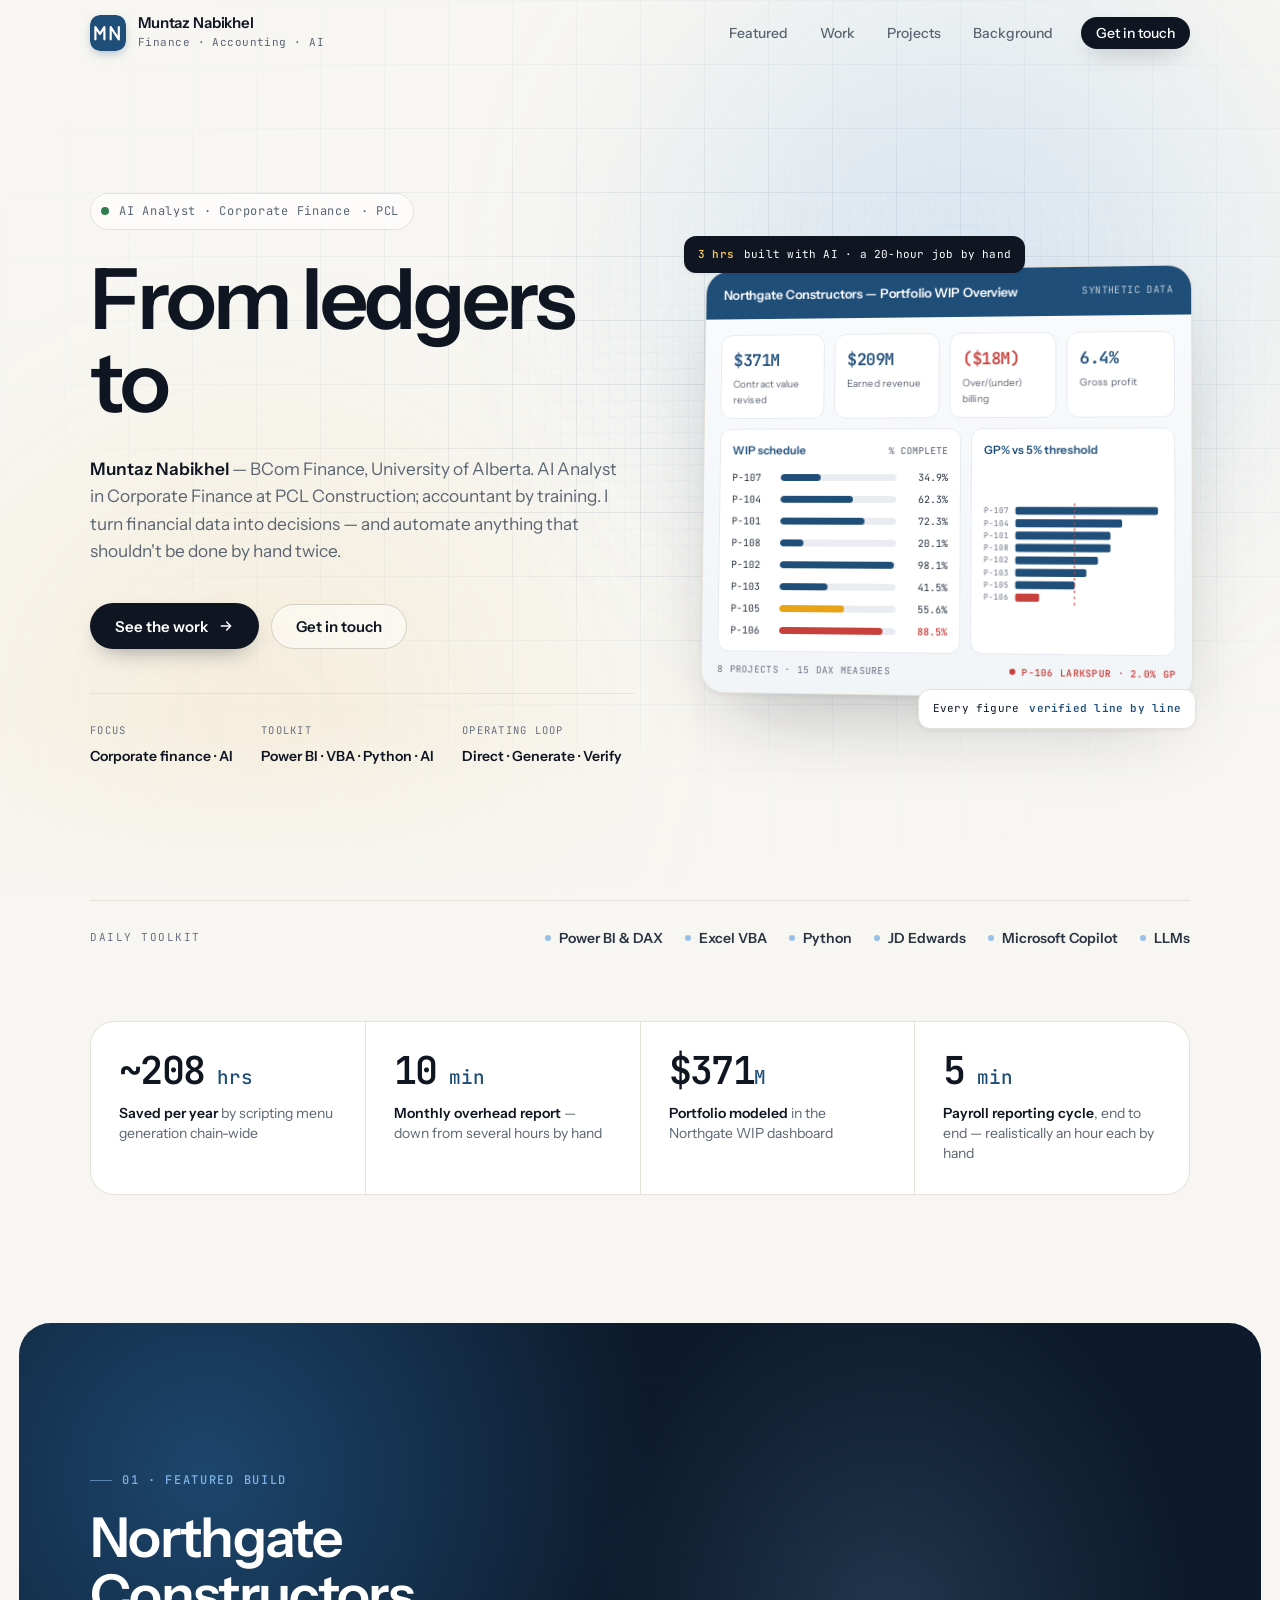
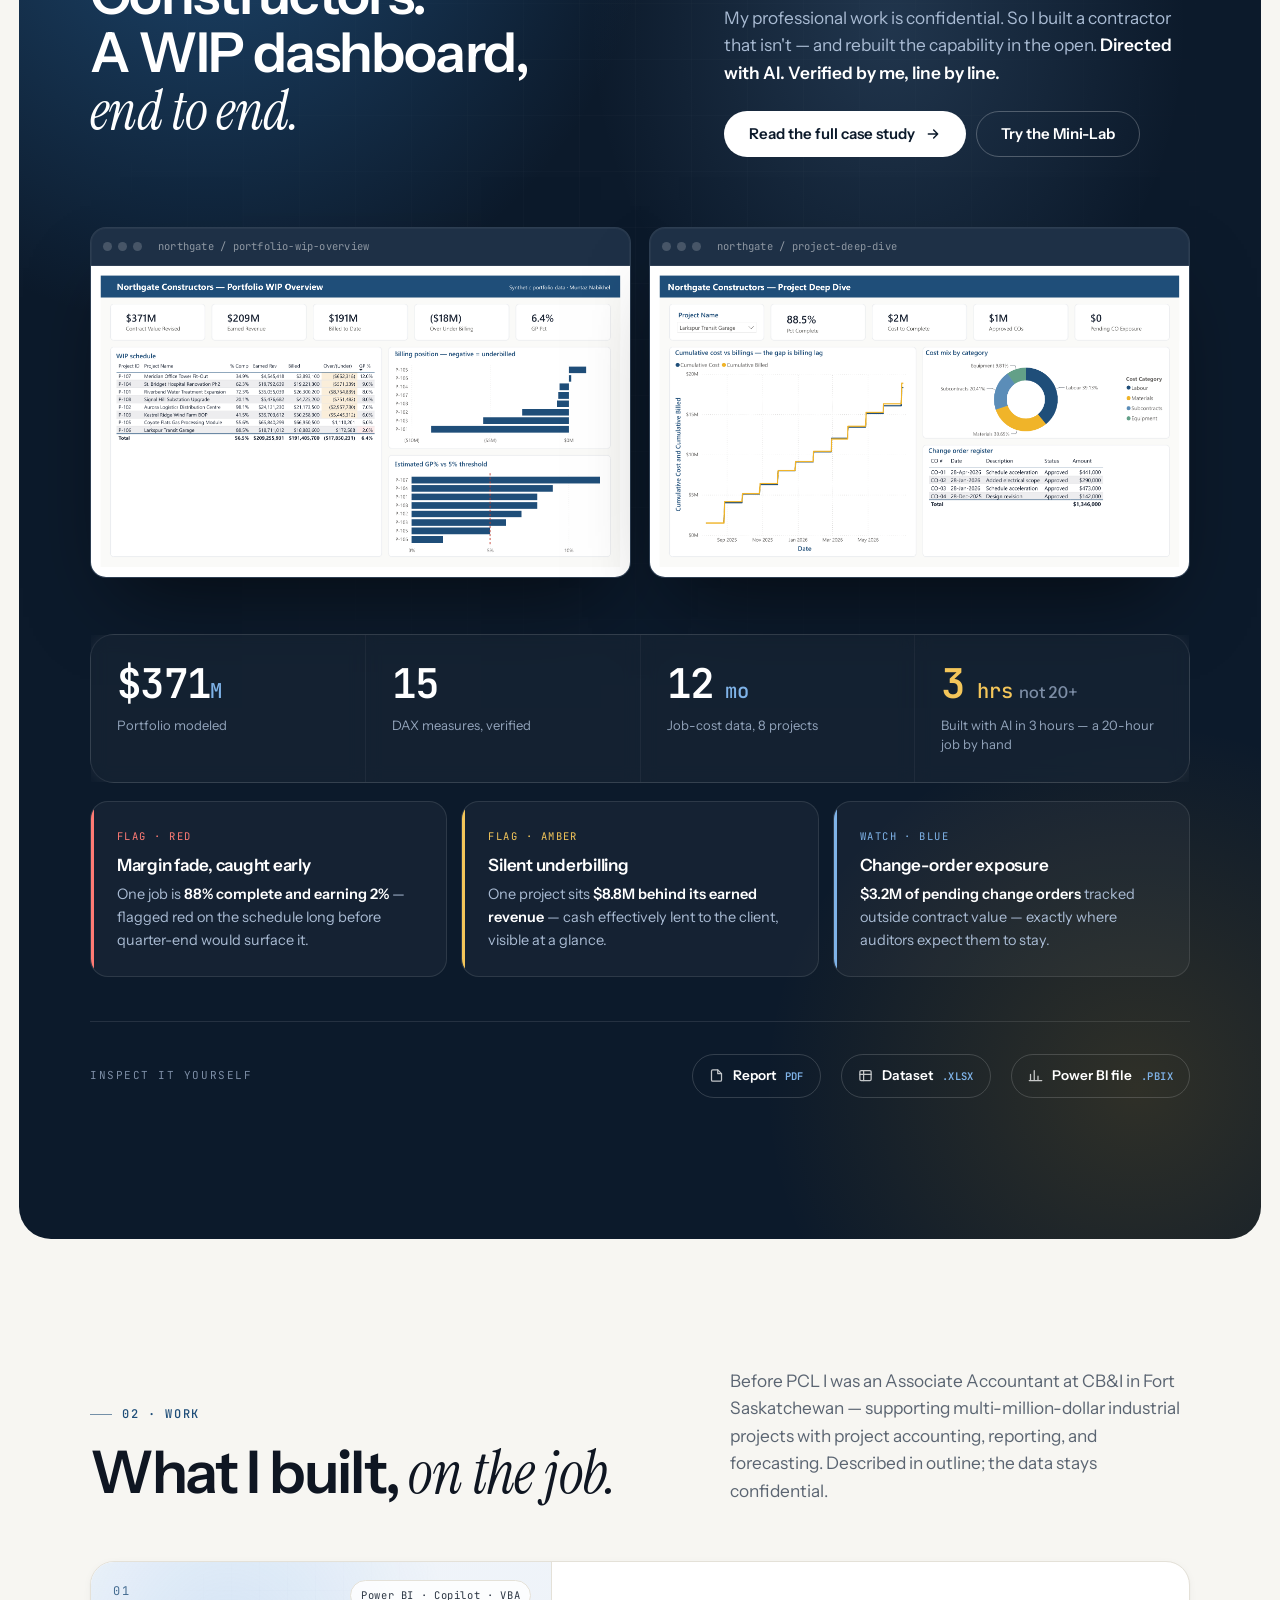
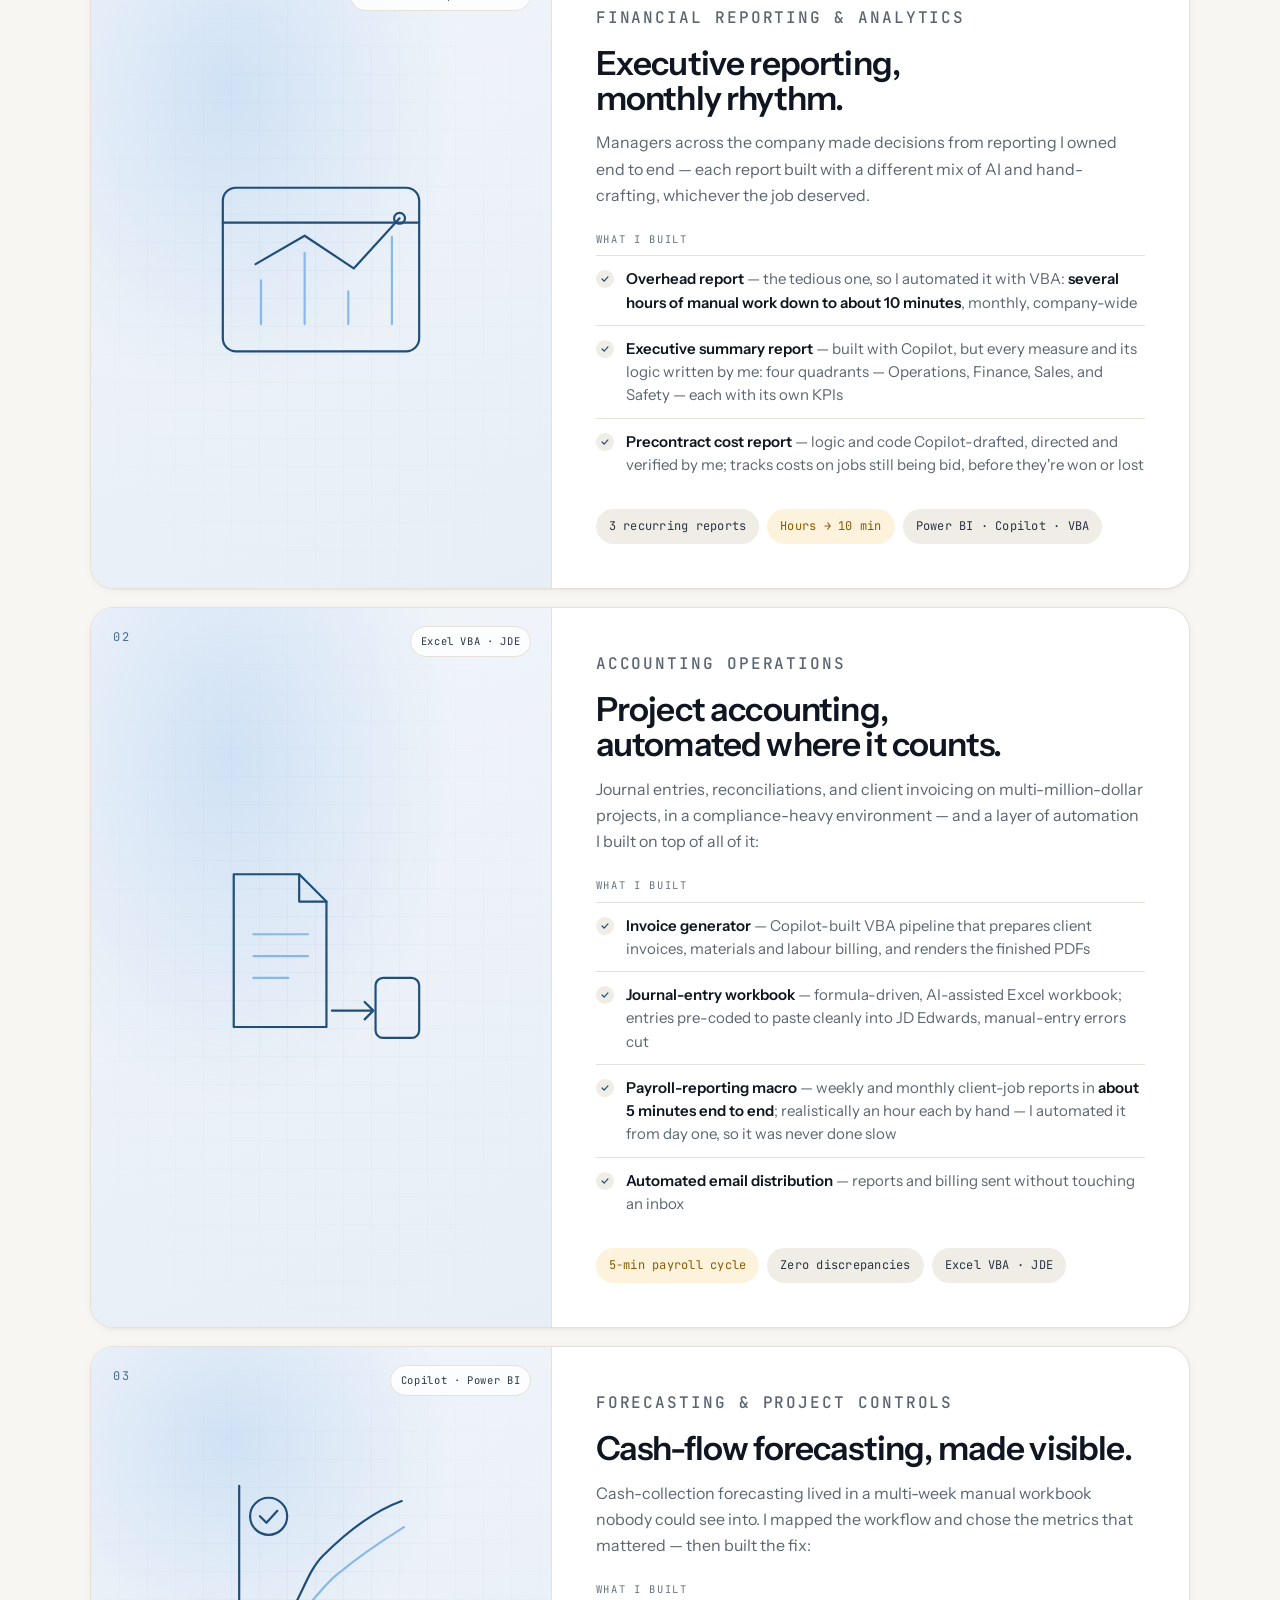
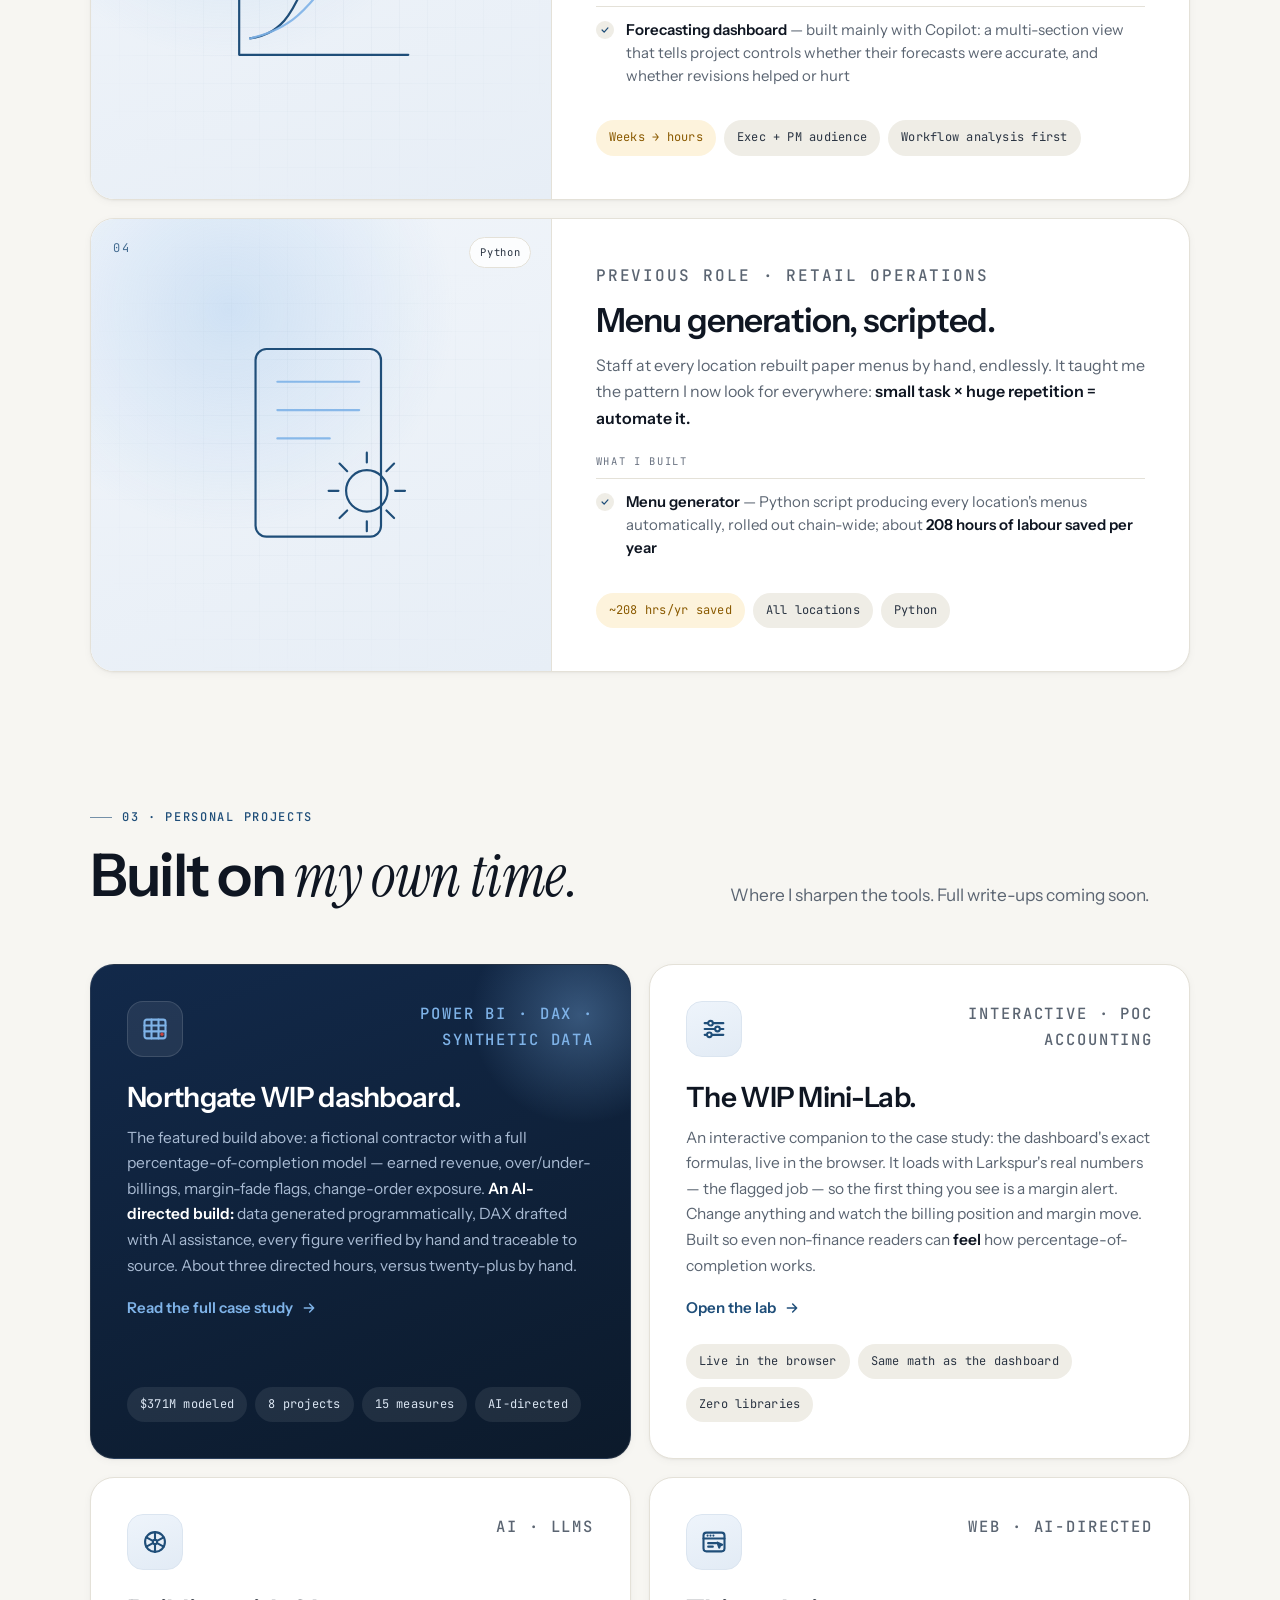
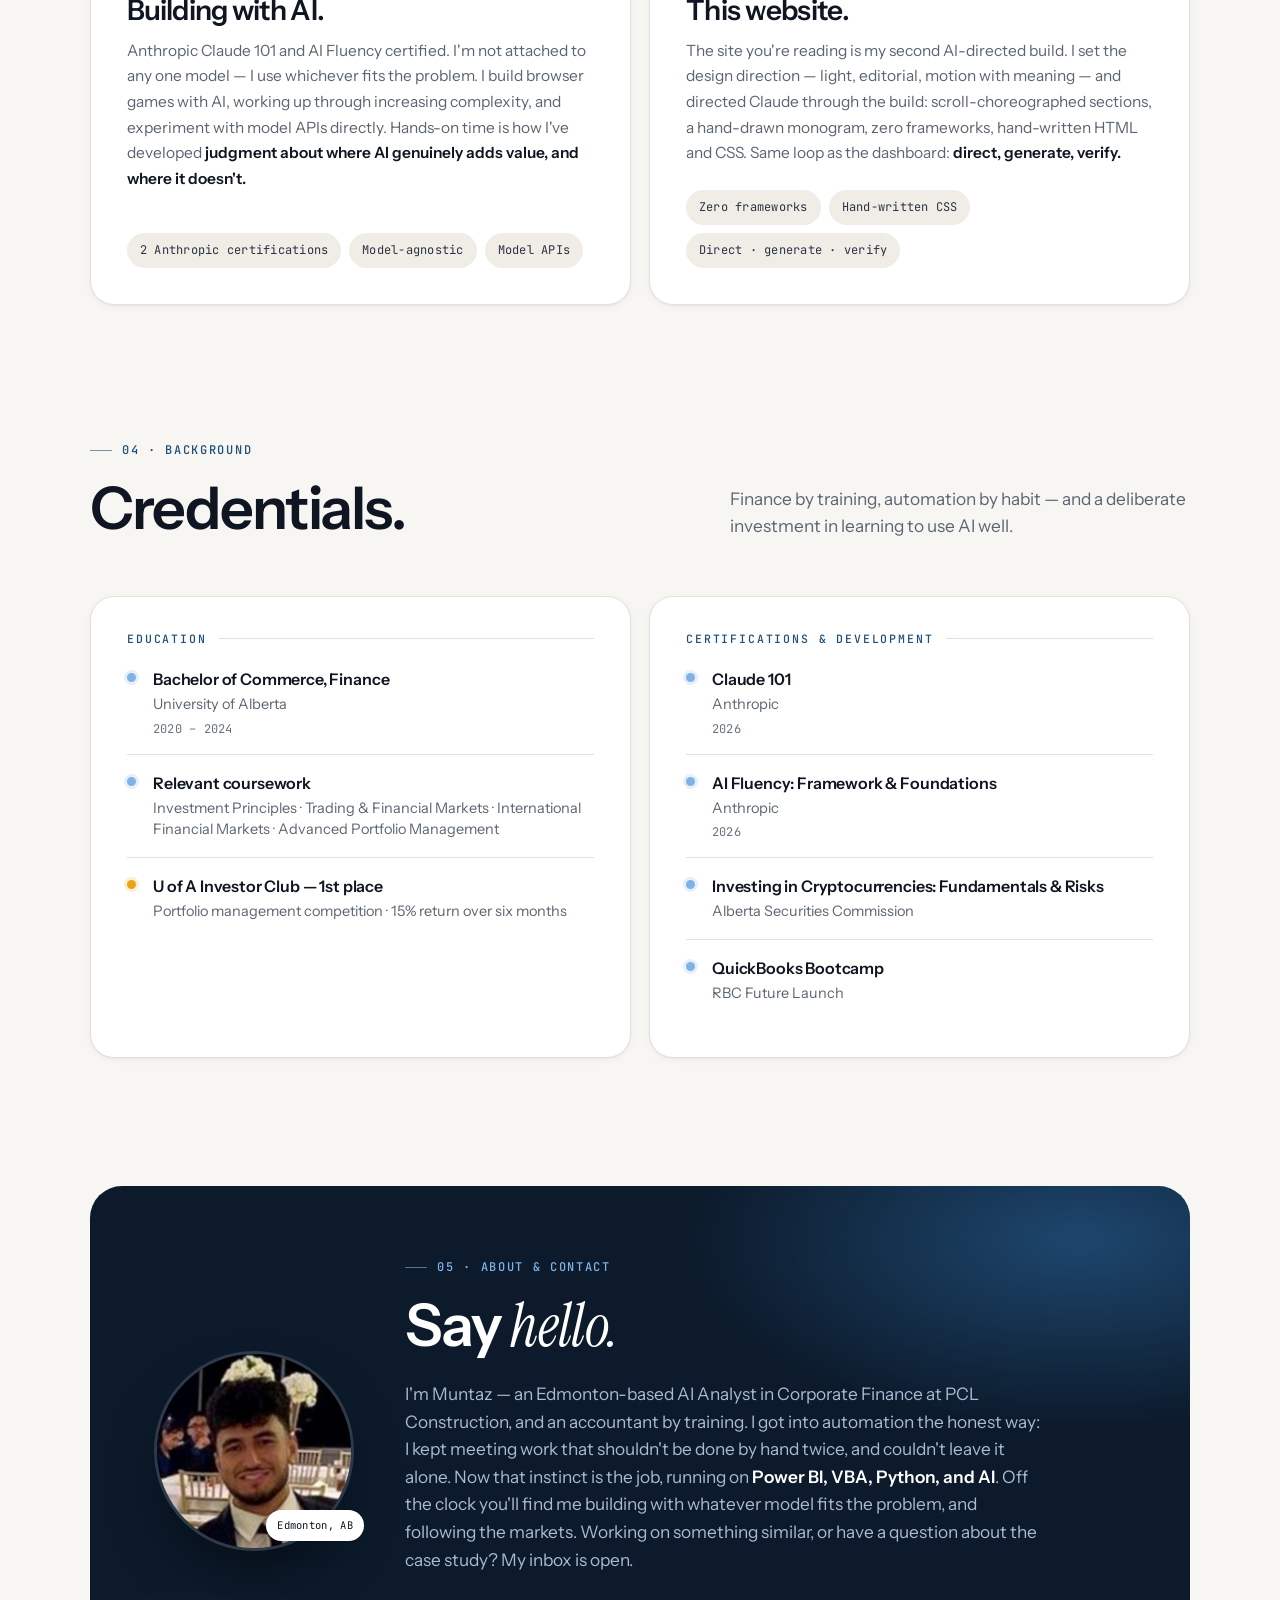
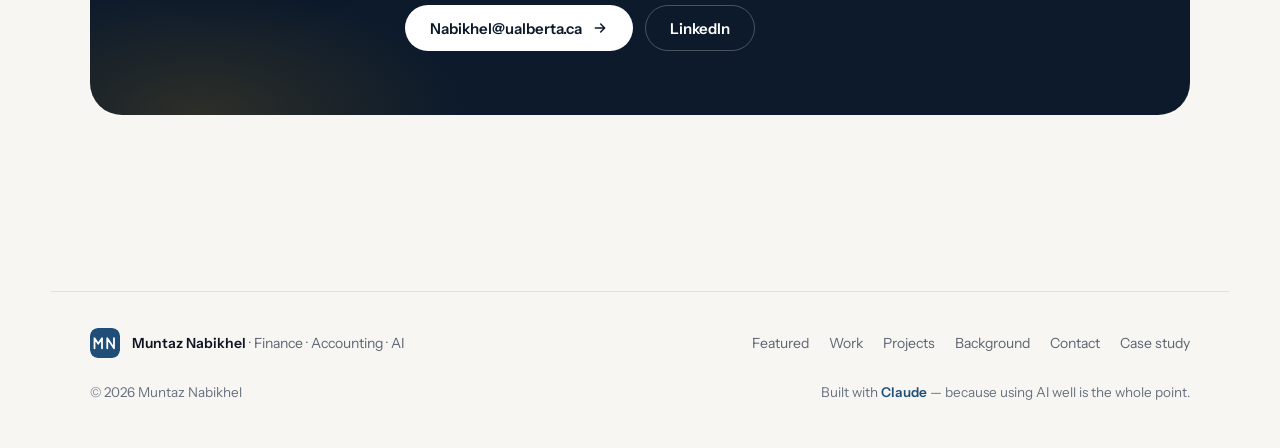
==== index.html @ 83ab3d5f "Describe CB&I role as project accounting, not full-cycle accounting Co-authored-by: MNabikhel <MNabi" ====
<!DOCTYPE html>
<html lang="en">
<head>
<meta charset="utf-8">
<meta name="viewport" content="width=device-width, initial-scale=1">
<title>Muntaz Nabikhel — Finance · Accounting · AI</title>
<meta name="description" content="Muntaz Nabikhel — AI Analyst in Corporate Finance at PCL Construction, accountant by training. I turn financial data into decisions, and automate what shouldn't be done by hand twice.">
<meta name="theme-color" content="#f7f6f2">
<link rel="icon" type="image/svg+xml" href="data:image/svg+xml,%3Csvg xmlns='http://www.w3.org/2000/svg' viewBox='0 0 40 40'%3E%3Crect width='40' height='40' rx='10' fill='%231F4E79'/%3E%3Cpath d='M6 27V13.5l5 7.5 5-7.5V27M23 27V13.5l9 13.5V13.5' stroke='white' stroke-width='2.4' fill='none' stroke-linecap='round' stroke-linejoin='round'/%3E%3C/svg%3E">
<meta property="og:type" content="website">
<meta property="og:title" content="Muntaz Nabikhel — Finance · Accounting · AI">
<meta property="og:description" content="From ledgers to dashboards. AI Analyst in Corporate Finance at PCL Construction, accountant by training — I turn financial data into decisions, and automate what shouldn't be done by hand twice.">
<meta property="og:url" content="https://mnabikhel.github.io/">
<meta property="og:image" content="https://mnabikhel.github.io/screenshot-overview.png">
<meta name="twitter:card" content="summary_large_image">
<link rel="canonical" href="https://mnabikhel.github.io/">
<link rel="preconnect" href="https://fonts.googleapis.com">
<link rel="preconnect" href="https://fonts.gstatic.com" crossorigin>
<link href="https://fonts.googleapis.com/css2?family=Instrument+Sans:ital,wght@0,400;0,500;0,600;0,700;1,400&family=Instrument+Serif:ital@0;1&family=JetBrains+Mono:wght@400;500;600&display=swap" rel="stylesheet">
<link rel="stylesheet" href="styles.css">
<noscript><style>.fx,.reveal{opacity:1!important;transform:none!important;filter:none!important}.row .bar i{width:var(--w)}.spark rect{transform:none}</style></noscript>
</head>
<body>
<a class="skip" href="#main">Skip to content</a>

<div class="intro" id="intro" aria-hidden="true"><svg viewBox="0 0 40 40"><rect width="40" height="40" rx="10" fill="#1F4E79"/><path class="ip" d="M6 27V13.5l5 7.5 5-7.5V27M23 27V13.5l9 13.5V13.5" stroke="#fff" stroke-width="2.4" fill="none" stroke-linecap="round" stroke-linejoin="round"/></svg></div>

<nav class="nav" id="nav" aria-label="Main">
  <div class="nav-in">
    <a class="brand" href="#top" aria-label="Home">
      <svg class="mono" viewBox="0 0 40 40" aria-hidden="true"><rect width="40" height="40" rx="10" fill="#1F4E79"/><path d="M6 27V13.5l5 7.5 5-7.5V27M23 27V13.5l9 13.5V13.5" stroke="#fff" stroke-width="2.4" fill="none" stroke-linecap="round" stroke-linejoin="round"/></svg>
      <span><span class="brand-name">Muntaz Nabikhel</span><span class="brand-role">Finance · Accounting · AI</span></span>
    </a>
    <div class="nav-links" id="navlinks">
      <a href="#featured" data-sec="featured">Featured</a>
      <a href="#work" data-sec="work">Work</a>
      <a href="#projects" data-sec="projects">Projects</a>
      <a href="#background" data-sec="background">Background</a>
      <a class="btn btn-primary btn-sm nav-cta" href="#contact">Get in touch</a>
    </div>
    <button type="button" class="nav-toggle" id="navtoggle" aria-label="Toggle menu" aria-expanded="false" aria-controls="navlinks"><span></span></button>
  </div>
</nav>

<!-- ================= HERO ================= -->
<header class="hero" id="top">
  <div class="hero-bg" aria-hidden="true">
    <div class="grid"></div><div class="grid-fine"></div>
    <div class="glow a"></div><div class="glow b"></div>
    <div class="fade"></div>
  </div>
  <div class="wrap hero-in">
    <div>
      <div class="status fx"><span class="pulse"></span>AI Analyst · Corporate Finance<span class="sm-hide"> · PCL</span></div>
      <h1>
        <span class="line fx fxd1">From ledgers</span>
        <span class="line fx fxd2">to <span class="rot" id="rotor"><span class="w is-on">dashboards.</span><span class="w" aria-hidden="true">forecasts.</span><span class="w" aria-hidden="true">decisions.</span></span></span>
      </h1>
      <p class="lead fx fxd3"><b>Muntaz Nabikhel</b> — BCom Finance, University of Alberta. AI Analyst in Corporate Finance at PCL Construction; accountant by training. I turn financial data into decisions — and automate anything that shouldn't be done by hand twice.</p>
      <div class="hero-ctas fx fxd4">
        <a class="btn btn-primary" href="#featured">See the work
          <svg viewBox="0 0 24 24" fill="none" stroke="currentColor" stroke-width="2.2" stroke-linecap="round" stroke-linejoin="round"><path d="M5 12h14M13 6l6 6-6 6"/></svg>
        </a>
        <a class="btn btn-ghost" href="#contact">Get in touch</a>
      </div>
      <div class="hero-meta fx fxd5">
        <div><div class="k">Focus</div><div class="v">Corporate finance · AI</div></div>
        <div><div class="k">Toolkit</div><div class="v">Power BI · VBA · Python · AI</div></div>
        <div><div class="k">Operating loop</div><div class="v">Direct · Generate · Verify</div></div>
      </div>
    </div>

    <div class="mock-wrap fx fxd4" role="img" aria-label="Preview of the Northgate WIP dashboard: KPI tiles, WIP schedule bars, and GP% chart with Larkspur flagged red">
      <div class="float-tag tl"><b>3 hrs</b> built with AI · a 20-hour job by hand</div>
      <div class="mock">
        <div class="mock-bar"><span class="t">Northgate Constructors — Portfolio WIP Overview</span><span class="s">SYNTHETIC DATA</span></div>
        <div class="mock-body">
          <div class="kpis">
            <div class="kpi"><div class="kv">$371M</div><div class="kk">Contract value revised</div></div>
            <div class="kpi"><div class="kv">$209M</div><div class="kk">Earned revenue</div></div>
            <div class="kpi"><div class="kv neg">($18M)</div><div class="kk">Over/(under) billing</div></div>
            <div class="kpi"><div class="kv">6.4%</div><div class="kk">Gross profit</div></div>
          </div>
          <div class="mock-grid">
            <div class="mock-panel">
              <div class="ph">WIP schedule <span class="sub">% COMPLETE</span></div>
              <div class="rows">
                <div class="row"><span class="id">P-107</span><span class="bar"><i style="--w:34.9%"></i></span><span class="val">34.9%</span></div>
                <div class="row"><span class="id">P-104</span><span class="bar"><i style="--w:62.3%"></i></span><span class="val">62.3%</span></div>
                <div class="row"><span class="id">P-101</span><span class="bar"><i style="--w:72.3%"></i></span><span class="val">72.3%</span></div>
                <div class="row"><span class="id">P-108</span><span class="bar"><i style="--w:20.1%"></i></span><span class="val">20.1%</span></div>
                <div class="row"><span class="id">P-102</span><span class="bar"><i style="--w:98.1%"></i></span><span class="val">98.1%</span></div>
                <div class="row"><span class="id">P-103</span><span class="bar"><i style="--w:41.5%"></i></span><span class="val">41.5%</span></div>
                <div class="row"><span class="id">P-105</span><span class="bar"><i class="warn" style="--w:55.6%"></i></span><span class="val">55.6%</span></div>
                <div class="row"><span class="id">P-106</span><span class="bar"><i class="flag" style="--w:88.5%"></i></span><span class="val flag">88.5%</span></div>
              </div>
            </div>
            <div class="mock-panel">
              <div class="ph">GP% vs 5% threshold</div>
              <svg class="spark" viewBox="0 0 200 118" aria-hidden="true">
                <text x="0" y="11.5">P-107</text><rect x="36" y="4" width="160" height="9" rx="2"/>
                <text x="0" y="25.5">P-104</text><rect x="36" y="18" width="120" height="9" rx="2"/>
                <text x="0" y="39.5">P-101</text><rect x="36" y="32" width="107" height="9" rx="2"/>
                <text x="0" y="53.5">P-108</text><rect x="36" y="46" width="107" height="9" rx="2"/>
                <text x="0" y="67.5">P-102</text><rect x="36" y="60" width="93" height="9" rx="2"/>
                <text x="0" y="81.5">P-103</text><rect x="36" y="74" width="80" height="9" rx="2"/>
                <text x="0" y="95.5">P-105</text><rect x="36" y="88" width="67" height="9" rx="2"/>
                <text x="0" y="109.5">P-106</text><rect class="flag" x="36" y="102" width="27" height="9" rx="2"/>
                <line class="thr" x1="102.7" y1="0" x2="102.7" y2="116"/>
              </svg>
            </div>
          </div>
          <div class="mock-foot"><span>8 PROJECTS · 15 DAX MEASURES</span><span class="flagged"><i></i>P-106 LARKSPUR · 2.0% GP</span></div>
        </div>
      </div>
      <div class="float-tag br">Every figure <b>verified line by line</b></div>
    </div>
  </div>
</header>

<main id="main">
<div class="wrap">
  <div class="tools reveal">
    <div class="tools-in">
      <span class="tl">Daily toolkit</span>
      <ul>
        <li>Power BI &amp; DAX</li><li>Excel VBA</li><li>Python</li><li>JD Edwards</li><li>Microsoft Copilot</li><li>LLMs</li>
      </ul>
    </div>
  </div>
</div>

<!-- ================= STATS ================= -->
<div class="wrap stats">
  <div class="stats-grid">
    <div class="stat reveal"><div class="sv">~208<span class="u"> hrs</span></div><div class="sk"><b>Saved per year</b> by scripting menu generation chain-wide</div></div>
    <div class="stat reveal d1"><div class="sv">10<span class="u"> min</span></div><div class="sk"><b>Monthly overhead report</b> — down from several hours by hand</div></div>
    <div class="stat reveal d2"><div class="sv">$371<span class="u">M</span></div><div class="sk"><b>Portfolio modeled</b> in the Northgate WIP dashboard</div></div>
    <div class="stat reveal d3"><div class="sv">5<span class="u"> min</span></div><div class="sk"><b>Payroll reporting cycle</b>, end to end — realistically an hour each by hand</div></div>
  </div>
</div>

<!-- ================= FEATURED ================= -->
<section id="featured" class="pb0">
  <div class="cine">
    <div class="wrap">
      <div class="cine-head">
        <div>
          <p class="eyebrow reveal">01 · Featured build</p>
          <h2 class="reveal d1">Northgate Constructors.<br>A WIP dashboard,<br><span class="serif">end to end.</span></h2>
        </div>
        <div class="right">
          <p class="lead reveal d2">My professional work is confidential. So I built a contractor that isn't — and rebuilt the capability in the open. <b>Directed with AI. Verified by me, line by line.</b></p>
          <div class="cine-actions reveal d3">
            <a class="btn btn-light" href="northgate.html">Read the full case study
              <svg viewBox="0 0 24 24" fill="none" stroke="currentColor" stroke-width="2.2" stroke-linecap="round" stroke-linejoin="round"><path d="M5 12h14M13 6l6 6-6 6"/></svg>
            </a>
            <a class="btn btn-outline-light" href="northgate.html#lab">Try the Mini-Lab</a>
          </div>
        </div>
      </div>

      <div class="shots reveal">
        <button type="button" class="frame" data-full="screenshot-overview.png" aria-label="Enlarge: Portfolio WIP overview page">
          <span class="frame-bar"><i></i><i></i><i></i><span class="url">northgate / portfolio-wip-overview</span></span>
          <img src="screenshot-overview.png" alt="Portfolio WIP overview page" loading="lazy">
          <span class="zoom">Click to enlarge</span>
        </button>
        <button type="button" class="frame" data-full="screenshot-deepdive.png" aria-label="Enlarge: Project deep dive page">
          <span class="frame-bar"><i></i><i></i><i></i><span class="url">northgate / project-deep-dive</span></span>
          <img src="screenshot-deepdive.png" alt="Project deep dive page" loading="lazy">
          <span class="zoom">Click to enlarge</span>
        </button>
      </div>

      <div class="specs">
        <div class="spec reveal"><div class="sv">$371<span class="u">M</span></div><div class="sk">Portfolio modeled</div></div>
        <div class="spec reveal d1"><div class="sv">15</div><div class="sk">DAX measures, verified</div></div>
        <div class="spec reveal d2"><div class="sv">12<span class="u"> mo</span></div><div class="sk">Job-cost data, 8 projects</div></div>
        <div class="spec reveal d3"><div class="sv amber">3<span class="u"> hrs</span><span class="vs">not 20+</span></div><div class="sk">Built with AI in 3 hours — a 20-hour job by hand</div></div>
      </div>

      <div class="finds">
        <div class="find c-red reveal">
          <div class="ft">Flag · Red</div>
          <h4>Margin fade, caught early</h4>
          <p>One job is <b>88% complete and earning 2%</b> — flagged red on the schedule long before quarter-end would surface it.</p>
        </div>
        <div class="find c-amber reveal d1">
          <div class="ft">Flag · Amber</div>
          <h4>Silent underbilling</h4>
          <p>One project sits <b>$8.8M behind its earned revenue</b> — cash effectively lent to the client, visible at a glance.</p>
        </div>
        <div class="find c-blue reveal d2">
          <div class="ft">Watch · Blue</div>
          <h4>Change-order exposure</h4>
          <p><b>$3.2M of pending change orders</b> tracked outside contract value — exactly where auditors expect them to stay.</p>
        </div>
      </div>

      <div class="files reveal">
        <span class="fl">Inspect it yourself</span>
        <a class="file" href="Northgate_WIP_Dashboard.pdf" target="_blank" rel="noopener"><svg viewBox="0 0 24 24" fill="none" stroke="currentColor" stroke-width="2" stroke-linecap="round" stroke-linejoin="round"><path d="M14 3H6a2 2 0 0 0-2 2v14a2 2 0 0 0 2 2h12a2 2 0 0 0 2-2V9z"/><path d="M14 3v6h6"/></svg>Report <span class="ext">PDF</span></a>
        <a class="file" href="Northgate_Synthetic_Finance_Dataset.xlsx" download><svg viewBox="0 0 24 24" fill="none" stroke="currentColor" stroke-width="2" stroke-linecap="round" stroke-linejoin="round"><rect x="3" y="4" width="18" height="16" rx="2"/><path d="M3 10h18M9 4v16"/></svg>Dataset <span class="ext">.XLSX</span></a>
        <a class="file" href="Northgate_WIP_Dashboard.pbix" download><svg viewBox="0 0 24 24" fill="none" stroke="currentColor" stroke-width="2" stroke-linecap="round" stroke-linejoin="round"><path d="M4 20V10M10 20V4M16 20v-7M22 20H2"/></svg>Power BI file <span class="ext">.PBIX</span></a>
      </div>
    </div>
  </div>
</section>

<!-- ================= WORK ================= -->
<section id="work">
  <div class="wrap">
    <div class="sec-head">
      <div>
        <p class="eyebrow reveal">02 · Work</p>
        <h2 class="reveal d1">What I built, <span class="serif">on the job.</span></h2>
      </div>
      <p class="lead reveal d2">Before PCL I was an Associate Accountant at CB&amp;I in Fort Saskatchewan — supporting multi-million-dollar industrial projects with project accounting, reporting, and forecasting. Described in outline; the data stays confidential.</p>
    </div>

    <div class="cards">
      <article class="card reveal">
        <div class="card-vis">
          <span class="idx">01</span><span class="badge">Power BI · Copilot · VBA</span>
          <svg viewBox="0 0 220 220" role="img" aria-label="Dashboard sketch"><rect x="20" y="30" width="180" height="150" rx="12"/><path d="M20 62h180"/><path class="soft" d="M55 155V115M95 155V90M135 155V125M175 155V75"/><path d="M50 100 L95 74 L140 104 L182 58"/><circle cx="182" cy="58" r="5"/></svg>
        </div>
        <div class="card-body">
          <p class="tag">Financial reporting &amp; analytics</p>
          <h3>Executive reporting, monthly rhythm.</h3>
          <p>Managers across the company made decisions from reporting I owned end to end — each report built with a different mix of AI and hand-crafting, whichever the job deserved.</p>
          <div class="built"><p class="bl">What I built</p>
            <ul>
              <li><b>Overhead report</b> — the tedious one, so I automated it with VBA: <b>several hours of manual work down to about 10 minutes</b>, monthly, company-wide</li>
              <li><b>Executive summary report</b> — built with Copilot, but every measure and its logic written by me: four quadrants — Operations, Finance, Sales, and Safety — each with its own KPIs</li>
              <li><b>Precontract cost report</b> — logic and code Copilot-drafted, directed and verified by me; tracks costs on jobs still being bid, before they're won or lost</li>
            </ul>
          </div>
          <div class="chips"><span class="chip">3 recurring reports</span><span class="chip accent">Hours → 10 min</span><span class="chip">Power BI · Copilot · VBA</span></div>
        </div>
      </article>

      <article class="card reveal">
        <div class="card-vis">
          <span class="idx">02</span><span class="badge">Excel VBA · JDE</span>
          <svg viewBox="0 0 220 220" role="img" aria-label="Invoice to PDF sketch"><path d="M30 25h60l25 25v115H30z"/><path d="M90 25v25h25"/><path class="soft" d="M48 80h50M48 100h50M48 120h32"/><path d="M120 150h38M150 142l8 8-8 8"/><rect x="160" y="120" width="40" height="55" rx="7"/></svg>
        </div>
        <div class="card-body">
          <p class="tag">Accounting operations</p>
          <h3>Project accounting, automated where it counts.</h3>
          <p>Journal entries, reconciliations, and client invoicing on multi-million-dollar projects, in a compliance-heavy environment — and a layer of automation I built on top of all of it:</p>
          <div class="built"><p class="bl">What I built</p>
            <ul>
              <li><b>Invoice generator</b> — Copilot-built VBA pipeline that prepares client invoices, materials and labour billing, and renders the finished PDFs</li>
              <li><b>Journal-entry workbook</b> — formula-driven, AI-assisted Excel workbook; entries pre-coded to paste cleanly into JD Edwards, manual-entry errors cut</li>
              <li><b>Payroll-reporting macro</b> — weekly and monthly client-job reports in <b>about 5 minutes end to end</b>; realistically an hour each by hand — I automated it from day one, so it was never done slow</li>
              <li><b>Automated email distribution</b> — reports and billing sent without touching an inbox</li>
            </ul>
          </div>
          <div class="chips"><span class="chip accent">5-min payroll cycle</span><span class="chip">Zero discrepancies</span><span class="chip">Excel VBA · JDE</span></div>
        </div>
      </article>

      <article class="card reveal">
        <div class="card-vis">
          <span class="idx">03</span><span class="badge">Copilot · Power BI</span>
          <svg viewBox="0 0 220 220" role="img" aria-label="Forecast curve sketch"><path d="M35 30v155h155"/><path d="M45 170 C90 164 88 118 112 94 S162 52 184 44"/><path class="soft" stroke-dasharray="6 8" d="M45 170 C95 158 100 132 124 112 S170 78 186 68"/><circle cx="62" cy="58" r="17"/><path d="M54 58l6 6 10-11"/></svg>
        </div>
        <div class="card-body">
          <p class="tag">Forecasting &amp; project controls</p>
          <h3>Cash-flow forecasting, made visible.</h3>
          <p>Cash-collection forecasting lived in a multi-week manual workbook nobody could see into. I mapped the workflow and chose the metrics that mattered — then built the fix:</p>
          <div class="built"><p class="bl">What I built</p>
            <ul>
              <li><b>Forecasting dashboard</b> — built mainly with Copilot: a multi-section view that tells project controls whether their forecasts were accurate, and whether revisions helped or hurt</li>
            </ul>
          </div>
          <div class="chips"><span class="chip accent">Weeks → hours</span><span class="chip">Exec + PM audience</span><span class="chip">Workflow analysis first</span></div>
        </div>
      </article>

      <article class="card reveal">
        <div class="card-vis">
          <span class="idx">04</span><span class="badge">Python</span>
          <svg viewBox="0 0 220 220" role="img" aria-label="Menu automation sketch"><rect x="50" y="22" width="115" height="172" rx="10"/><path class="soft" d="M70 52h75M70 78h75M70 104h48"/><circle cx="152" cy="152" r="19"/><path d="M152 126v-9M152 189v-9M126 152h-9M187 152h-9M170 134l7-7M134 170l-7 7M134 134l-7-7M170 170l7 7"/></svg>
        </div>
        <div class="card-body">
          <p class="tag">Previous role · Retail operations</p>
          <h3>Menu generation, scripted.</h3>
          <p>Staff at every location rebuilt paper menus by hand, endlessly. It taught me the pattern I now look for everywhere: <b>small task × huge repetition = automate it.</b></p>
          <div class="built"><p class="bl">What I built</p>
            <ul>
              <li><b>Menu generator</b> — Python script producing every location's menus automatically, rolled out chain-wide; about <b>208 hours of labour saved per year</b></li>
            </ul>
          </div>
          <div class="chips"><span class="chip accent">~208 hrs/yr saved</span><span class="chip">All locations</span><span class="chip">Python</span></div>
        </div>
      </article>
    </div>
  </div>
</section>

<!-- ================= PROJECTS ================= -->
<section id="projects" class="pt0">
  <div class="wrap">
    <div class="sec-head">
      <div>
        <p class="eyebrow reveal">03 · Personal projects</p>
        <h2 class="reveal d1">Built on <span class="serif">my own time.</span></h2>
      </div>
      <p class="lead reveal d2">Where I sharpen the tools. Full write-ups coming soon.</p>
    </div>

    <div class="bento">
      <article class="tile featured reveal">
        <div class="tile-top">
          <div class="tile-ic"><svg viewBox="0 0 24 24"><rect x="3" y="4" width="18" height="16" rx="2"/><path d="M3 9h18M3 14h18M9 4v16M15 4v16"/><circle class="fillacc" cx="18" cy="16.5" r="1.4"/></svg></div>
          <p class="tag">Power BI · DAX · Synthetic data</p>
        </div>
        <h3>Northgate WIP dashboard.</h3>
        <p>The featured build above: a fictional contractor with a full percentage-of-completion model — earned revenue, over/under-billings, margin-fade flags, change-order exposure. <b>An AI-directed build:</b> data generated programmatically, DAX drafted with AI assistance, every figure verified by hand and traceable to source. About three directed hours, versus twenty-plus by hand.</p>
        <a class="more" href="northgate.html">Read the full case study <svg viewBox="0 0 24 24" fill="none" stroke="currentColor" stroke-width="2.2" stroke-linecap="round" stroke-linejoin="round"><path d="M5 12h14M13 6l6 6-6 6"/></svg></a>
        <div class="chips"><span class="chip">$371M modeled</span><span class="chip">8 projects</span><span class="chip">15 measures</span><span class="chip">AI-directed</span></div>
      </article>

      <article class="tile reveal d1">
        <div class="tile-top">
          <div class="tile-ic"><svg viewBox="0 0 24 24"><path d="M4 7h16M4 12h16M4 17h16"/><circle cx="9" cy="7" r="2" fill="#fff"/><circle cx="15" cy="12" r="2" fill="#fff"/><circle cx="8" cy="17" r="2" fill="#fff"/></svg></div>
          <p class="tag">Interactive · POC accounting</p>
        </div>
        <h3>The WIP Mini-Lab.</h3>
        <p>An interactive companion to the case study: the dashboard's exact formulas, live in the browser. It loads with Larkspur's real numbers — the flagged job — so the first thing you see is a margin alert. Change anything and watch the billing position and margin move. Built so even non-finance readers can <b>feel</b> how percentage-of-completion works.</p>
        <a class="more" href="northgate.html#lab">Open the lab <svg viewBox="0 0 24 24" fill="none" stroke="currentColor" stroke-width="2.2" stroke-linecap="round" stroke-linejoin="round"><path d="M5 12h14M13 6l6 6-6 6"/></svg></a>
        <div class="chips"><span class="chip">Live in the browser</span><span class="chip">Same math as the dashboard</span><span class="chip">Zero libraries</span></div>
      </article>

      <article class="tile reveal d2">
        <div class="tile-top">
          <div class="tile-ic"><svg viewBox="0 0 24 24"><circle cx="12" cy="12" r="8.5"/><path d="M12 3.5v17M4.6 8l14.8 8M19.4 8L4.6 16"/><circle cx="12" cy="12" r="1.8" fill="#fff"/></svg></div>
          <p class="tag">AI · LLMs</p>
        </div>
        <h3>Building with AI.</h3>
        <p>Anthropic Claude 101 and AI Fluency certified. I'm not attached to any one model — I use whichever fits the problem. I build browser games with AI, working up through increasing complexity, and experiment with model APIs directly. Hands-on time is how I've developed <b>judgment about where AI genuinely adds value, and where it doesn't.</b></p>
        <div class="chips"><span class="chip">2 Anthropic certifications</span><span class="chip">Model-agnostic</span><span class="chip">Model APIs</span></div>
      </article>

      <article class="tile reveal d3">
        <div class="tile-top">
          <div class="tile-ic"><svg viewBox="0 0 24 24"><rect x="3" y="4" width="18" height="16" rx="2.5"/><path d="M3 9h18M6.5 6.5h.01M9 6.5h.01M11.5 6.5h.01M7 13h7M7 16h4"/><path d="M15 12.5l4 1.8-1.8.7-.7 1.8z"/></svg></div>
          <p class="tag">Web · AI-directed</p>
        </div>
        <h3>This website.</h3>
        <p>The site you're reading is my second AI-directed build. I set the design direction — light, editorial, motion with meaning — and directed Claude through the build: scroll-choreographed sections, a hand-drawn monogram, zero frameworks, hand-written HTML and CSS. Same loop as the dashboard: <b>direct, generate, verify.</b></p>
        <div class="chips"><span class="chip">Zero frameworks</span><span class="chip">Hand-written CSS</span><span class="chip">Direct · generate · verify</span></div>
      </article>
    </div>
  </div>
</section>

<!-- ================= BACKGROUND ================= -->
<section id="background" class="pt0">
  <div class="wrap">
    <div class="sec-head">
      <div>
        <p class="eyebrow reveal">04 · Background</p>
        <h2 class="reveal d1">Credentials.</h2>
      </div>
      <p class="lead reveal d2">Finance by training, automation by habit — and a deliberate investment in learning to use AI well.</p>
    </div>
    <div class="creds">
      <div class="cred reveal">
        <h3>Education</h3>
        <ul>
          <li><b>Bachelor of Commerce, Finance</b>University of Alberta<span class="when">2020 – 2024</span></li>
          <li><b>Relevant coursework</b>Investment Principles · Trading &amp; Financial Markets · International Financial Markets · Advanced Portfolio Management</li>
          <li class="win"><b>U of A Investor Club — 1st place</b>Portfolio management competition · 15% return over six months</li>
        </ul>
      </div>
      <div class="cred reveal d1">
        <h3>Certifications &amp; development</h3>
        <ul>
          <li><b>Claude 101</b>Anthropic<span class="when">2026</span></li>
          <li><b>AI Fluency: Framework &amp; Foundations</b>Anthropic<span class="when">2026</span></li>
          <li><b>Investing in Cryptocurrencies: Fundamentals &amp; Risks</b>Alberta Securities Commission</li>
          <li><b>QuickBooks Bootcamp</b>RBC Future Launch</li>
        </ul>
      </div>
    </div>
  </div>
</section>

<!-- ================= CONTACT ================= -->
<section id="contact" class="pt0">
  <div class="wrap">
    <div class="contact reveal">
      <div class="face-wrap">
        <img class="face" src="headshot.jpg" alt="Muntaz Nabikhel" onerror="this.outerHTML='<div class=&quot;face-fallback&quot;><svg width=&quot;64&quot; height=&quot;64&quot; viewBox=&quot;0 0 40 40&quot;><rect width=&quot;40&quot; height=&quot;40&quot; rx=&quot;10&quot; fill=&quot;%231F4E79&quot;/><path d=&quot;M6 27V13.5l5 7.5 5-7.5V27M23 27V13.5l9 13.5V13.5&quot; stroke=&quot;%23fff&quot; stroke-width=&quot;2.4&quot; fill=&quot;none&quot; stroke-linecap=&quot;round&quot; stroke-linejoin=&quot;round&quot;/></svg></div>'">
        <span class="loc">Edmonton, AB</span>
      </div>
      <div>
        <p class="eyebrow">05 · About &amp; contact</p>
        <h2>Say <span class="serif">hello.</span></h2>
        <p class="lead">I'm Muntaz — an Edmonton-based AI Analyst in Corporate Finance at PCL Construction, and an accountant by training. I got into automation the honest way: I kept meeting work that shouldn't be done by hand twice, and couldn't leave it alone. Now that instinct is the job, running on <b>Power BI, VBA, Python, and AI</b>. Off the clock you'll find me building with whatever model fits the problem, and following the markets. Working on something similar, or have a question about the case study? My inbox is open.</p>
        <div class="links">
          <a class="btn btn-light" href="mailto:Nabikhel@ualberta.ca">Nabikhel@ualberta.ca
            <svg viewBox="0 0 24 24" fill="none" stroke="currentColor" stroke-width="2.2" stroke-linecap="round" stroke-linejoin="round"><path d="M5 12h14M13 6l6 6-6 6"/></svg>
          </a>
          <a class="btn btn-outline-light" href="https://linkedin.com/in/Nabikhel" target="_blank" rel="noopener">LinkedIn</a>
        </div>
      </div>
    </div>
  </div>
</section>
</main>

<footer>
  <div class="wrap foot-in">
    <div class="foot-brand">
      <svg class="mono" viewBox="0 0 40 40" aria-hidden="true"><rect width="40" height="40" rx="10" fill="#1F4E79"/><path d="M6 27V13.5l5 7.5 5-7.5V27M23 27V13.5l9 13.5V13.5" stroke="#fff" stroke-width="2.4" fill="none" stroke-linecap="round" stroke-linejoin="round"/></svg>
      <span><b>Muntaz Nabikhel</b> · Finance · Accounting · AI</span>
    </div>
    <div class="foot-links">
      <a href="#featured">Featured</a><a href="#work">Work</a><a href="#projects">Projects</a><a href="#background">Background</a><a href="#contact">Contact</a><a href="northgate.html">Case study</a>
    </div>
    <div class="foot-note">
      <span>© 2026 Muntaz Nabikhel</span>
      <span>Built with <span class="claude">Claude</span> — because using AI well is the whole point.</span>
    </div>
  </div>
</footer>

<div class="lb" id="lb" role="dialog" aria-modal="true" aria-label="Enlarged screenshot" tabindex="-1"><button type="button" class="lb-close" id="lbclose" aria-label="Close">×</button><img id="lbimg" src="[data-uri]" hidden alt="Enlarged dashboard screenshot"></div>

<script>
(function(){
  var reduced = matchMedia('(prefers-reduced-motion: reduce)').matches;

  // nav: solid after leaving the top; mobile toggle
  var nav=document.getElementById('nav'), toggle=document.getElementById('navtoggle');
  function navState(){ nav.classList.toggle('on', scrollY>24); }
  addEventListener('scroll',navState,{passive:true}); navState();
  function setMenu(open){ nav.classList.toggle('open',open); toggle.setAttribute('aria-expanded',open?'true':'false'); }
  toggle.addEventListener('click',function(){ setMenu(!nav.classList.contains('open')); });
  document.querySelectorAll('#navlinks a').forEach(function(a){ a.addEventListener('click',function(){ setMenu(false); }); });
  document.addEventListener('click',function(e){ if(nav.classList.contains('open') && !nav.contains(e.target)) setMenu(false); });

  // active section highlight
  var secLinks=document.querySelectorAll('#navlinks a[data-sec]');
  var secs=[].map.call(secLinks,function(a){ return document.getElementById(a.dataset.sec); }).concat([document.getElementById('contact'),document.getElementById('top')]).filter(Boolean);
  var sio=new IntersectionObserver(function(es){
    es.forEach(function(e){
      if(e.isIntersecting){
        secLinks.forEach(function(a){ a.classList.toggle('active', a.dataset.sec===e.target.id); });
      }
    });
  },{rootMargin:'-40% 0px -55% 0px'});
  secs.forEach(function(s){ sio.observe(s); });

  // reveal on scroll
  var io=new IntersectionObserver(function(es){es.forEach(function(e){ if(e.isIntersecting){e.target.classList.add('in'); io.unobserve(e.target);} });},{threshold:.12});
  document.querySelectorAll('.reveal').forEach(function(el){ io.observe(el); });

  // cards draw their sketch as they enter
  var lio=new IntersectionObserver(function(es){es.forEach(function(e){ if(e.isIntersecting){ e.target.classList.add('live'); } });},{threshold:.35});
  document.querySelectorAll('.card').forEach(function(p){ lio.observe(p); });

  // intro splash (once per session) + hero entrance gate
  var intro=document.getElementById('intro');
  var seen=false; try{ seen=!!sessionStorage.mnIntro; }catch(e){}
  if(intro){
    if(reduced || seen){ intro.remove(); document.body.classList.add('ready'); }
    else{ try{ sessionStorage.mnIntro=1; }catch(e){}
      setTimeout(function(){ intro.classList.add('off'); document.body.classList.add('ready'); },1200);
      setTimeout(function(){ intro.remove(); },1900); }
  } else { document.body.classList.add('ready'); }

  // hero word rotor: what ledgers become
  var rotor=document.getElementById('rotor');
  if(rotor && !reduced){
    var words=rotor.querySelectorAll('.w'), wi=0;
    setInterval(function(){
      var cur=words[wi]; wi=(wi+1)%words.length; var nxt=words[wi];
      cur.classList.remove('is-on'); cur.classList.add('is-out'); cur.setAttribute('aria-hidden','true');
      setTimeout(function(){ cur.classList.remove('is-out'); nxt.classList.add('is-on'); nxt.removeAttribute('aria-hidden'); },360);
    },2800);
  }

  // mock card: subtle pointer tilt on desktop
  var mock=document.querySelector('.mock'), mw=document.querySelector('.mock-wrap');
  if(mock && mw && !reduced && matchMedia('(min-width:981px)').matches){
    mw.addEventListener('mousemove',function(e){
      var r=mw.getBoundingClientRect(), x=(e.clientX-r.left)/r.width-.5, y=(e.clientY-r.top)/r.height-.5;
      mock.style.animation='none';
      mock.style.transform='rotateY('+(-6+x*10)+'deg) rotateX('+(3-y*8)+'deg)';
    });
    mw.addEventListener('mouseleave',function(){ mock.style.transform=''; mock.style.animation=''; });
  }

  // lightbox
  var lb=document.getElementById('lb'), lbimg=document.getElementById('lbimg'), lbLast=null;
  function openLb(src,from){ lbLast=from; lbimg.src=src; lbimg.hidden=false; lb.classList.add('on'); document.body.style.overflow='hidden'; lb.focus(); }
  function closeLb(){ if(!lb.classList.contains('on')) return; lb.classList.remove('on'); lbimg.hidden=true; lbimg.src='[data-uri]'; document.body.style.overflow=''; if(lbLast) lbLast.focus(); }
  document.querySelectorAll('.frame').forEach(function(s){ s.addEventListener('click',function(){ openLb(s.dataset.full,s); }); });
  lb.addEventListener('click',closeLb);
  addEventListener('keydown',function(e){ if(e.key==='Escape'){ closeLb(); setMenu(false); } });
})();
</script>
</body>
</html>
---- styles.css ----
/* ============================================================
   mnabikhel.github.io — shared design system
   "Ledger meets blueprint": warm paper, navy ink, amber flags.
   ============================================================ */

:root{
  /* palette */
  --paper:#f7f6f2;
  --paper-2:#efede6;
  --card:#ffffff;
  --ink:#0f1622;
  --ink-2:#2a3442;
  --mut:#5b6572;
  --mut-2:#687180;
  --line:#e4e1d8;
  --line-2:#d3cfc3;
  --navy:#1F4E79;
  --deep:#0c1a2b;
  --sky:#7fb3e8;
  --sky-2:#b9d6f2;
  --amber:#e8a317;
  --amber-2:#f4c65a;
  --flag:#c8403c;
  --green:#2e7d4f;

  /* type */
  --sans:"Instrument Sans",ui-sans-serif,system-ui,-apple-system,"Segoe UI",Roboto,sans-serif;
  --serif:"Instrument Serif",Georgia,"Times New Roman",serif;
  --mono:"JetBrains Mono",ui-monospace,SFMono-Regular,Menlo,Consolas,monospace;

  /* shape + motion */
  --r:16px; --r-lg:24px; --r-xl:32px;
  --shadow-sm:0 1px 2px rgba(15,22,34,.04),0 2px 8px rgba(15,22,34,.04);
  --shadow:0 1px 2px rgba(15,22,34,.05),0 12px 32px -12px rgba(15,22,34,.14);
  --shadow-lg:0 2px 4px rgba(15,22,34,.05),0 40px 80px -30px rgba(15,22,34,.28);
  --ease:cubic-bezier(.22,1,.36,1);

  /* layout */
  --wrap:1180px;
  --gutter:clamp(20px,4vw,40px);
}

*,*::before,*::after{box-sizing:border-box;margin:0;padding:0}
html{scroll-behavior:smooth;-webkit-text-size-adjust:100%}
html,body{overflow-x:clip}
body{
  font-family:var(--sans);
  color:var(--ink);
  background:var(--paper);
  line-height:1.6;
  font-size:16px;
  -webkit-font-smoothing:antialiased;
  text-rendering:optimizeLegibility;
  font-feature-settings:"ss01","cv11";
}
img,svg{display:block;max-width:100%}
a{color:inherit;text-decoration:none}
button{font:inherit;color:inherit;background:none;border:0;cursor:pointer}
::selection{background:var(--navy);color:#fff}
:focus-visible{outline:2px solid var(--navy);outline-offset:3px;border-radius:4px}
.cine :focus-visible,.contact :focus-visible,.lab :focus-visible,.tile.featured :focus-visible,.lb :focus-visible{outline-color:var(--sky)}

.wrap{max-width:var(--wrap);margin:0 auto;padding:0 var(--gutter)}
.pt0{padding-top:0}
.pb0{padding-bottom:0}

/* skip link */
.skip{position:absolute;left:16px;top:-60px;z-index:300;background:var(--ink);color:#fff;padding:10px 16px;border-radius:999px;font-weight:600;font-size:14px;transition:top .2s}
.skip:focus{top:16px}

/* ---------- type scale ---------- */
.eyebrow{
  display:inline-flex;align-items:center;gap:10px;
  font-family:var(--mono);font-size:12px;letter-spacing:.14em;text-transform:uppercase;
  color:var(--navy);font-weight:500;margin-bottom:18px;
}
.eyebrow::before{content:"";width:22px;height:1px;background:currentColor;opacity:.6}

h1,h2,h3,h4{font-weight:600;letter-spacing:-.03em;line-height:1.05;text-wrap:balance}
h1{font-size:clamp(44px,6.6vw,92px);letter-spacing:-.04em;line-height:.98}
h2{font-size:clamp(34px,4.6vw,60px);margin-bottom:22px}
h3{font-size:clamp(24px,2.6vw,34px);letter-spacing:-.025em}
.serif{font-family:var(--serif);font-weight:400;font-style:italic;letter-spacing:-.01em}
.lead{font-size:clamp(17px,1.35vw,19.5px);color:var(--mut);max-width:680px;line-height:1.6}
.lead b,.body b{color:var(--ink);font-weight:600}
.body{font-size:17px;color:var(--mut);line-height:1.7}
.body+.body{margin-top:18px}
.body.spaced{margin-top:36px}

/* ---------- buttons & pills ---------- */
.btn{
  display:inline-flex;align-items:center;justify-content:center;gap:10px;
  padding:14px 24px;border-radius:999px;font-size:15px;font-weight:600;line-height:1;
  border:1px solid transparent;transition:background .3s,color .3s,border-color .3s,transform .3s var(--ease),box-shadow .3s;
  white-space:nowrap;
}
.btn svg{width:16px;height:16px;transition:transform .3s var(--ease)}
.btn:hover svg{transform:translateX(4px)}
.btn-primary{background:var(--ink);color:#fff;box-shadow:0 10px 24px -12px rgba(15,22,34,.5)}
.btn-primary:hover{background:var(--navy);transform:translateY(-1px)}
.btn-ghost{border-color:var(--line-2);color:var(--ink);background:rgba(255,255,255,.5)}
.btn-ghost:hover{border-color:var(--ink);background:#fff;transform:translateY(-1px)}
.btn-light{background:#fff;color:var(--deep)}
.btn-light:hover{background:var(--sky-2)}
.btn-outline-light{border-color:rgba(255,255,255,.25);color:#fff}
.btn-outline-light:hover{border-color:#fff;background:rgba(255,255,255,.08)}
.btn-sm{padding:10px 18px;font-size:13.5px}

.chip{
  display:inline-flex;align-items:center;gap:8px;
  font-family:var(--mono);font-size:12px;letter-spacing:.02em;
  padding:7px 12px;border-radius:999px;background:var(--paper-2);color:var(--ink-2);
  border:1px solid transparent;
}
.chip.accent{background:#fdf3dc;color:#8a5a00}
.chips{display:flex;flex-wrap:wrap;gap:8px}

/* ---------- nav ---------- */
.nav{
  position:fixed;top:0;left:0;right:0;z-index:60;
  transition:background .4s,border-color .4s,box-shadow .4s;
  border-bottom:1px solid transparent;
}
.nav.on{background:rgba(247,246,242,.82);backdrop-filter:blur(18px) saturate(1.4);-webkit-backdrop-filter:blur(18px) saturate(1.4);border-color:var(--line);box-shadow:0 1px 0 rgba(255,255,255,.6) inset}
.nav-in{max-width:var(--wrap);margin:0 auto;padding:14px var(--gutter);display:flex;align-items:center;justify-content:space-between;gap:20px}
.brand{display:flex;align-items:center;gap:12px}
.brand>span{display:flex;flex-direction:column}
.brand .mono{width:36px;height:36px;border-radius:10px;box-shadow:0 4px 12px -4px rgba(31,78,121,.5)}
.brand-name{font-weight:600;font-size:15px;letter-spacing:-.01em;line-height:1.1}
.brand-role{font-family:var(--mono);font-size:11px;color:var(--mut);letter-spacing:.04em;margin-top:3px}
.nav-links{display:flex;align-items:center;gap:4px}
.nav-links a{position:relative;font-size:14px;font-weight:500;color:var(--mut);padding:8px 14px;border-radius:999px;transition:color .25s,background .25s}
.nav-links a:hover{color:var(--ink);background:rgba(15,22,34,.05)}
.nav-links a.active{color:var(--ink);background:rgba(15,22,34,.06)}
.nav-cta{margin-left:10px}
.nav-links a.nav-cta{color:#fff;background:var(--ink)}
.nav-links a.nav-cta:hover{color:#fff;background:var(--navy)}
.nav-toggle{display:none;width:42px;height:42px;border-radius:12px;border:1px solid var(--line-2);align-items:center;justify-content:center;background:rgba(255,255,255,.6)}
.nav-toggle span{display:block;width:18px;height:2px;background:var(--ink);border-radius:2px;position:relative;transition:transform .35s var(--ease),background .2s}
.nav-toggle span::before,.nav-toggle span::after{content:"";position:absolute;left:0;width:18px;height:2px;background:var(--ink);border-radius:2px;transition:transform .35s var(--ease),top .35s var(--ease)}
.nav-toggle span::before{top:-6px}.nav-toggle span::after{top:6px}
.nav.open .nav-toggle span{background:transparent}
.nav.open .nav-toggle span::before{top:0;transform:rotate(45deg)}
.nav.open .nav-toggle span::after{top:0;transform:rotate(-45deg)}
@media(max-width:820px){
  .nav-links{position:absolute;top:calc(100% + 8px);left:var(--gutter);right:var(--gutter);flex-direction:column;align-items:stretch;gap:4px;background:#fff;border:1px solid var(--line);border-radius:var(--r);padding:10px;box-shadow:var(--shadow-lg);
    opacity:0;transform:translateY(-8px);pointer-events:none;transition:opacity .3s,transform .3s var(--ease)}
  .nav.open .nav-links{opacity:1;transform:none;pointer-events:auto}
  .nav-links a{padding:12px 14px;font-size:15px}
  .nav-cta{margin:6px 0 0;justify-content:center}
  .nav-toggle{display:inline-flex}
  .brand-role{display:none}
}

/* ---------- reveal / motion ---------- */
.reveal{opacity:0;transform:translateY(28px);transition:opacity .9s var(--ease),transform .9s var(--ease)}
.reveal.in{opacity:1;transform:none}
.d1{transition-delay:.08s}.d2{transition-delay:.16s}.d3{transition-delay:.24s}.d4{transition-delay:.32s}
@media (prefers-reduced-motion:no-preference){
  .fx{opacity:0;transform:translateY(22px);filter:blur(8px)}
  body.ready .fx{animation:fxin .95s var(--ease) forwards}
  body.ready .fxd1{animation-delay:.08s}
  body.ready .fxd2{animation-delay:.18s}
  body.ready .fxd3{animation-delay:.3s}
  body.ready .fxd4{animation-delay:.42s}
  body.ready .fxd5{animation-delay:.6s}
  body.ready .fxd6{animation-delay:.8s}
}
@keyframes fxin{to{opacity:1;transform:none;filter:none}}

/* ---------- intro splash ---------- */
.intro{position:fixed;inset:0;z-index:200;background:var(--paper);display:flex;align-items:center;justify-content:center;transition:opacity .55s ease,visibility .55s ease}
.intro.off{opacity:0;visibility:hidden}
.intro svg{width:84px;height:84px;border-radius:20px;box-shadow:0 20px 50px -20px rgba(31,78,121,.6)}
.intro .ip{stroke-dasharray:90;stroke-dashoffset:90;animation:ipdraw 1s .15s var(--ease) forwards}
@keyframes ipdraw{to{stroke-dashoffset:0}}

/* ---------- hero ---------- */
.hero{
  position:relative;min-height:100svh;display:flex;align-items:center;overflow:hidden;
  padding:132px 0 72px;
}
.hero-bg{position:absolute;inset:0;z-index:0;pointer-events:none}
.hero-bg .grid{
  position:absolute;inset:0;
  background-image:
    linear-gradient(to right,rgba(31,78,121,.07) 1px,transparent 1px),
    linear-gradient(to bottom,rgba(31,78,121,.07) 1px,transparent 1px);
  background-size:64px 64px;
  mask-image:radial-gradient(ellipse 80% 70% at 60% 40%,#000 30%,transparent 80%);
  -webkit-mask-image:radial-gradient(ellipse 80% 70% at 60% 40%,#000 30%,transparent 80%);
}
.hero-bg .grid-fine{
  position:absolute;inset:0;
  background-image:
    linear-gradient(to right,rgba(31,78,121,.045) 1px,transparent 1px),
    linear-gradient(to bottom,rgba(31,78,121,.045) 1px,transparent 1px);
  background-size:16px 16px;
  mask-image:radial-gradient(ellipse 60% 50% at 70% 45%,#000 10%,transparent 70%);
  -webkit-mask-image:radial-gradient(ellipse 60% 50% at 70% 45%,#000 10%,transparent 70%);
}
.hero-bg .glow{position:absolute;width:70vw;height:70vw;max-width:900px;max-height:900px;border-radius:50%;filter:blur(80px);opacity:.55}
.hero-bg .glow.a{background:radial-gradient(circle,rgba(127,179,232,.55),transparent 65%);top:-20%;right:-10%}
.hero-bg .glow.b{background:radial-gradient(circle,rgba(232,163,23,.22),transparent 65%);bottom:-30%;left:-15%}
.hero-bg .fade{position:absolute;inset:auto 0 0 0;height:180px;background:linear-gradient(180deg,rgba(247,246,242,0),var(--paper))}

.hero-in{position:relative;z-index:2;display:grid;grid-template-columns:minmax(0,1.05fr) minmax(0,.95fr);gap:clamp(32px,5vw,72px);align-items:center}
@media(max-width:980px){.hero-in{grid-template-columns:1fr;gap:76px}}

.status{
  display:inline-flex;align-items:center;gap:10px;
  font-family:var(--mono);font-size:12px;letter-spacing:.06em;color:var(--mut);
  padding:8px 14px 8px 10px;border-radius:999px;border:1px solid var(--line);background:rgba(255,255,255,.7);
  margin-bottom:28px;
}
@media(max-width:420px){.status{font-size:11px}.sm-hide{display:none}}
.status .pulse{flex-shrink:0;width:8px;height:8px;border-radius:50%;background:var(--green);box-shadow:0 0 0 0 rgba(46,125,79,.5);animation:pulse 2.2s infinite}
@keyframes pulse{0%{box-shadow:0 0 0 0 rgba(46,125,79,.45)}70%{box-shadow:0 0 0 9px rgba(46,125,79,0)}100%{box-shadow:0 0 0 0 rgba(46,125,79,0)}}

.hero h1{text-wrap:wrap}
.hero h1 .line{display:block}
/* All rotor words share one grid cell, so the box is always sized to the longest word and swapping never reflows the page */
.hero h1 .rot{display:inline-grid;vertical-align:baseline;color:var(--navy);font-family:var(--serif);font-style:italic;font-weight:400;letter-spacing:-.01em}
.hero h1 .rot .w{grid-area:1/1;justify-self:start;position:relative;white-space:nowrap;opacity:0;transform:translateY(12px);transition:opacity .35s ease,transform .35s var(--ease);pointer-events:none}
.hero h1 .rot .w.is-on{opacity:1;transform:none;pointer-events:auto}
.hero h1 .rot .w::after{content:"";position:absolute;left:0;right:0;bottom:.02em;height:.06em;background:linear-gradient(90deg,var(--amber),var(--amber-2));border-radius:2px;opacity:.9}
.hero .lead{margin:30px 0 38px;max-width:560px}
.hero-ctas{display:flex;flex-wrap:wrap;gap:12px;align-items:center}
.hero-meta{display:flex;flex-wrap:wrap;gap:20px 28px;margin-top:44px;padding-top:28px;border-top:1px solid var(--line)}
.hero-meta .k{font-family:var(--mono);font-size:10.5px;letter-spacing:.12em;text-transform:uppercase;color:var(--mut-2);margin-bottom:6px}
.hero-meta .v{font-size:14px;font-weight:600;color:var(--ink);white-space:nowrap}

/* dashboard mock card */
.mock-wrap{position:relative;perspective:1600px}
.mock{
  position:relative;background:#fff;border-radius:var(--r-lg);border:1px solid var(--line);
  box-shadow:var(--shadow-lg),0 0 0 1px rgba(255,255,255,.6) inset;
  overflow:hidden;transform:rotateY(-6deg) rotateX(3deg);
  transition:transform 1.2s var(--ease);
}
@media (prefers-reduced-motion:no-preference){
  .mock{animation:floaty 9s ease-in-out infinite}
  @keyframes floaty{0%,100%{transform:rotateY(-6deg) rotateX(3deg) translateY(0)}50%{transform:rotateY(-6deg) rotateX(3deg) translateY(-10px)}}
}
.mock-bar{display:flex;align-items:center;justify-content:space-between;background:var(--navy);color:#fff;padding:14px 18px}
.mock-bar .t{font-weight:600;font-size:13px;letter-spacing:-.01em}
.mock-bar .s{font-family:var(--mono);font-size:10px;opacity:.7;letter-spacing:.04em}
.mock-body{padding:16px;background:linear-gradient(180deg,#f8fafc,#f2f5f8)}
.kpis{display:grid;grid-template-columns:repeat(4,1fr);gap:10px}
.kpi{background:#fff;border:1px solid #e6eaf0;border-radius:12px;padding:12px 12px 10px}
.kpi .kv{font-family:var(--mono);font-weight:600;font-size:clamp(15px,1.3vw,19px);color:var(--navy);letter-spacing:-.03em;font-feature-settings:"tnum" 1}
.kpi .kv.neg{color:var(--flag)}
.kpi .kk{font-size:10px;color:var(--mut);margin-top:4px;letter-spacing:.01em}
.mock-grid{display:grid;grid-template-columns:1.1fr .9fr;gap:10px;margin-top:10px}
@media(max-width:480px){.mock-grid{grid-template-columns:1fr}}
.mock-panel{background:#fff;border:1px solid #e6eaf0;border-radius:12px;padding:12px;display:flex;flex-direction:column}
.mock-panel .spark{flex:1;min-height:0}
.mock-panel .ph{font-size:11.5px;font-weight:600;color:var(--navy);margin-bottom:10px;display:flex;justify-content:space-between;align-items:center}
.mock-panel .ph .sub{font-family:var(--mono);font-size:9.5px;color:var(--mut-2);font-weight:500}
.rows{display:grid;gap:6px}
.row{display:grid;grid-template-columns:42px 1fr 44px;align-items:center;gap:8px;font-family:var(--mono);font-size:10px;color:var(--mut)}
.row .id{color:var(--ink-2)}
.row .bar{height:7px;border-radius:4px;background:#e9edf2;overflow:hidden}
.row .bar i{display:block;height:100%;width:0;background:var(--navy);border-radius:4px;transition:width 1.4s var(--ease)}
.row .bar i.flag{background:var(--flag)}
.row .bar i.warn{background:var(--amber)}
.row .val{text-align:right;color:var(--ink-2);font-feature-settings:"tnum" 1}
.row .val.flag{color:var(--flag);font-weight:600}
body.ready .row .bar i{width:var(--w)}
.spark{display:block;width:100%;height:auto}
.spark .thr{stroke:var(--flag);stroke-dasharray:3 4;stroke-width:1.2}
.spark rect{fill:var(--navy);transform-origin:left;transform:scaleX(0);transition:transform 1.3s var(--ease)}
.spark rect.flag{fill:var(--flag)}
body.ready .spark rect{transform:scaleX(1)}
.spark text{font-family:var(--mono);font-size:9px;fill:var(--mut-2)}
.mock-foot{display:flex;justify-content:space-between;align-items:center;margin-top:10px;font-family:var(--mono);font-size:9.5px;color:var(--mut-2);letter-spacing:.03em}
.mock-foot .flagged{display:inline-flex;align-items:center;gap:6px;color:var(--flag);font-weight:600}
.mock-foot .flagged i{width:6px;height:6px;border-radius:50%;background:var(--flag)}
.float-tag{
  position:absolute;z-index:3;background:var(--ink);color:#fff;border-radius:12px;padding:10px 14px;
  font-family:var(--mono);font-size:11px;letter-spacing:.02em;box-shadow:var(--shadow-lg);
  display:flex;align-items:center;gap:10px;
}
.float-tag b{font-weight:600;color:var(--amber-2)}
.float-tag.tl{top:-30px;left:-14px}
.float-tag.br{bottom:-34px;right:-6px;background:#fff;color:var(--ink);border:1px solid var(--line)}
.float-tag.br b{color:var(--navy)}
@media(max-width:980px){.mock{transform:none;animation:none}.float-tag.tl{left:8px}.float-tag.br{right:8px}}

/* tool strip */
.tools{margin-top:0;padding:26px 0 0;border-top:1px solid var(--line)}
.tools-in{display:flex;flex-wrap:wrap;align-items:center;gap:14px 28px;justify-content:space-between}
.tools .tl{font-family:var(--mono);font-size:11px;letter-spacing:.14em;text-transform:uppercase;color:var(--mut-2)}
.tools ul{display:flex;flex-wrap:wrap;gap:8px 22px;list-style:none;font-size:14px;font-weight:600;color:var(--ink-2)}
.tools li{display:inline-flex;align-items:center;gap:8px}
.tools li::before{content:"";width:6px;height:6px;border-radius:50%;background:var(--sky);opacity:.8}

/* ---------- stats band ---------- */
.stats{padding-top:72px}
.stats-grid{display:grid;grid-template-columns:repeat(4,1fr);gap:1px;background:var(--line);border:1px solid var(--line);border-radius:var(--r-lg);overflow:hidden}
@media(max-width:860px){.stats-grid{grid-template-columns:1fr 1fr}}
.stat{background:var(--card);padding:30px 28px}
.stat .sv{font-family:var(--mono);font-weight:600;font-size:clamp(30px,3vw,42px);letter-spacing:-.04em;color:var(--ink);line-height:1;font-feature-settings:"tnum" 1}
.stat .sv .u{font-size:.5em;color:var(--navy);font-weight:500;letter-spacing:0}
.stat .sk{font-size:14px;color:var(--mut);margin-top:12px;line-height:1.45}
.stat .sk b{color:var(--ink);font-weight:600}

/* ---------- sections ---------- */
section{padding:clamp(88px,10vw,140px) 0}
.sec-head{display:grid;grid-template-columns:minmax(0,1fr) minmax(0,.8fr);gap:32px 64px;align-items:end;margin-bottom:56px}
@media(max-width:860px){.sec-head{grid-template-columns:1fr;gap:16px}}
.sec-head h2{margin-bottom:0}
.sec-head .lead{max-width:none}

/* ---------- featured: dark scene ---------- */
.cine{
  position:relative;color:#fff;overflow:hidden;
  background:var(--deep);
  padding:clamp(96px,11vw,150px) 0;
  border-radius:var(--r-xl);margin:0 clamp(8px,1.5vw,20px);
}
.cine::before{
  content:"";position:absolute;inset:0;z-index:0;
  background:
    radial-gradient(60% 50% at 15% 10%,rgba(43,106,163,.55),transparent 60%),
    radial-gradient(50% 40% at 90% 90%,rgba(232,163,23,.16),transparent 60%),
    radial-gradient(40% 40% at 70% 20%,rgba(127,179,232,.18),transparent 60%);
}
.cine::after{
  content:"";position:absolute;inset:0;z-index:0;opacity:.35;
  background-image:
    linear-gradient(to right,rgba(255,255,255,.05) 1px,transparent 1px),
    linear-gradient(to bottom,rgba(255,255,255,.05) 1px,transparent 1px);
  background-size:56px 56px;
  mask-image:radial-gradient(ellipse 70% 60% at 50% 30%,#000,transparent 80%);
  -webkit-mask-image:radial-gradient(ellipse 70% 60% at 50% 30%,#000,transparent 80%);
}
.cine>*{position:relative;z-index:1}
.cine .eyebrow{color:var(--sky)}
.cine h2{color:#fff}
.cine .lead{color:#a9bbd3}
.cine .lead b{color:#fff}
.cine-head{display:grid;grid-template-columns:minmax(0,1.1fr) minmax(0,.9fr);gap:32px 64px;align-items:end}
@media(max-width:900px){.cine-head{grid-template-columns:1fr}}
.cine h2{font-size:clamp(34px,4.3vw,58px)}
.cine-head .right{display:flex;flex-direction:column;gap:24px;align-items:flex-start;padding-bottom:6px}
.cine-head .right .lead{max-width:520px}
.cine-actions{display:flex;flex-wrap:wrap;gap:10px}

.shots{display:grid;grid-template-columns:1fr 1fr;gap:18px;margin-top:64px;align-items:start}
@media(max-width:820px){.shots{grid-template-columns:1fr}}
.frame{
  display:block;width:100%;padding:0;text-align:left;font:inherit;color:inherit;
  position:relative;border-radius:16px;overflow:hidden;cursor:zoom-in;
  background:#10233a;border:1px solid rgba(255,255,255,.12);
  box-shadow:0 40px 80px -30px rgba(0,0,0,.6),0 0 0 1px rgba(255,255,255,.04) inset;
  transition:transform .6s var(--ease),box-shadow .6s var(--ease);
}
.frame:hover{transform:translateY(-6px);box-shadow:0 50px 90px -30px rgba(0,0,0,.7)}
.frame-bar{display:flex;align-items:center;gap:6px;padding:10px 12px;background:rgba(255,255,255,.06);border-bottom:1px solid rgba(255,255,255,.08)}
.frame-bar i{width:9px;height:9px;border-radius:50%;background:rgba(255,255,255,.18)}
.frame-bar .url{margin-left:10px;font-family:var(--mono);font-size:10.5px;color:rgba(255,255,255,.5);letter-spacing:.02em}
.frame img{width:100%;display:block}
.frame .zoom{position:absolute;right:12px;bottom:12px;background:rgba(12,26,43,.8);color:#fff;font-family:var(--mono);font-size:10.5px;padding:6px 10px;border-radius:8px;opacity:0;transition:opacity .3s;backdrop-filter:blur(6px)}
.frame:hover .zoom{opacity:1}

.specs{display:grid;grid-template-columns:repeat(4,1fr);gap:1px;background:rgba(255,255,255,.08);border:1px solid rgba(255,255,255,.1);border-radius:var(--r-lg);overflow:hidden;margin-top:56px}
@media(max-width:820px){.specs{grid-template-columns:1fr 1fr}}
.spec{background:rgba(12,26,43,.55);padding:28px 26px;backdrop-filter:blur(8px)}
.spec .sv{font-family:var(--mono);font-size:clamp(28px,3.2vw,42px);font-weight:600;letter-spacing:-.04em;line-height:1;font-feature-settings:"tnum" 1}
.spec .sv .u{font-size:.5em;font-weight:500;color:var(--sky);letter-spacing:0}
.spec .sv.amber,.spec .sv.amber .u{color:var(--amber-2)}
.spec .sv .vs{font-size:.4em;font-weight:500;color:#7d8ea6;font-family:var(--sans);letter-spacing:0;margin-left:6px}
.spec .sk{font-size:13px;color:#93a4bb;margin-top:12px;line-height:1.45}

.finds{display:grid;grid-template-columns:repeat(3,1fr);gap:14px;margin-top:18px}
@media(max-width:820px){.finds{grid-template-columns:1fr}}
.find{position:relative;background:rgba(255,255,255,.04);border:1px solid rgba(255,255,255,.1);border-radius:18px;padding:26px 26px 24px;overflow:hidden;transition:background .3s,border-color .3s}
.find:hover{background:rgba(255,255,255,.07);border-color:rgba(255,255,255,.18)}
.find::before{content:"";position:absolute;left:0;top:0;bottom:0;width:3px;background:var(--c,var(--sky))}
.c-red{--c:#ff7b74}.c-amber{--c:#f4c65a}.c-blue{--c:#7fb3e8}
.find .ft{font-family:var(--mono);font-size:10.5px;letter-spacing:.14em;text-transform:uppercase;color:var(--c,var(--sky));margin-bottom:12px}
.find h4{font-size:17px;color:#fff;margin-bottom:8px;font-weight:600;letter-spacing:-.015em}
.find p{font-size:14.5px;color:#a9bbd3;line-height:1.6}
.find p b{color:#fff;font-weight:600}

.files{display:flex;flex-wrap:wrap;align-items:center;gap:12px 20px;margin-top:44px;padding-top:32px;border-top:1px solid rgba(255,255,255,.1)}
.files .fl{font-family:var(--mono);font-size:11px;letter-spacing:.14em;text-transform:uppercase;color:#7d8ea6;margin-right:auto}
.file{display:inline-flex;align-items:center;gap:9px;padding:10px 16px;border-radius:999px;border:1px solid rgba(255,255,255,.16);font-size:13.5px;font-weight:600;color:#fff;transition:background .3s,border-color .3s,transform .3s var(--ease)}
.file:hover{background:rgba(255,255,255,.1);border-color:rgba(255,255,255,.35);transform:translateY(-2px)}
.file svg{width:15px;height:15px;opacity:.75}
.file .ext{font-family:var(--mono);font-size:10.5px;color:var(--sky);letter-spacing:.04em}

/* ---------- work cards ---------- */
.cards{display:grid;gap:18px}
.card{
  position:relative;display:grid;grid-template-columns:minmax(0,.42fr) minmax(0,.58fr);
  background:var(--card);border:1px solid var(--line);border-radius:var(--r-lg);overflow:hidden;
  box-shadow:var(--shadow-sm);transition:box-shadow .5s var(--ease),transform .5s var(--ease),border-color .5s;
}
.card:hover{box-shadow:var(--shadow);transform:translateY(-3px);border-color:var(--line-2)}
@media(max-width:900px){.card{grid-template-columns:1fr}}
.card-vis{
  position:relative;display:flex;align-items:center;justify-content:center;min-height:300px;
  background:
    radial-gradient(70% 70% at 30% 20%,rgba(127,179,232,.28),transparent 70%),
    linear-gradient(160deg,#f1f5fa,#e7eef6);
  border-right:1px solid var(--line);
}
@media(max-width:900px){.card-vis{border-right:0;border-bottom:1px solid var(--line);min-height:220px}}
.card-vis::before{
  content:"";position:absolute;inset:0;opacity:.6;
  background-image:linear-gradient(to right,rgba(31,78,121,.07) 1px,transparent 1px),linear-gradient(to bottom,rgba(31,78,121,.07) 1px,transparent 1px);
  background-size:28px 28px;
  mask-image:radial-gradient(ellipse 70% 70% at 50% 50%,#000,transparent 85%);
  -webkit-mask-image:radial-gradient(ellipse 70% 70% at 50% 50%,#000,transparent 85%);
}
.card-vis svg{position:relative;width:min(240px,62%);height:auto;fill:none;stroke:var(--navy);stroke-width:2;stroke-linecap:round;stroke-linejoin:round}
.card-vis svg .fillacc{fill:var(--flag);stroke:none}
.card-vis svg .soft{stroke:var(--sky);opacity:.9}
.card-vis .idx{position:absolute;top:20px;left:22px;font-family:var(--mono);font-size:12px;letter-spacing:.14em;color:var(--navy);opacity:.8}
.card-vis .badge{position:absolute;top:18px;right:20px;font-family:var(--mono);font-size:10.5px;letter-spacing:.06em;padding:6px 10px;border-radius:999px;background:rgba(255,255,255,.85);color:var(--ink-2);border:1px solid var(--line)}
@media (prefers-reduced-motion:no-preference){
  .card-vis svg *:not(.fillacc){stroke-dasharray:640;stroke-dashoffset:640;transition:stroke-dashoffset 1.6s var(--ease)}
  .card-vis svg *:nth-child(2){transition-delay:.1s}
  .card-vis svg *:nth-child(3){transition-delay:.2s}
  .card-vis svg *:nth-child(4){transition-delay:.3s}
  .card-vis svg *:nth-child(5){transition-delay:.4s}
  .card-vis svg *:nth-child(6){transition-delay:.5s}
  .card.live .card-vis svg *:not(.fillacc){stroke-dashoffset:0}
  .card-vis svg .fillacc{opacity:0;transition:opacity .6s var(--ease) 1s}
  .card.live .card-vis svg .fillacc{opacity:1}
}
.card-body{padding:clamp(28px,3.4vw,44px)}
.tag{font-family:var(--mono);font-size:11.5px;letter-spacing:.12em;text-transform:uppercase;color:var(--navy);font-weight:500;margin-bottom:14px;display:flex;align-items:center;gap:10px}
.card-body h3{margin-bottom:14px}
.card-body>p{font-size:16px;color:var(--mut);line-height:1.65}
.card-body p b{color:var(--ink);font-weight:600}
.built{margin-top:22px}
.built .bl{font-family:var(--mono);font-size:10.5px;letter-spacing:.16em;text-transform:uppercase;color:var(--mut-2);margin-bottom:8px}
.built ul{list-style:none}
.built li{position:relative;padding:11px 0 11px 30px;border-top:1px solid var(--line);font-size:15px;color:var(--mut);line-height:1.55}
.built li::before{
  content:"";position:absolute;left:0;top:14px;width:18px;height:18px;border-radius:50%;
  background:var(--paper-2);
  background-image:url("data:image/svg+xml,%3Csvg xmlns='http://www.w3.org/2000/svg' viewBox='0 0 24 24' fill='none' stroke='%231F4E79' stroke-width='3' stroke-linecap='round' stroke-linejoin='round'%3E%3Cpath d='M5 12l5 5 9-10'/%3E%3C/svg%3E");
  background-size:10px;background-repeat:no-repeat;background-position:center;
}
.built li b{color:var(--ink);font-weight:600}
.card .chips{margin-top:22px}

/* ---------- projects bento ---------- */
.bento{display:grid;grid-template-columns:repeat(2,1fr);gap:18px}
@media(max-width:820px){.bento{grid-template-columns:1fr}}
.tile{
  position:relative;display:flex;flex-direction:column;gap:0;
  background:var(--card);border:1px solid var(--line);border-radius:var(--r-lg);padding:clamp(26px,3vw,36px);
  box-shadow:var(--shadow-sm);overflow:hidden;
  transition:box-shadow .5s var(--ease),transform .5s var(--ease),border-color .5s;
}
.tile:hover{box-shadow:var(--shadow);transform:translateY(-3px);border-color:var(--line-2)}
.tile-top{display:flex;align-items:flex-start;justify-content:space-between;gap:16px;margin-bottom:26px}
.tile-ic{width:56px;height:56px;border-radius:16px;display:flex;align-items:center;justify-content:center;background:linear-gradient(160deg,#eef4fb,#e2ebf5);border:1px solid #dbe5f0}
.tile-ic svg{width:28px;height:28px;fill:none;stroke:var(--navy);stroke-width:1.8;stroke-linecap:round;stroke-linejoin:round}
.tile-ic svg .fillacc{fill:var(--flag);stroke:none}
.tile .tag{margin:0;text-align:right;justify-content:flex-end;max-width:60%}
.tile h3{font-size:clamp(22px,2.2vw,28px);margin-bottom:12px}
.tile p{font-size:15.5px;color:var(--mut);line-height:1.65}
.tile p b{color:var(--ink);font-weight:600}
.tile .more{display:inline-flex;align-items:center;gap:8px;margin-top:18px;font-weight:600;color:var(--navy);font-size:15px}
.tile .more svg{width:16px;height:16px;transition:transform .3s var(--ease)}
.tile .more:hover svg{transform:translateX(4px)}
.tile .chips{margin-top:auto;padding-top:24px}
.tile.featured{
  background:linear-gradient(160deg,#12294a,var(--deep));color:#fff;border-color:rgba(255,255,255,.1);
}
.tile.featured .tile-ic{background:rgba(255,255,255,.08);border-color:rgba(255,255,255,.12)}
.tile.featured .tile-ic svg{stroke:var(--sky)}
.tile.featured .tag{color:var(--sky)}
.tile.featured p{color:#a9bbd3}
.tile.featured p b{color:#fff}
.tile.featured .more{color:var(--sky)}
.tile.featured .chip{background:rgba(255,255,255,.08);color:#dbe6f3}
.tile.featured::after{content:"";position:absolute;right:-60px;top:-60px;width:220px;height:220px;border-radius:50%;background:radial-gradient(circle,rgba(127,179,232,.35),transparent 70%);pointer-events:none}

/* ---------- process steps ---------- */
.step{position:relative;background:var(--card);border:1px solid var(--line);border-radius:var(--r);padding:26px 24px 24px;box-shadow:var(--shadow-sm)}
.step .n{font-family:var(--mono);font-size:11px;letter-spacing:.14em;color:var(--navy);margin-bottom:18px;display:flex;align-items:center;gap:10px}
.step .n::after{content:"";flex:1;height:1px;background:var(--line)}
.step h4{font-size:19px;margin-bottom:8px;letter-spacing:-.02em}
.step p{font-size:14.5px;color:var(--mut);line-height:1.6}

/* ---------- credentials ---------- */
.creds{display:grid;grid-template-columns:1fr 1fr;gap:18px}
@media(max-width:820px){.creds{grid-template-columns:1fr}}
.cred{background:var(--card);border:1px solid var(--line);border-radius:var(--r-lg);padding:clamp(26px,3vw,36px);box-shadow:var(--shadow-sm)}
.cred h3{font-family:var(--mono);font-size:11.5px;letter-spacing:.16em;text-transform:uppercase;color:var(--navy);font-weight:500;margin-bottom:22px;display:flex;align-items:center;gap:12px}
.cred h3::after{content:"";flex:1;height:1px;background:var(--line)}
.cred ul{list-style:none}
.cred li{position:relative;padding:16px 0 16px 26px;border-top:1px solid var(--line);font-size:14.5px;color:var(--mut);line-height:1.5}
.cred li:first-child{border-top:0;padding-top:0}
.cred li:first-child::before{top:6px}
.cred li::before{content:"";position:absolute;left:0;top:22px;width:9px;height:9px;border-radius:50%;background:var(--sky);box-shadow:0 0 0 3px #e7f0fa}
.cred li b{display:block;color:var(--ink);font-weight:600;font-size:16px;margin-bottom:3px;letter-spacing:-.01em}
.cred li .when{font-family:var(--mono);font-size:12px;color:var(--mut-2);margin-top:4px;display:block;letter-spacing:.02em}
.cred li.win::before{background:var(--amber);box-shadow:0 0 0 3px #fbf0d6}

/* ---------- contact ---------- */
.contact{
  position:relative;background:var(--deep);color:#fff;border-radius:var(--r-xl);overflow:hidden;
  padding:clamp(40px,5vw,72px);display:grid;grid-template-columns:auto minmax(0,1fr);gap:clamp(28px,4vw,56px);align-items:center;
}
@media(max-width:820px){.contact{grid-template-columns:1fr}}
.contact::before{content:"";position:absolute;inset:0;background:radial-gradient(60% 60% at 90% 10%,rgba(43,106,163,.55),transparent 60%),radial-gradient(40% 40% at 10% 100%,rgba(232,163,23,.15),transparent 60%)}
.contact>*{position:relative}
.face-wrap{position:relative;width:200px;height:200px}
@media(max-width:520px){.face-wrap{width:150px;height:150px}}
.face{width:100%;height:100%;border-radius:50%;object-fit:cover;object-position:50% 30%;border:3px solid rgba(255,255,255,.14);box-shadow:0 30px 60px -20px rgba(0,0,0,.6)}
.face-fallback{width:100%;height:100%;border-radius:50%;background:rgba(255,255,255,.06);display:flex;align-items:center;justify-content:center;border:3px solid rgba(255,255,255,.14)}
.face-wrap .loc{position:absolute;right:-10px;bottom:10px;background:#fff;color:var(--ink);font-family:var(--mono);font-size:10.5px;padding:7px 11px;border-radius:999px;box-shadow:var(--shadow);letter-spacing:.03em;white-space:nowrap}
.contact .eyebrow{color:var(--sky)}
.contact h2{color:#fff}
.contact .lead{color:#a9bbd3;max-width:640px}
.contact .lead b{color:#fff}
.links{display:flex;gap:12px;margin-top:32px;flex-wrap:wrap}

/* ---------- footer ---------- */
footer{padding:48px 0 44px;color:var(--mut);font-size:14px}
.foot-in{display:grid;grid-template-columns:1fr auto;gap:24px 40px;align-items:center;padding-top:36px;border-top:1px solid var(--line)}
@media(max-width:700px){.foot-in{grid-template-columns:1fr}}
.foot-brand{display:flex;align-items:center;gap:12px}
.foot-brand .mono{width:30px;height:30px;border-radius:8px}
.foot-brand b{color:var(--ink);font-weight:600}
.foot-links{display:flex;flex-wrap:wrap;gap:6px 20px}
.foot-links a{color:var(--mut);transition:color .25s}
.foot-links a:hover{color:var(--ink)}
.foot-note{grid-column:1/-1;font-size:13.5px;color:var(--mut-2);display:flex;flex-wrap:wrap;justify-content:space-between;gap:10px}
.foot-note .claude{color:var(--navy);font-weight:600}

/* ---------- lightbox ---------- */
.lb{position:fixed;inset:0;background:rgba(8,14,22,.92);z-index:100;display:none;align-items:center;justify-content:center;padding:4vmin;cursor:zoom-out;backdrop-filter:blur(8px)}
.lb.on{display:flex}
.lb img{max-width:100%;max-height:100%;border-radius:10px;box-shadow:0 40px 100px -20px rgba(0,0,0,.8)}
.lb-close{position:absolute;top:18px;right:18px;width:44px;height:44px;border-radius:50%;background:rgba(255,255,255,.1);color:#fff;border:1px solid rgba(255,255,255,.2);display:flex;align-items:center;justify-content:center;font-size:22px;line-height:1;transition:background .25s}
.lb-close:hover{background:rgba(255,255,255,.22)}
.lb:focus-visible{outline:none}

/* ---------- case study page ---------- */
.cs-hero{position:relative;padding:150px 0 64px;overflow:hidden}
.cs-hero .hero-bg .grid{mask-image:radial-gradient(ellipse 80% 80% at 50% 0%,#000 20%,transparent 80%);-webkit-mask-image:radial-gradient(ellipse 80% 80% at 50% 0%,#000 20%,transparent 80%)}
.cs-hero .wrap{position:relative;z-index:2}
.cs-hero .glow.a{top:-40%;right:-20%}
.cs-hero .eyebrow{color:var(--navy)}
.cs-hero h1{font-size:clamp(42px,6vw,84px)}
.cs-hero .lead{margin-top:26px;max-width:720px;font-size:clamp(17px,1.5vw,21px)}
.crumbs{display:flex;flex-wrap:wrap;align-items:center;gap:10px;font-family:var(--mono);font-size:12px;color:var(--mut);letter-spacing:.04em;margin-bottom:26px}
.crumbs a:hover{color:var(--ink)}
.crumbs .sep{opacity:.5}
.meta{display:grid;grid-template-columns:repeat(4,1fr);gap:1px;background:var(--line);border:1px solid var(--line);border-radius:var(--r-lg);overflow:hidden;margin-top:48px}
@media(max-width:820px){.meta{grid-template-columns:1fr 1fr}}
.meta>div{background:var(--card);padding:20px 22px}
.meta .k{font-family:var(--mono);font-size:10.5px;letter-spacing:.14em;text-transform:uppercase;color:var(--mut-2);margin-bottom:8px}
.meta .v{font-size:15px;font-weight:600;color:var(--ink);line-height:1.4}

.cs-layout{display:grid;grid-template-columns:200px minmax(0,1fr);gap:64px;align-items:start;margin-top:clamp(24px,4vw,56px)}
@media(max-width:1000px){.cs-layout{grid-template-columns:1fr;gap:0}}
.toc{position:sticky;top:96px;font-size:13.5px}
@media(max-width:1000px){.toc{display:none}}
.toc .tt{font-family:var(--mono);font-size:10.5px;letter-spacing:.16em;text-transform:uppercase;color:var(--mut-2);margin-bottom:14px}
.toc a{display:flex;align-items:center;gap:12px;padding:8px 0;color:var(--mut);transition:color .25s;border-left:2px solid var(--line);padding-left:14px;margin-left:1px}
.toc a .n{font-family:var(--mono);font-size:11px;color:var(--mut-2);min-width:16px}
.toc a:hover{color:var(--ink)}
.toc a.active{color:var(--ink);border-color:var(--navy);font-weight:600}
.toc a.active .n{color:var(--navy)}
.cs-main section{padding:0 0 clamp(72px,8vw,110px)}
.cs-main section+section{border-top:1px solid var(--line);padding-top:clamp(64px,7vw,96px)}
.cs-main h2{font-size:clamp(30px,3.6vw,46px)}
.cs-main .body{max-width:720px}

.fig{border:1px solid var(--line);border-radius:var(--r);overflow:hidden;background:#fff;box-shadow:var(--shadow-sm)}
.fig img{width:100%;display:block}
.cap{font-size:13.5px;color:var(--mut);margin:12px 4px 0;line-height:1.55}
.fig2{display:grid;grid-template-columns:1.35fr 1fr;gap:20px;align-items:start;margin-top:40px}
@media(max-width:700px){.fig2{grid-template-columns:1fr}}

.mcards{display:grid;grid-template-columns:1fr 1fr;gap:16px;margin-top:36px}
@media(max-width:700px){.mcards{grid-template-columns:1fr}}
.mcard{position:relative;background:var(--card);border:1px solid var(--line);border-radius:var(--r);padding:26px;box-shadow:var(--shadow-sm);transition:transform .5s var(--ease),box-shadow .5s var(--ease)}
.mcard:hover{transform:translateY(-3px);box-shadow:var(--shadow)}
.mcard .mi{font-family:var(--mono);font-size:10.5px;letter-spacing:.14em;color:var(--mut-2);margin-bottom:10px}
.mcard h4{font-size:18px;margin-bottom:12px;letter-spacing:-.02em}
.mcard code{display:block;font-family:var(--mono);font-size:12.5px;background:var(--deep);color:#dbe6f3;border-radius:10px;padding:12px 14px;margin:0 0 14px;white-space:pre-wrap;line-height:1.55}
.mcard code .kw{color:var(--sky)}
.mcard code .op{color:var(--amber-2)}
.mcard p{font-size:14.5px;color:var(--mut);line-height:1.6}

.cs-shots{display:grid;grid-template-columns:1fr 1fr;gap:16px;margin:40px 0 0}
@media(max-width:700px){.cs-shots{grid-template-columns:1fr}}
.cs-shots .frame{background:var(--paper-2);border-color:var(--line)}
.cs-shots .frame-bar{background:#fff;border-color:var(--line)}
.cs-shots .frame-bar i{background:var(--line-2)}
.cs-shots .frame-bar .url{color:var(--mut-2)}
.cs-shots .frame{box-shadow:var(--shadow)}

.finds-light{display:grid;grid-template-columns:1fr;gap:14px;margin-top:36px}
.find-l{position:relative;background:var(--card);border:1px solid var(--line);border-radius:var(--r);padding:24px 26px 24px 30px;display:grid;grid-template-columns:minmax(0,1fr);gap:6px;box-shadow:var(--shadow-sm);overflow:hidden}
.find-l::before{content:"";position:absolute;left:0;top:0;bottom:0;width:4px;background:var(--c,var(--sky))}
.find-l.c-red{--c:var(--flag)}.find-l.c-amber{--c:var(--amber)}.find-l.c-blue{--c:#2b6aa3}
.find-l.c-amber .ft{color:#8a5a00}
.find-l .ft{font-family:var(--mono);font-size:10.5px;letter-spacing:.14em;text-transform:uppercase;color:var(--c,var(--sky))}
.find-l h4{font-size:18px;letter-spacing:-.02em}
.find-l p{font-size:15px;color:var(--mut);line-height:1.6}
.find-l p b{color:var(--ink);font-weight:600}

.loop{display:grid;grid-template-columns:repeat(4,1fr);gap:12px;margin:34px 0 0}
@media(max-width:700px){.loop{grid-template-columns:1fr 1fr}}
.loop .step{padding:22px 20px}
.loop .step h4{font-size:18px}

.dl{display:flex;gap:12px;flex-wrap:wrap;margin-top:32px}

/* WIP mini-lab */
.lab{
  position:relative;background:var(--deep);color:#fff;border-radius:var(--r-lg);padding:clamp(26px,3vw,40px);margin-top:40px;overflow:hidden;
  box-shadow:var(--shadow-lg);
}
.lab::before{content:"";position:absolute;inset:0;background:radial-gradient(60% 60% at 100% 0%,rgba(43,106,163,.5),transparent 60%);pointer-events:none}
.lab>*{position:relative}
.lab-head{display:flex;align-items:center;justify-content:space-between;gap:16px;flex-wrap:wrap;margin-bottom:26px;padding-bottom:20px;border-bottom:1px solid rgba(255,255,255,.1)}
.lab-head .lt{font-weight:600;font-size:15px;display:flex;align-items:center;gap:10px}
.lab-head .lt i{width:8px;height:8px;border-radius:50%;background:var(--green);box-shadow:0 0 0 4px rgba(46,125,79,.25)}
.lab-head .ls{font-family:var(--mono);font-size:11px;color:#7d8ea6;letter-spacing:.04em}
.lab-grid{display:grid;grid-template-columns:minmax(0,.95fr) minmax(0,1.05fr);gap:clamp(24px,3vw,44px)}
@media(max-width:820px){.lab-grid{grid-template-columns:1fr}}
.lab label{display:block;font-family:var(--mono);font-size:10.5px;letter-spacing:.14em;text-transform:uppercase;color:#93a4bb;font-weight:500;margin:16px 0 8px}
.lab label:first-child{margin-top:0}
.field{position:relative}
.field::before{content:"$";position:absolute;left:14px;top:50%;transform:translateY(-50%);font-family:var(--mono);color:#7d8ea6;font-size:14px;pointer-events:none}
.lab input{width:100%;padding:12px 14px 12px 30px;border:1px solid rgba(255,255,255,.14);border-radius:12px;font-size:16px;font-family:var(--mono);color:#fff;background:rgba(255,255,255,.05);transition:border-color .25s,background .25s;font-feature-settings:"tnum" 1}
.lab input:focus{outline:none;border-color:var(--sky);background:rgba(255,255,255,.08)}
.lab input::-webkit-outer-spin-button,.lab input::-webkit-inner-spin-button{opacity:.4}
.presets{display:flex;gap:8px;flex-wrap:wrap;margin-top:22px}
.presets .pl{width:100%;font-family:var(--mono);font-size:10.5px;letter-spacing:.14em;text-transform:uppercase;color:#7d8ea6;margin-bottom:2px}
.preset{border:1px solid rgba(255,255,255,.16);background:rgba(255,255,255,.04);color:#fff;border-radius:999px;padding:9px 16px;font-size:13px;font-weight:600;cursor:pointer;transition:border-color .25s,background .25s}
.preset:hover{border-color:rgba(255,255,255,.4);background:rgba(255,255,255,.1)}
.preset.on{background:#fff;color:var(--deep);border-color:#fff}
.outs{display:grid;gap:10px}
.out{background:rgba(255,255,255,.05);border:1px solid rgba(255,255,255,.1);border-radius:14px;padding:16px 18px}
.out .ok{font-family:var(--mono);font-size:10.5px;letter-spacing:.14em;text-transform:uppercase;color:#93a4bb;margin-bottom:6px}
.out .ov{font-family:var(--mono);font-size:clamp(22px,2.4vw,30px);font-weight:600;letter-spacing:-.03em;line-height:1.1;font-feature-settings:"tnum" 1;transition:color .3s}
.out .os{font-size:13px;color:#93a4bb;margin-top:6px;line-height:1.5}
.good{color:#5ecb8a}.warn{color:var(--amber-2)}.bad{color:#ff7b74}.neut{color:var(--sky)}
.gauge{height:6px;border-radius:4px;background:rgba(255,255,255,.08);margin-top:12px;overflow:hidden;position:relative}
.gauge i{display:block;height:100%;width:0;border-radius:4px;background:var(--sky);transition:width .6s var(--ease),background .3s}
.gauge .mark{position:absolute;top:0;bottom:0;width:2px;background:rgba(255,255,255,.45);left:25%}

/* ---------- reduced motion ---------- */
@media (prefers-reduced-motion:reduce){
  html{scroll-behavior:auto}
  *,*::before,*::after{animation:none!important;transition:none!important}
  .reveal,.fx{opacity:1;transform:none;filter:none}
  .mock{transform:none}
  .row .bar i{width:var(--w)}
  .spark rect{transform:none}
}
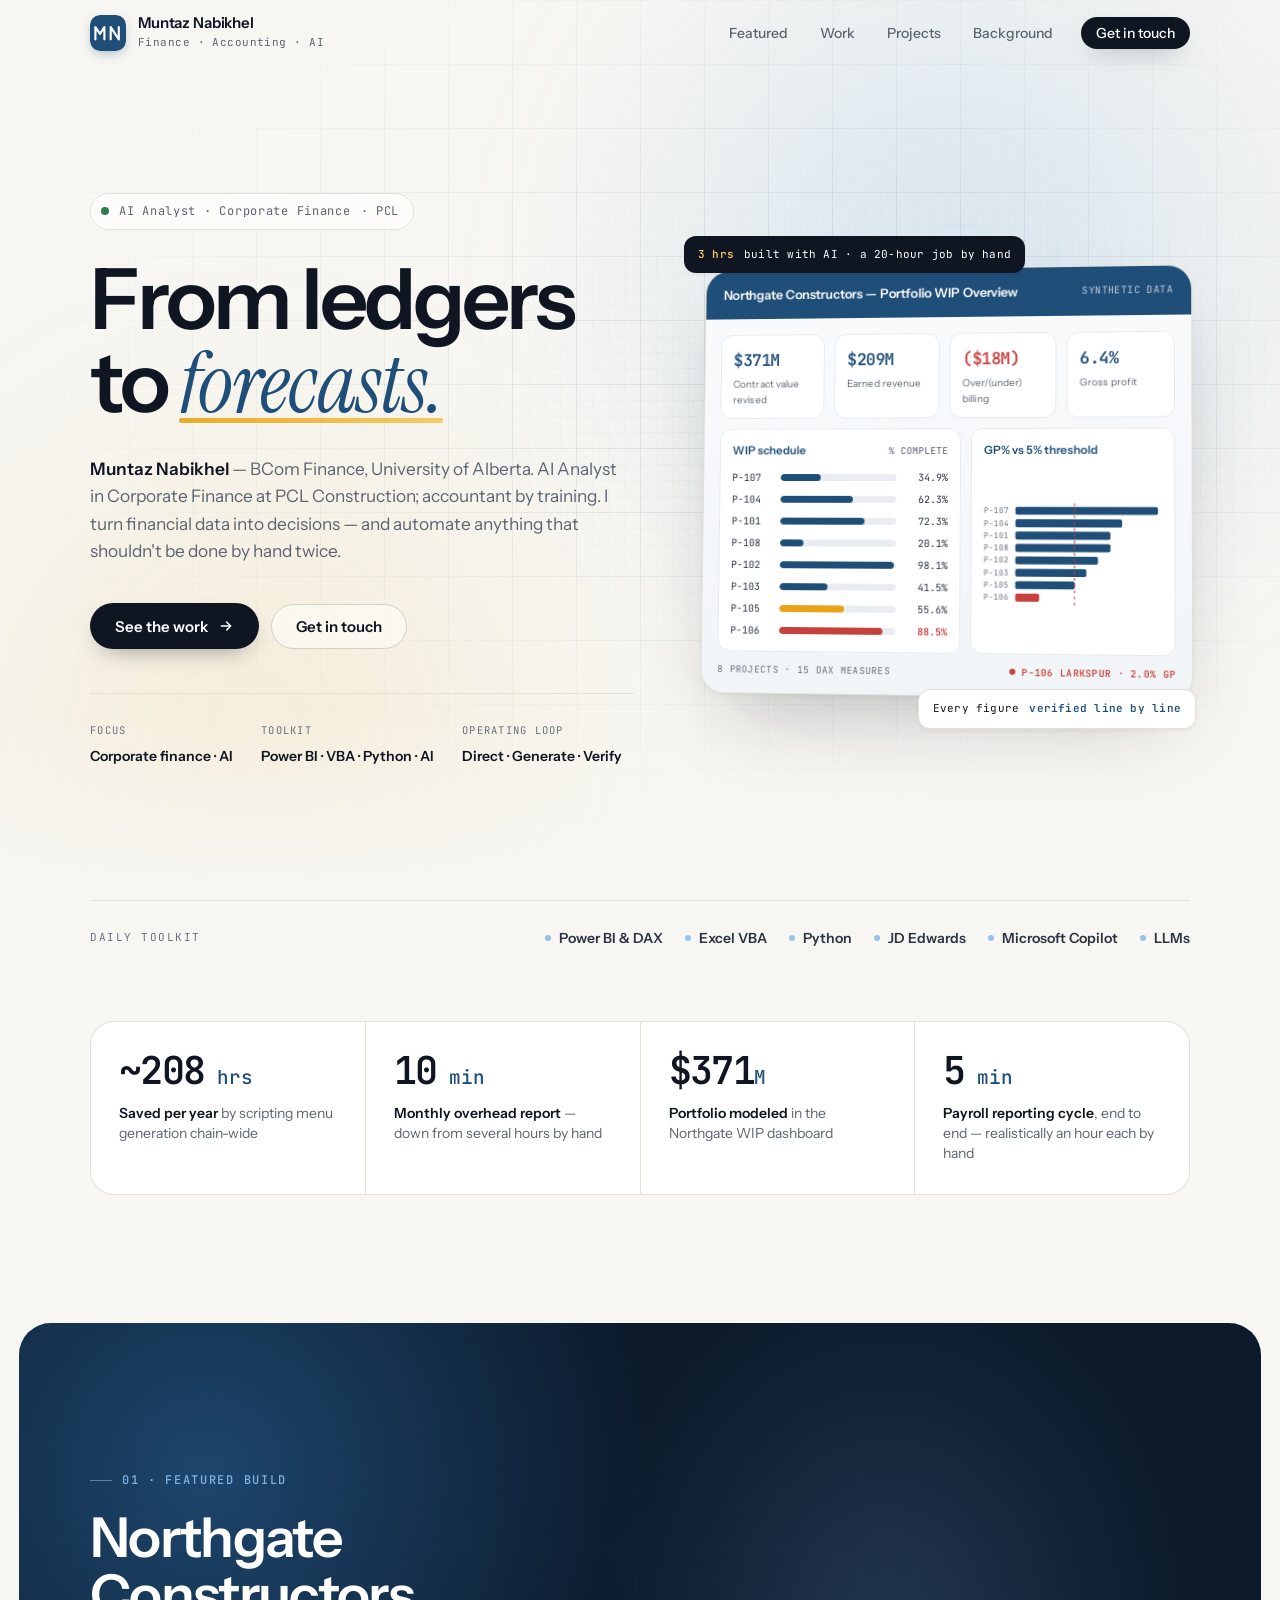
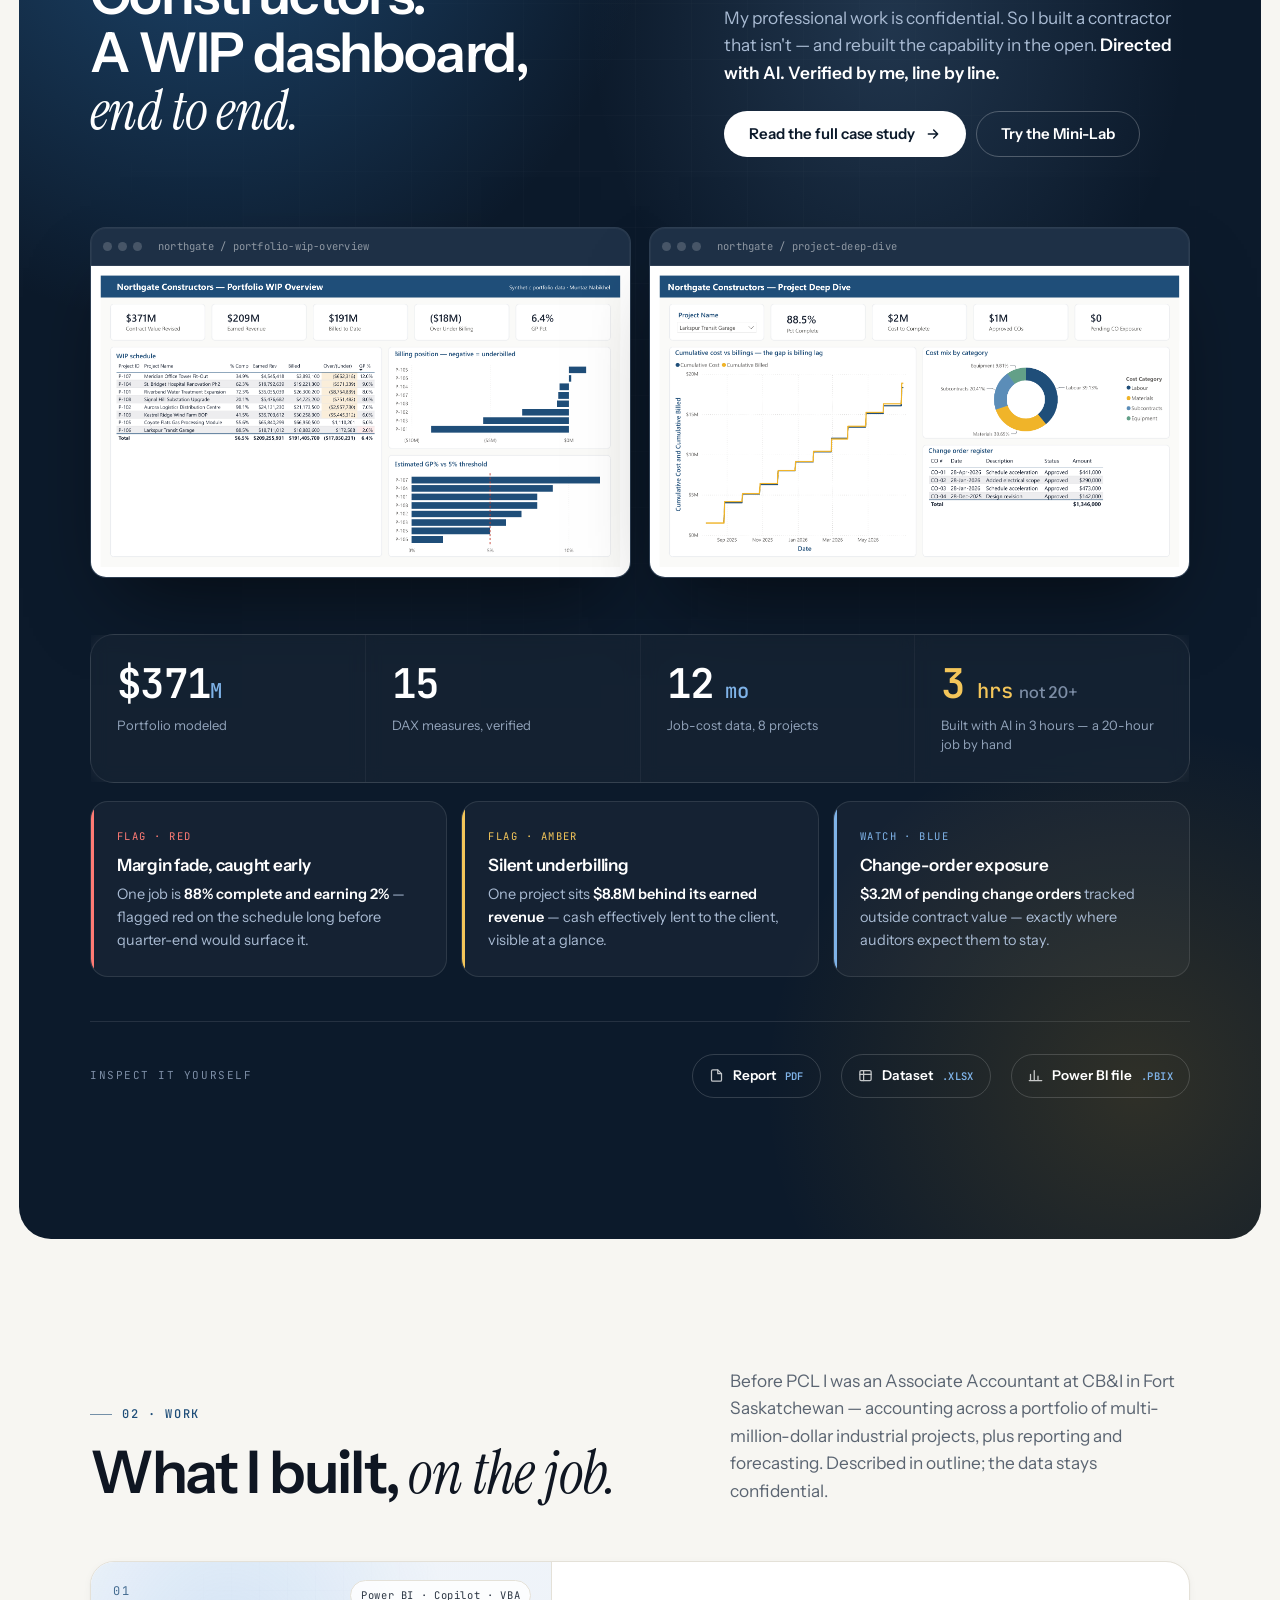
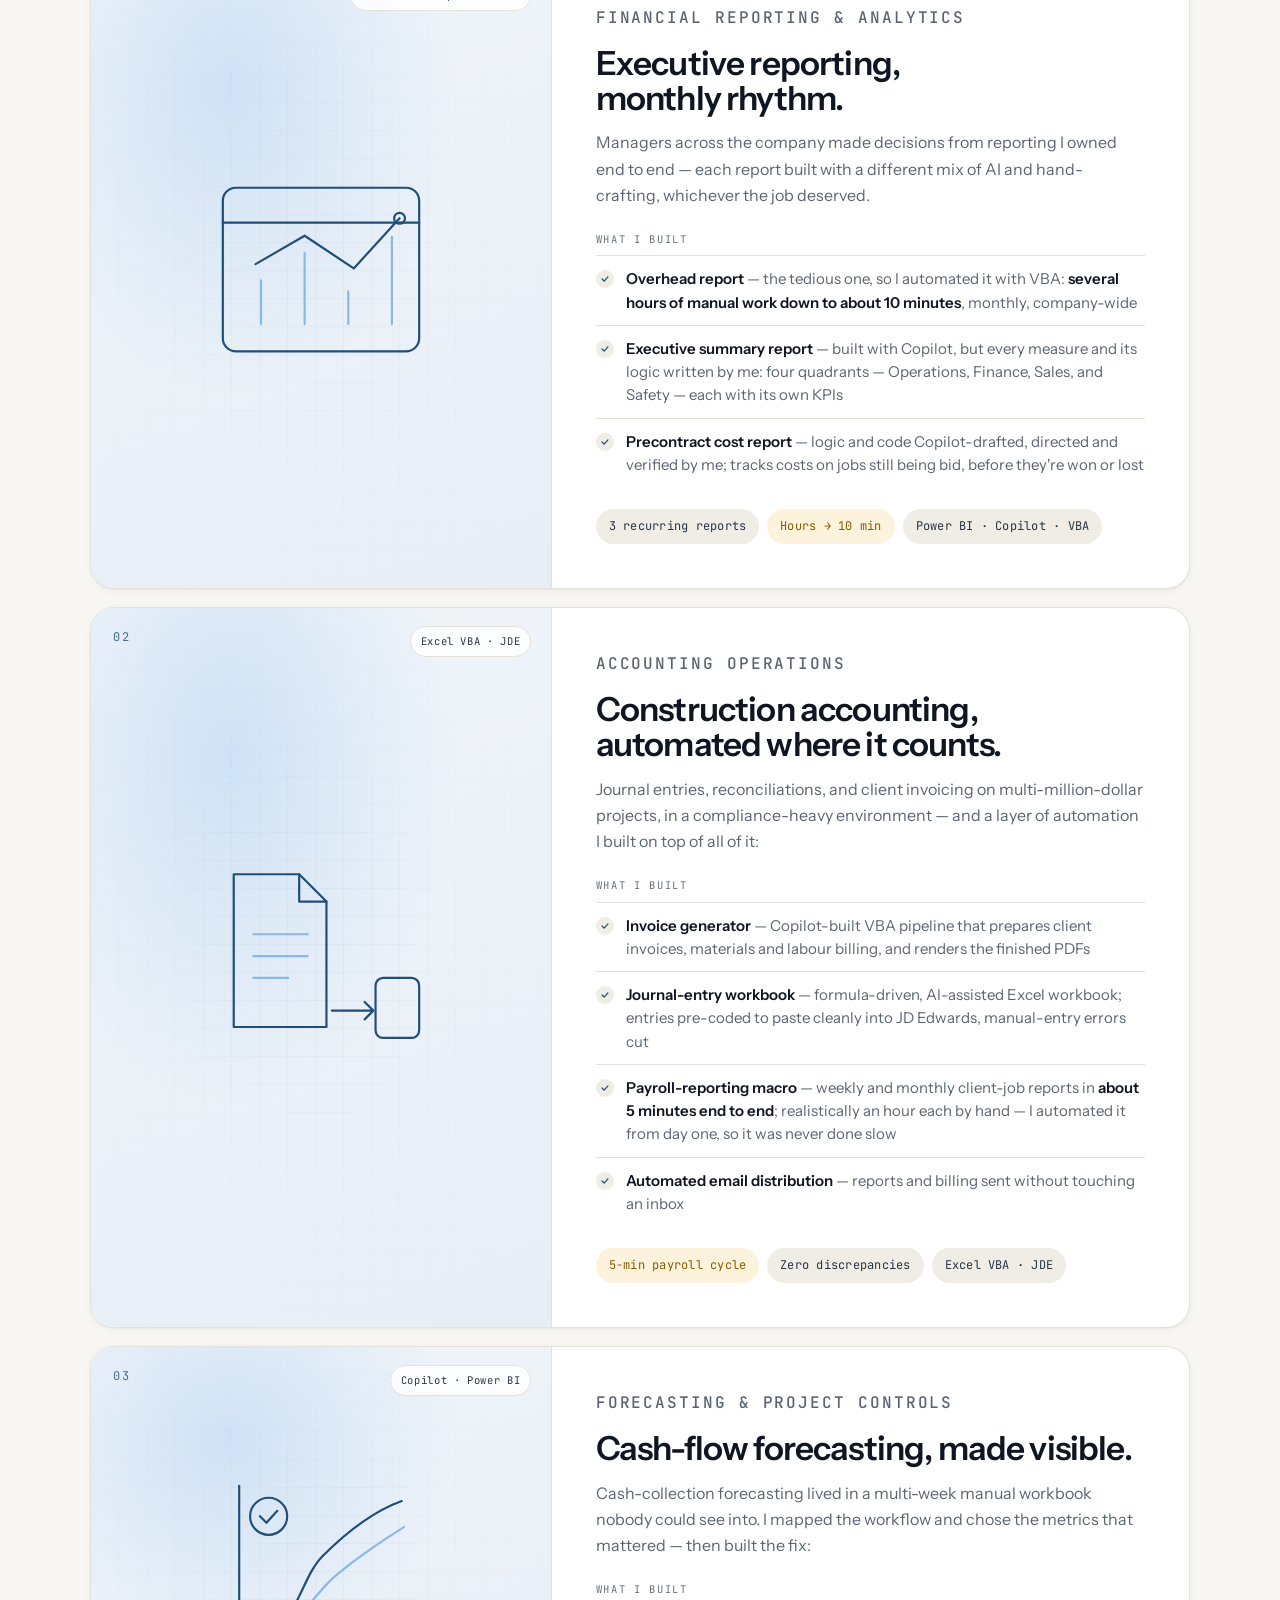
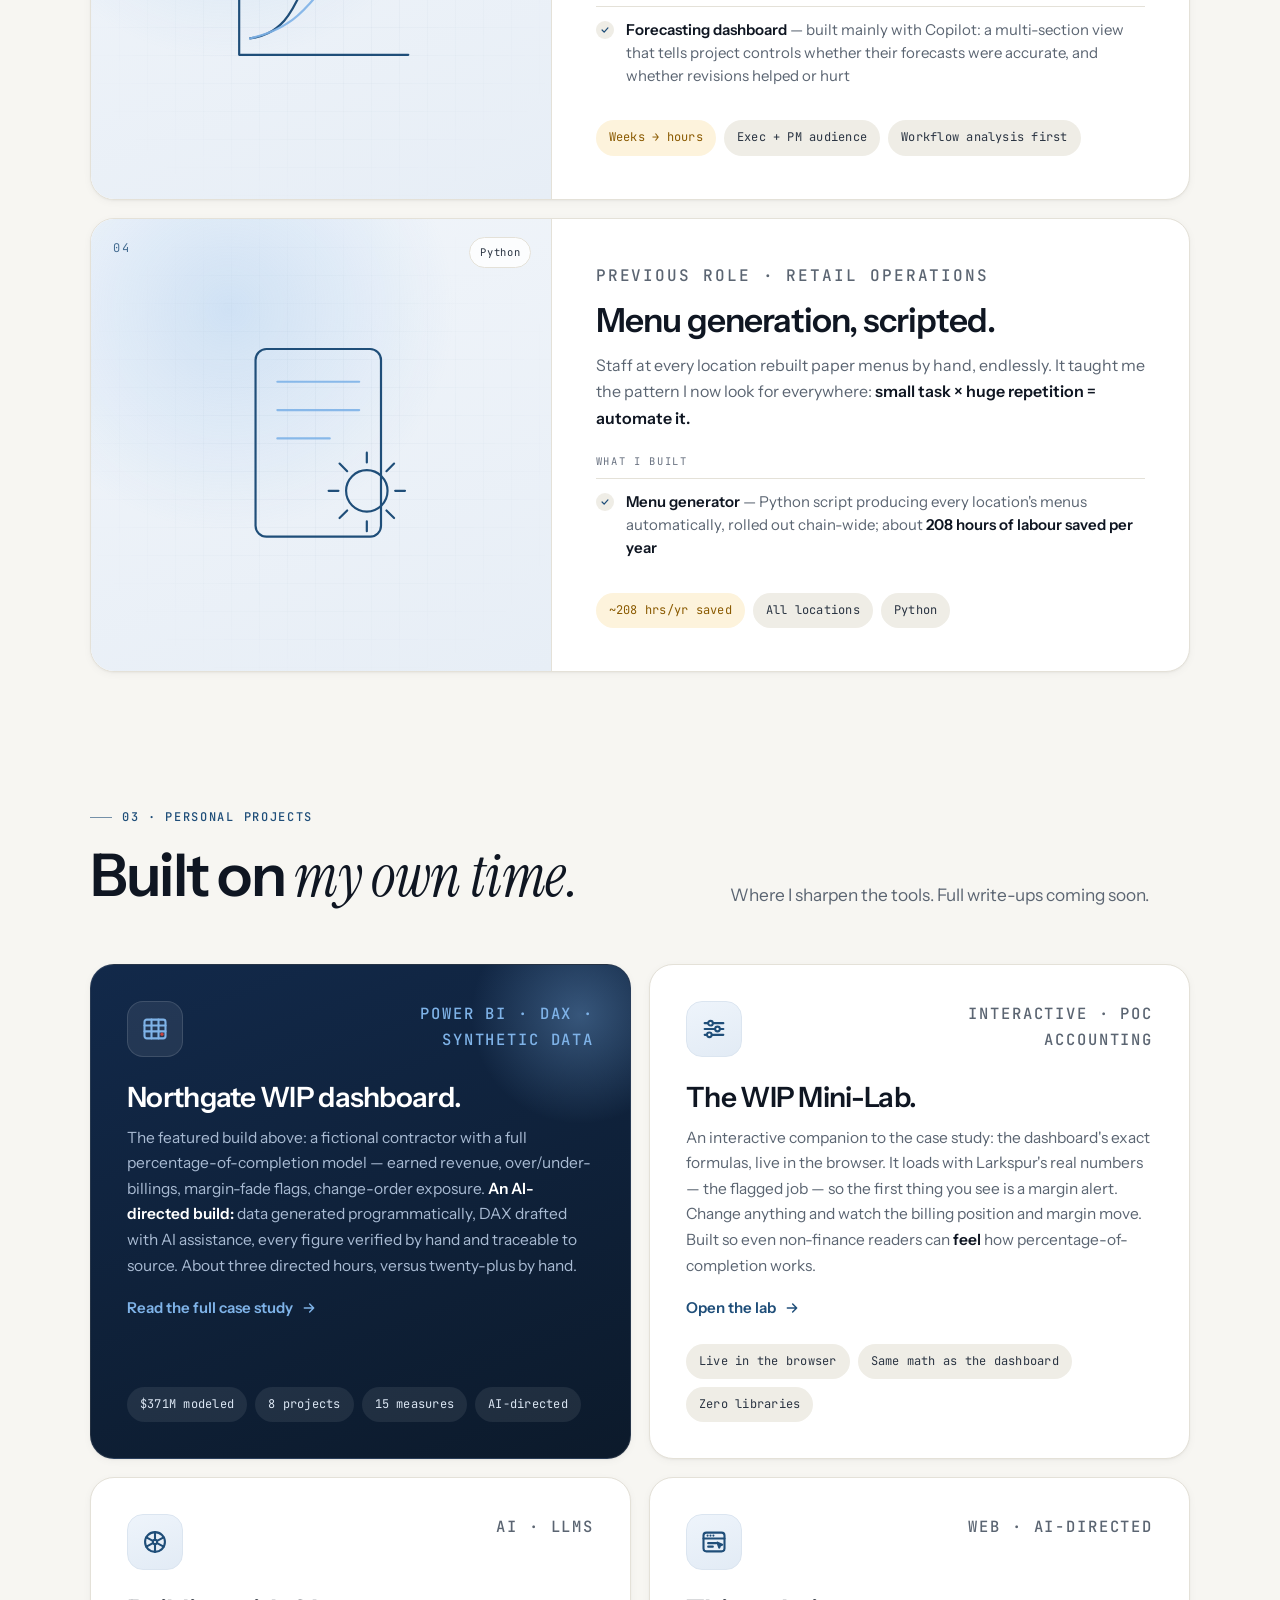
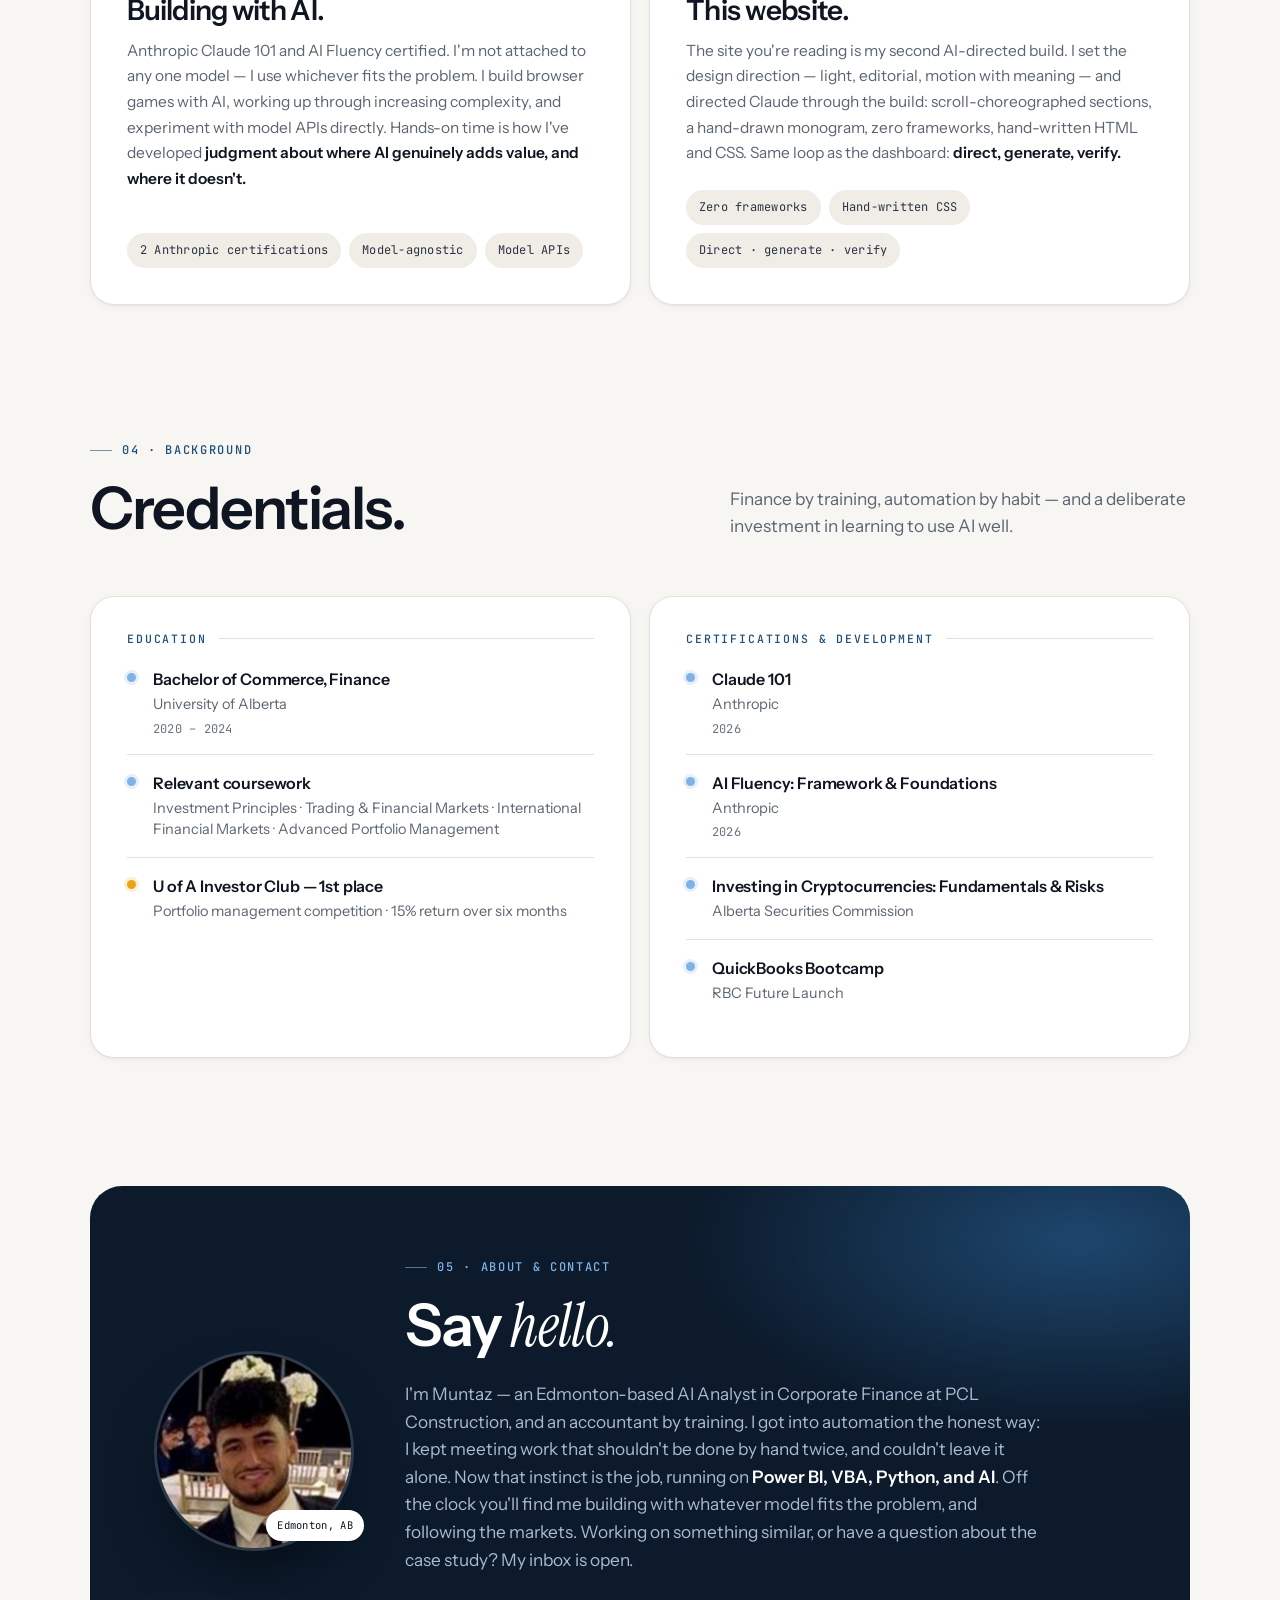
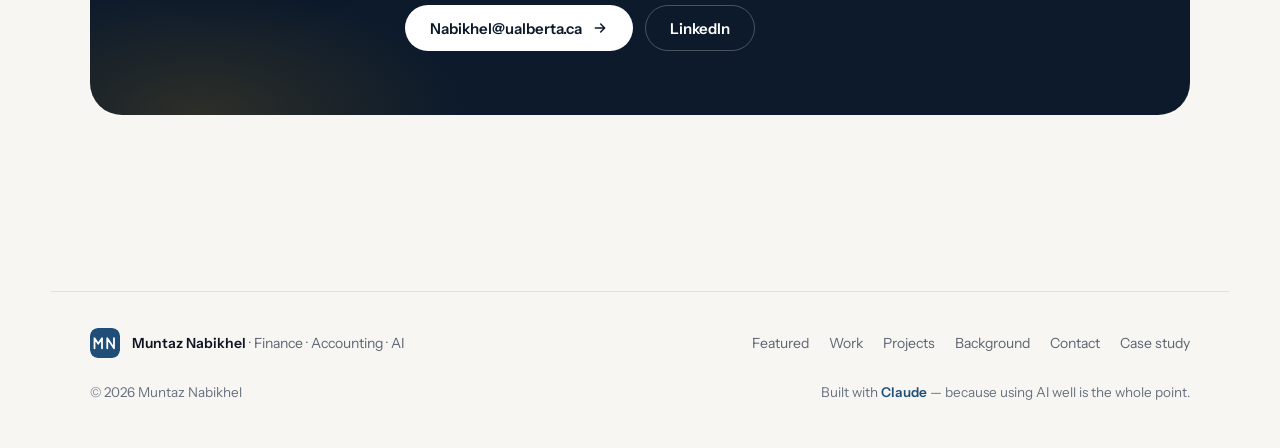
==== commit ad774d98: "Use 'construction accounting across a portfolio of projects' to avoid reading as project-specific Co" ====
--- a/index.html
+++ b/index.html
@@ -216,7 +216,7 @@
         <p class="eyebrow reveal">02 · Work</p>
         <h2 class="reveal d1">What I built, <span class="serif">on the job.</span></h2>
       </div>
-      <p class="lead reveal d2">Before PCL I was an Associate Accountant at CB&amp;I in Fort Saskatchewan — supporting multi-million-dollar industrial projects with project accounting, reporting, and forecasting. Described in outline; the data stays confidential.</p>
+      <p class="lead reveal d2">Before PCL I was an Associate Accountant at CB&amp;I in Fort Saskatchewan — accounting across a portfolio of multi-million-dollar industrial projects, plus reporting and forecasting. Described in outline; the data stays confidential.</p>
     </div>
 
     <div class="cards">
@@ -247,7 +247,7 @@
         </div>
         <div class="card-body">
           <p class="tag">Accounting operations</p>
-          <h3>Project accounting, automated where it counts.</h3>
+          <h3>Construction accounting, automated where it counts.</h3>
           <p>Journal entries, reconciliations, and client invoicing on multi-million-dollar projects, in a compliance-heavy environment — and a layer of automation I built on top of all of it:</p>
           <div class="built"><p class="bl">What I built</p>
             <ul>
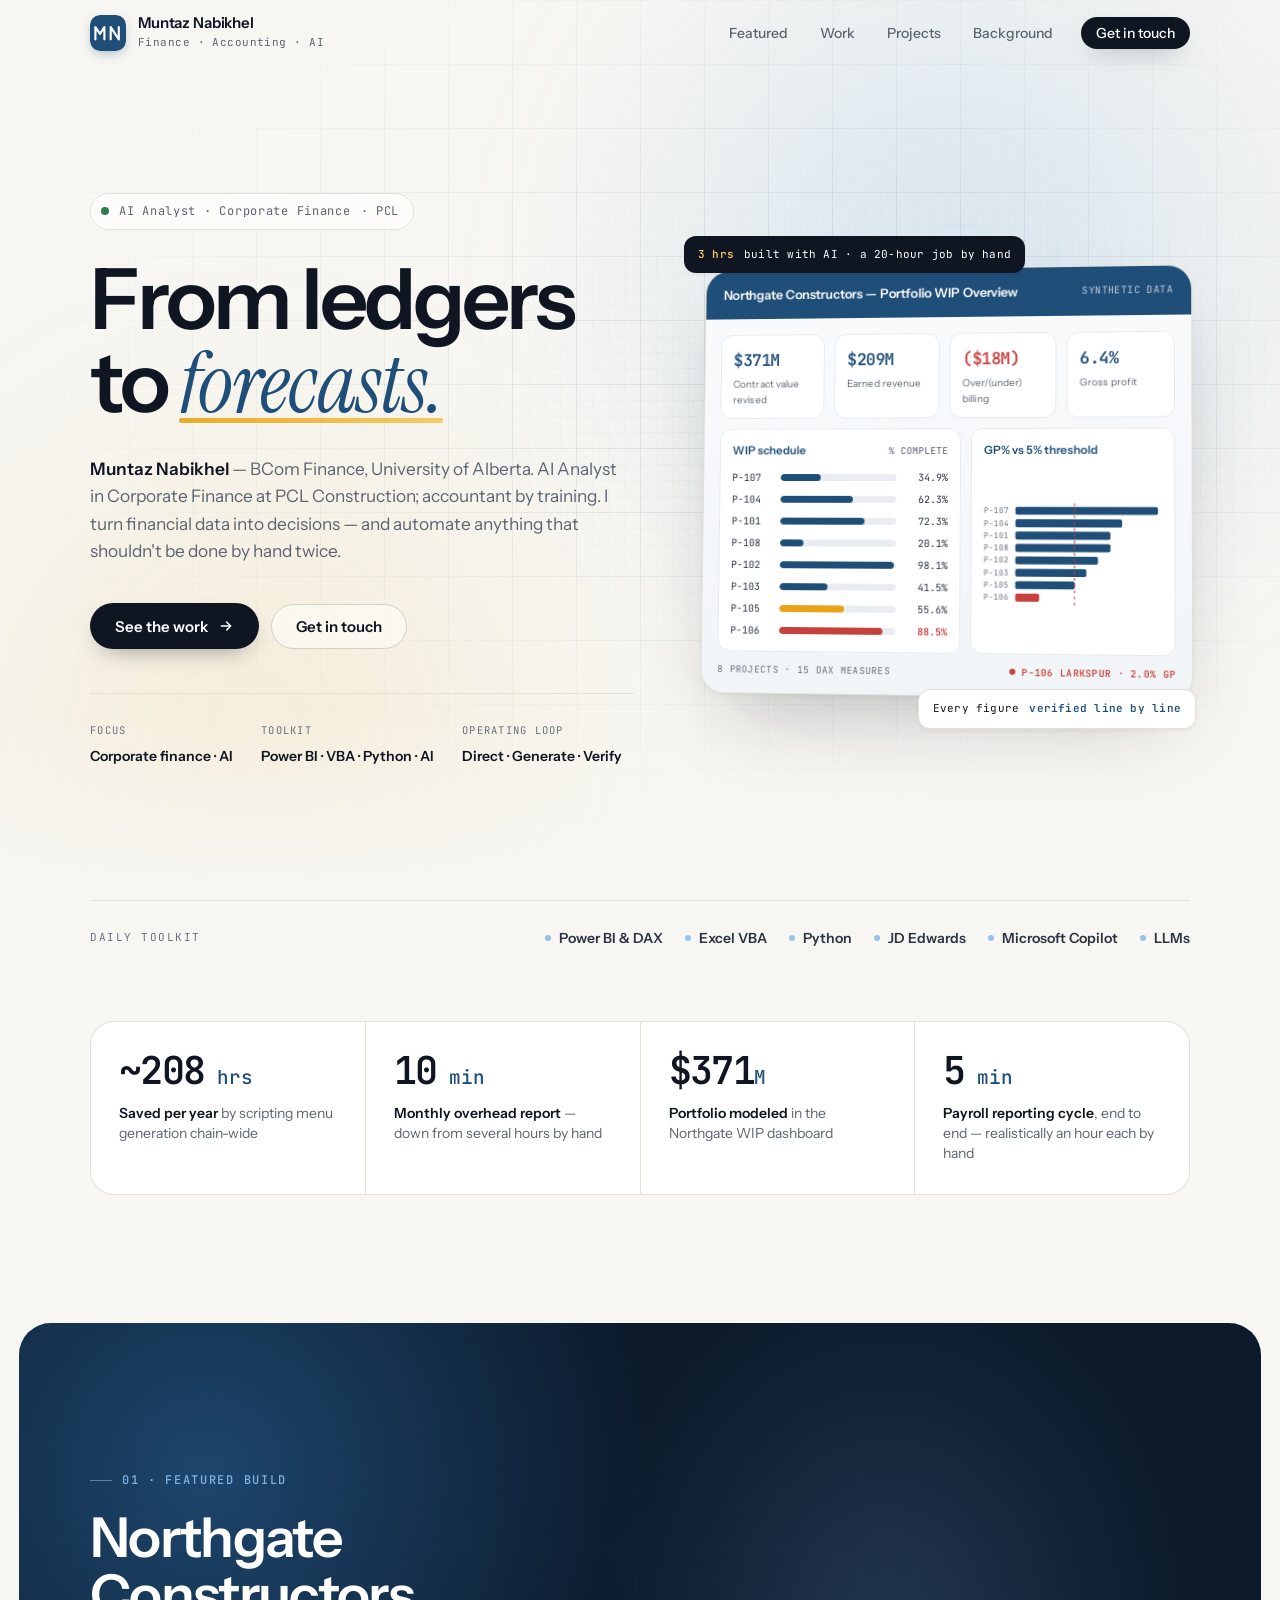
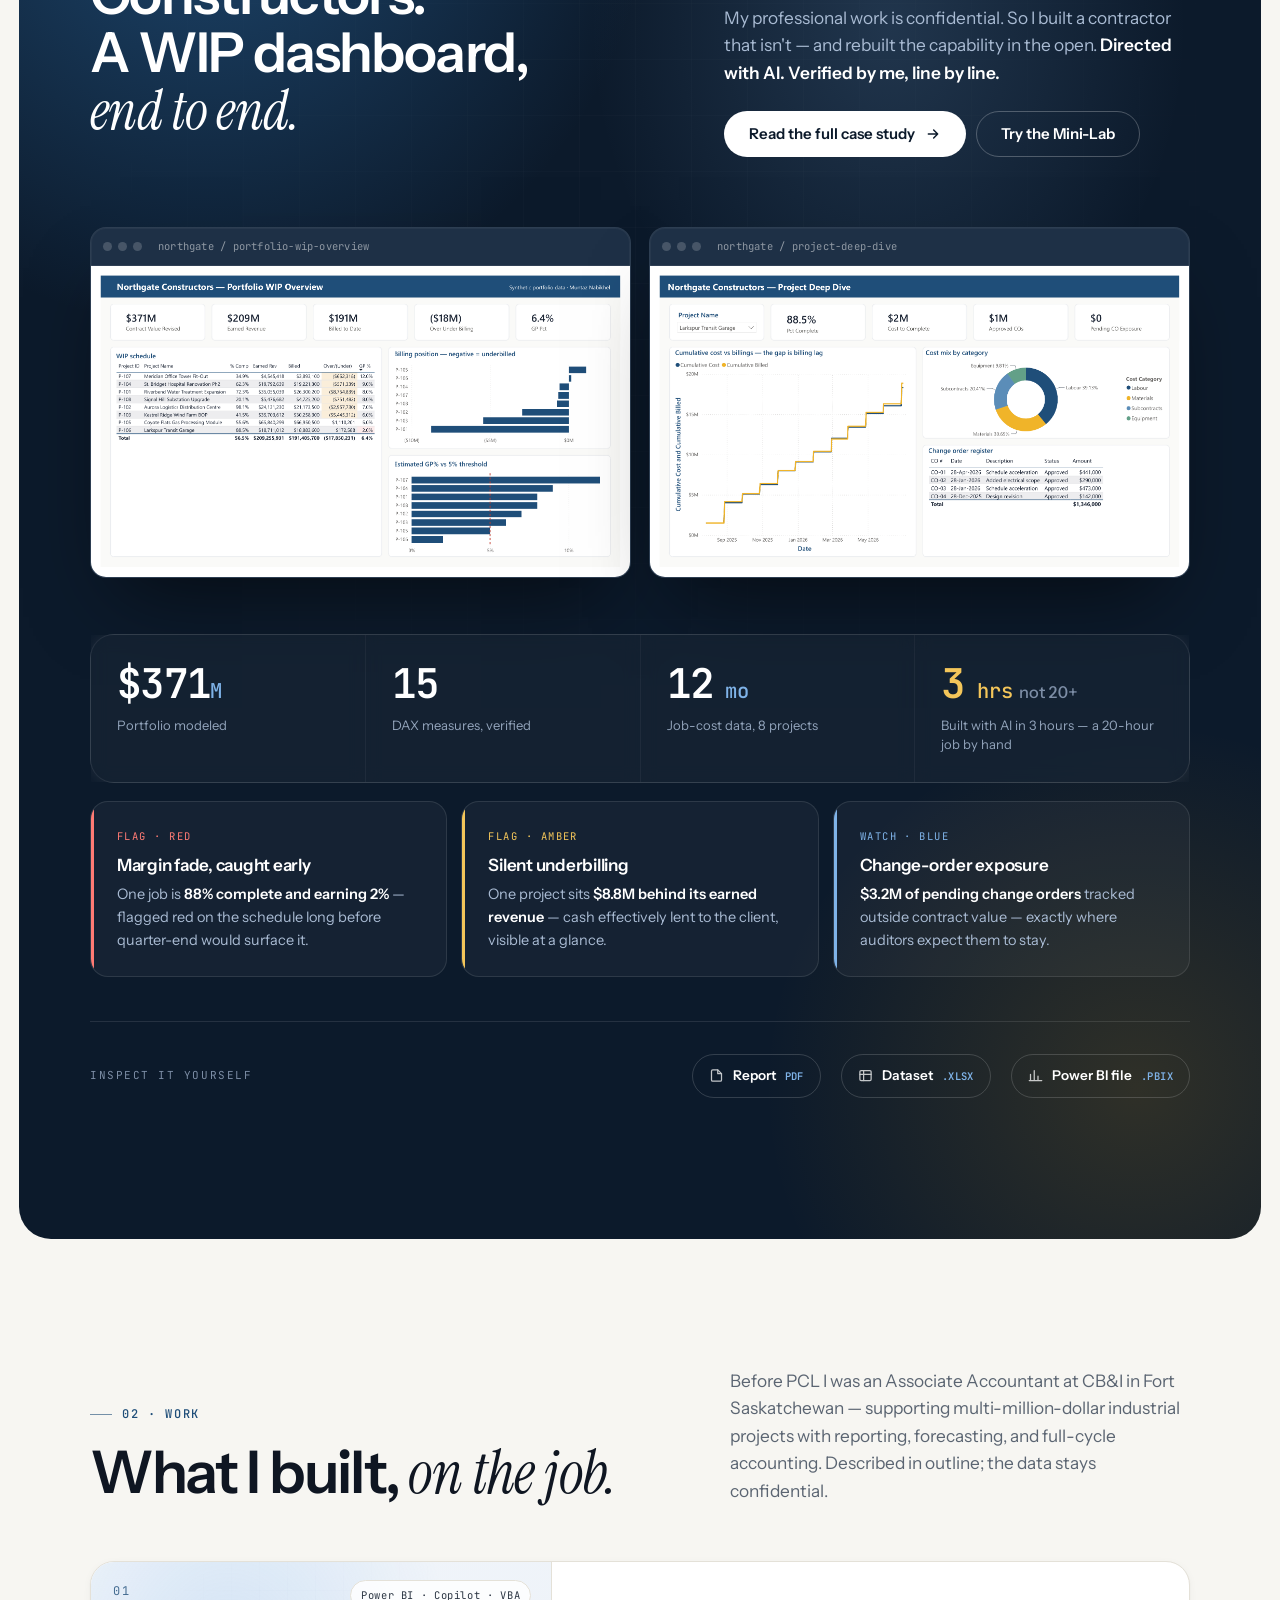
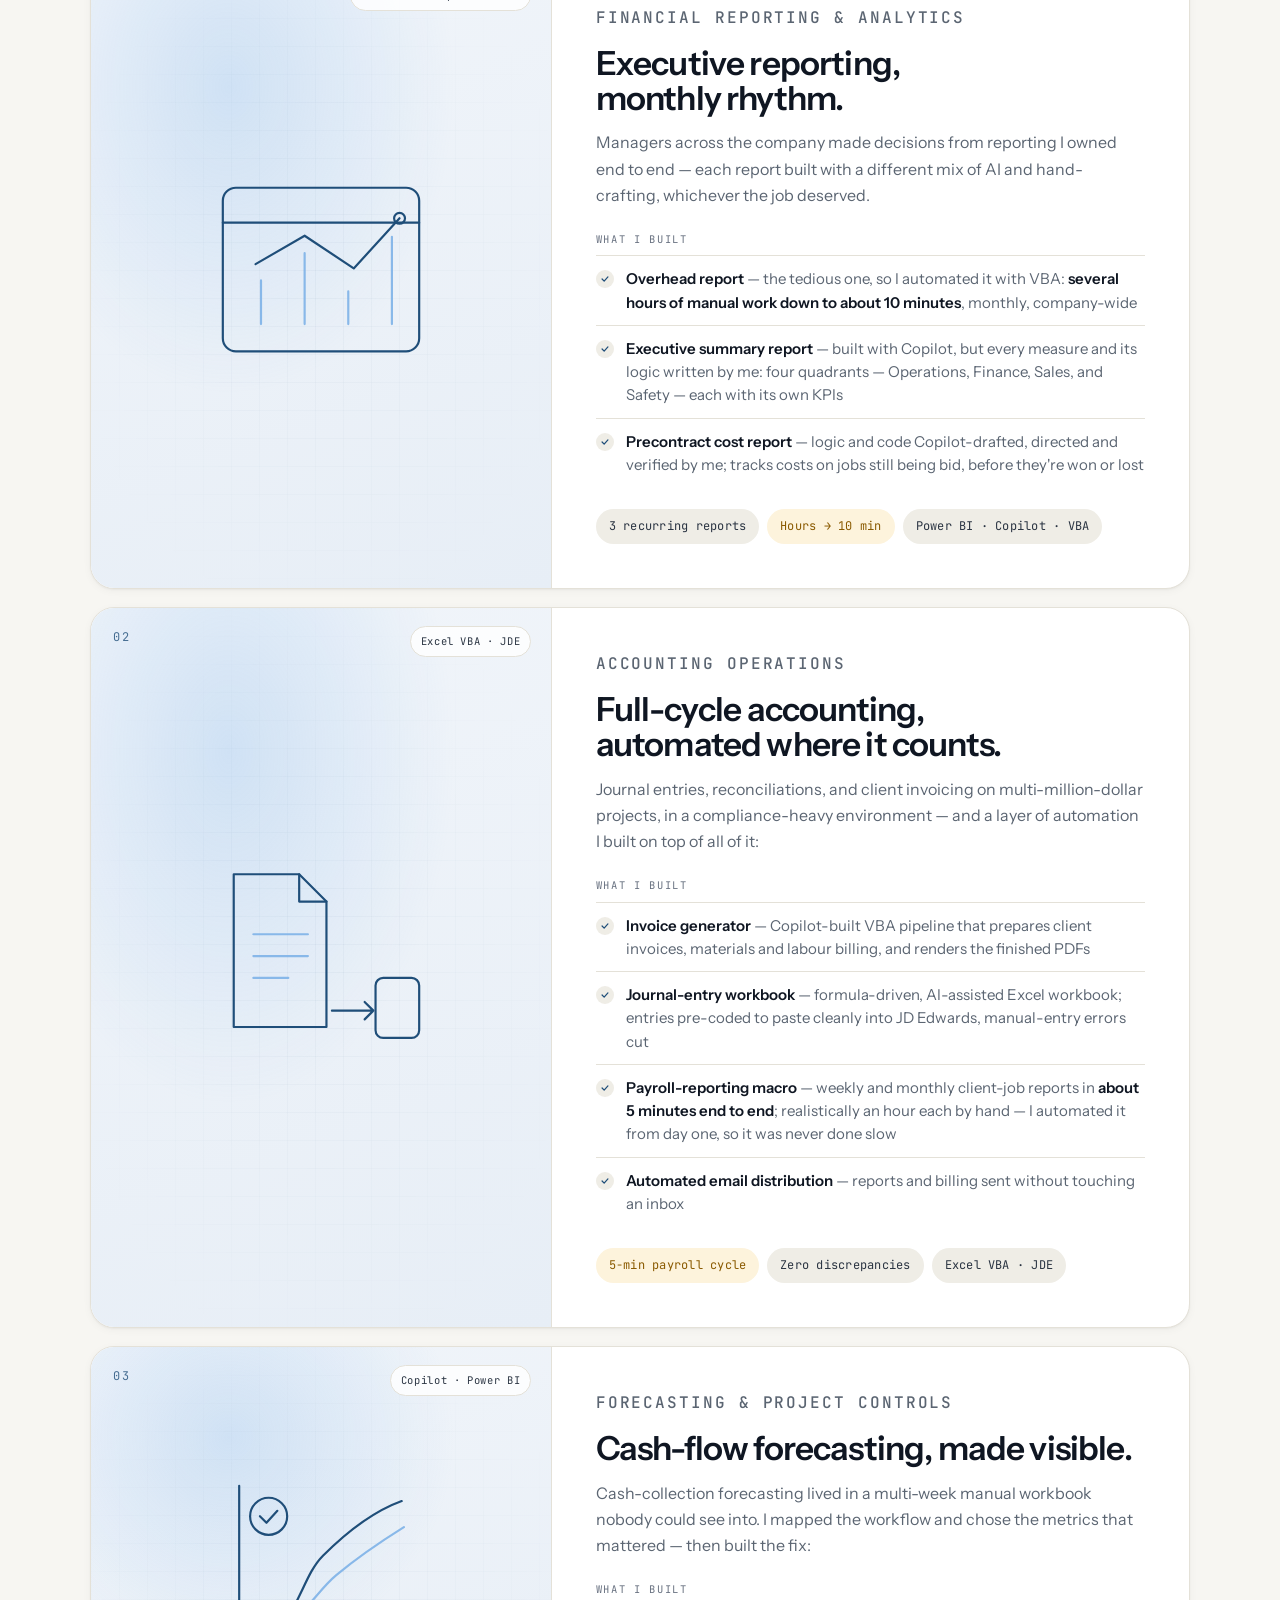
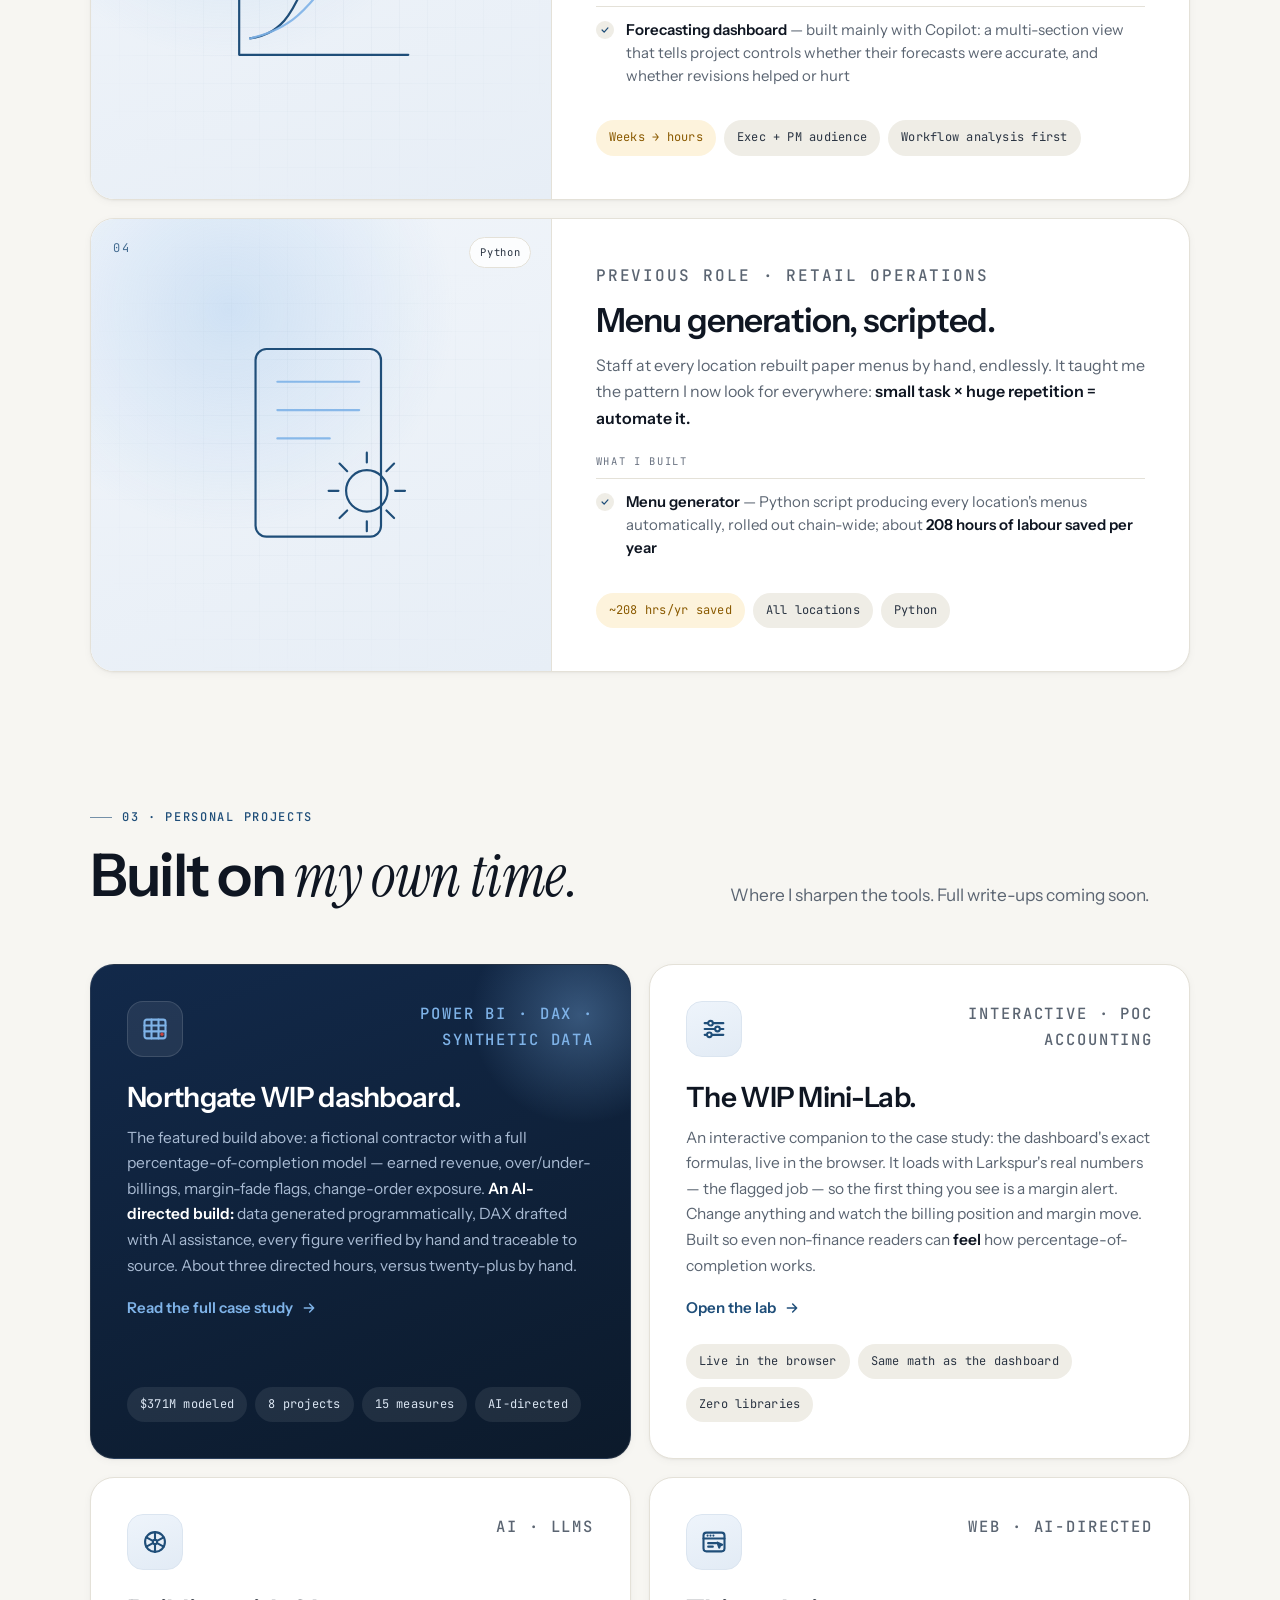
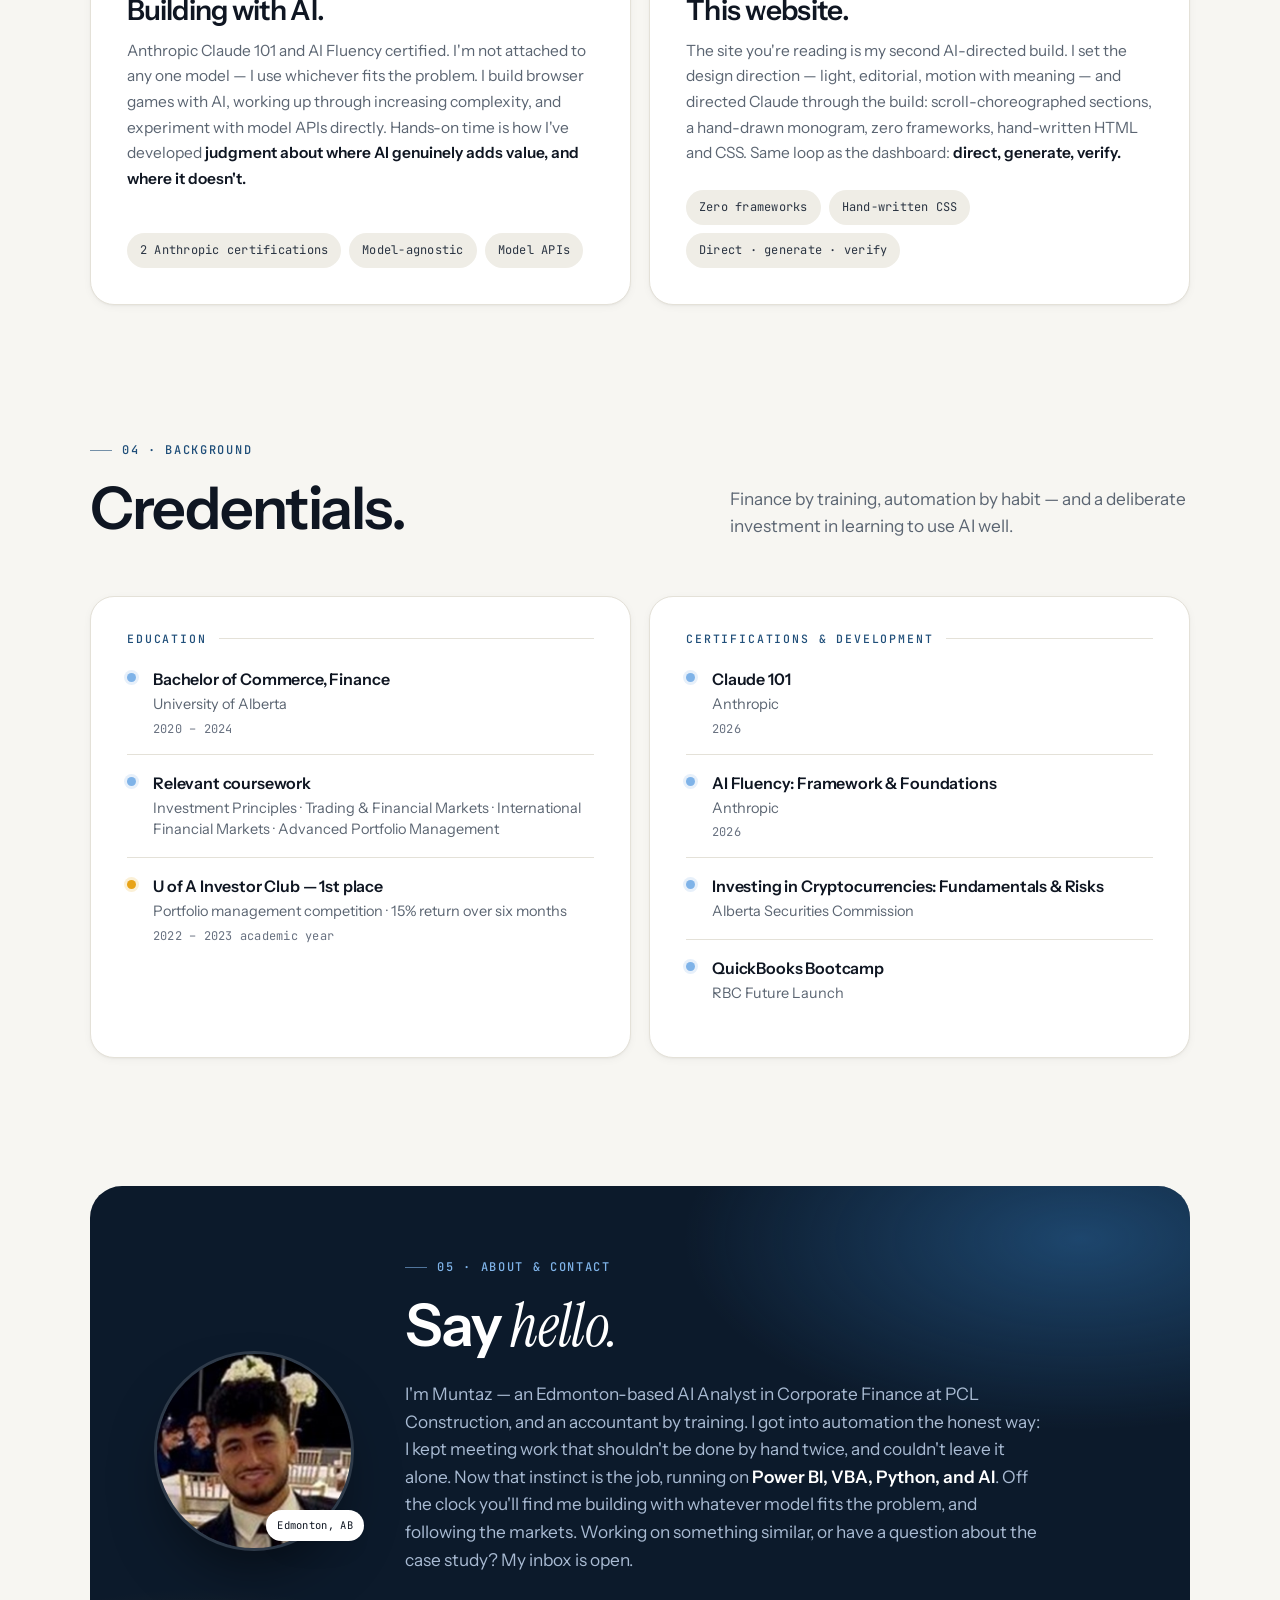
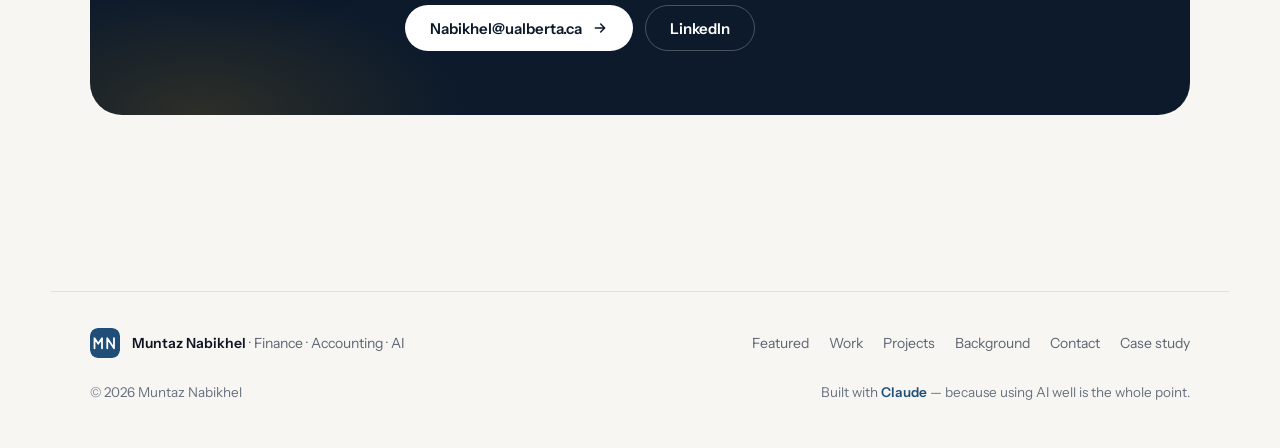
==== commit 0259d67a: "Date the Investor Club win: 2022–2023 academic year (#5) Co-authored-by: Cursor Agent <cursoragent@c" ====
--- a/index.html
+++ b/index.html
@@ -216,7 +216,7 @@
         <p class="eyebrow reveal">02 · Work</p>
         <h2 class="reveal d1">What I built, <span class="serif">on the job.</span></h2>
       </div>
-      <p class="lead reveal d2">Before PCL I was an Associate Accountant at CB&amp;I in Fort Saskatchewan — accounting across a portfolio of multi-million-dollar industrial projects, plus reporting and forecasting. Described in outline; the data stays confidential.</p>
+      <p class="lead reveal d2">Before PCL I was an Associate Accountant at CB&amp;I in Fort Saskatchewan — supporting multi-million-dollar industrial projects with reporting, forecasting, and full-cycle accounting. Described in outline; the data stays confidential.</p>
     </div>
 
     <div class="cards">
@@ -247,7 +247,7 @@
         </div>
         <div class="card-body">
           <p class="tag">Accounting operations</p>
-          <h3>Construction accounting, automated where it counts.</h3>
+          <h3>Full-cycle accounting, automated where it counts.</h3>
           <p>Journal entries, reconciliations, and client invoicing on multi-million-dollar projects, in a compliance-heavy environment — and a layer of automation I built on top of all of it:</p>
           <div class="built"><p class="bl">What I built</p>
             <ul>
@@ -373,7 +373,7 @@
         <ul>
           <li><b>Bachelor of Commerce, Finance</b>University of Alberta<span class="when">2020 – 2024</span></li>
           <li><b>Relevant coursework</b>Investment Principles · Trading &amp; Financial Markets · International Financial Markets · Advanced Portfolio Management</li>
-          <li class="win"><b>U of A Investor Club — 1st place</b>Portfolio management competition · 15% return over six months</li>
+          <li class="win"><b>U of A Investor Club — 1st place</b>Portfolio management competition · 15% return over six months<span class="when">2022 – 2023 academic year</span></li>
         </ul>
       </div>
       <div class="cred reveal d1">
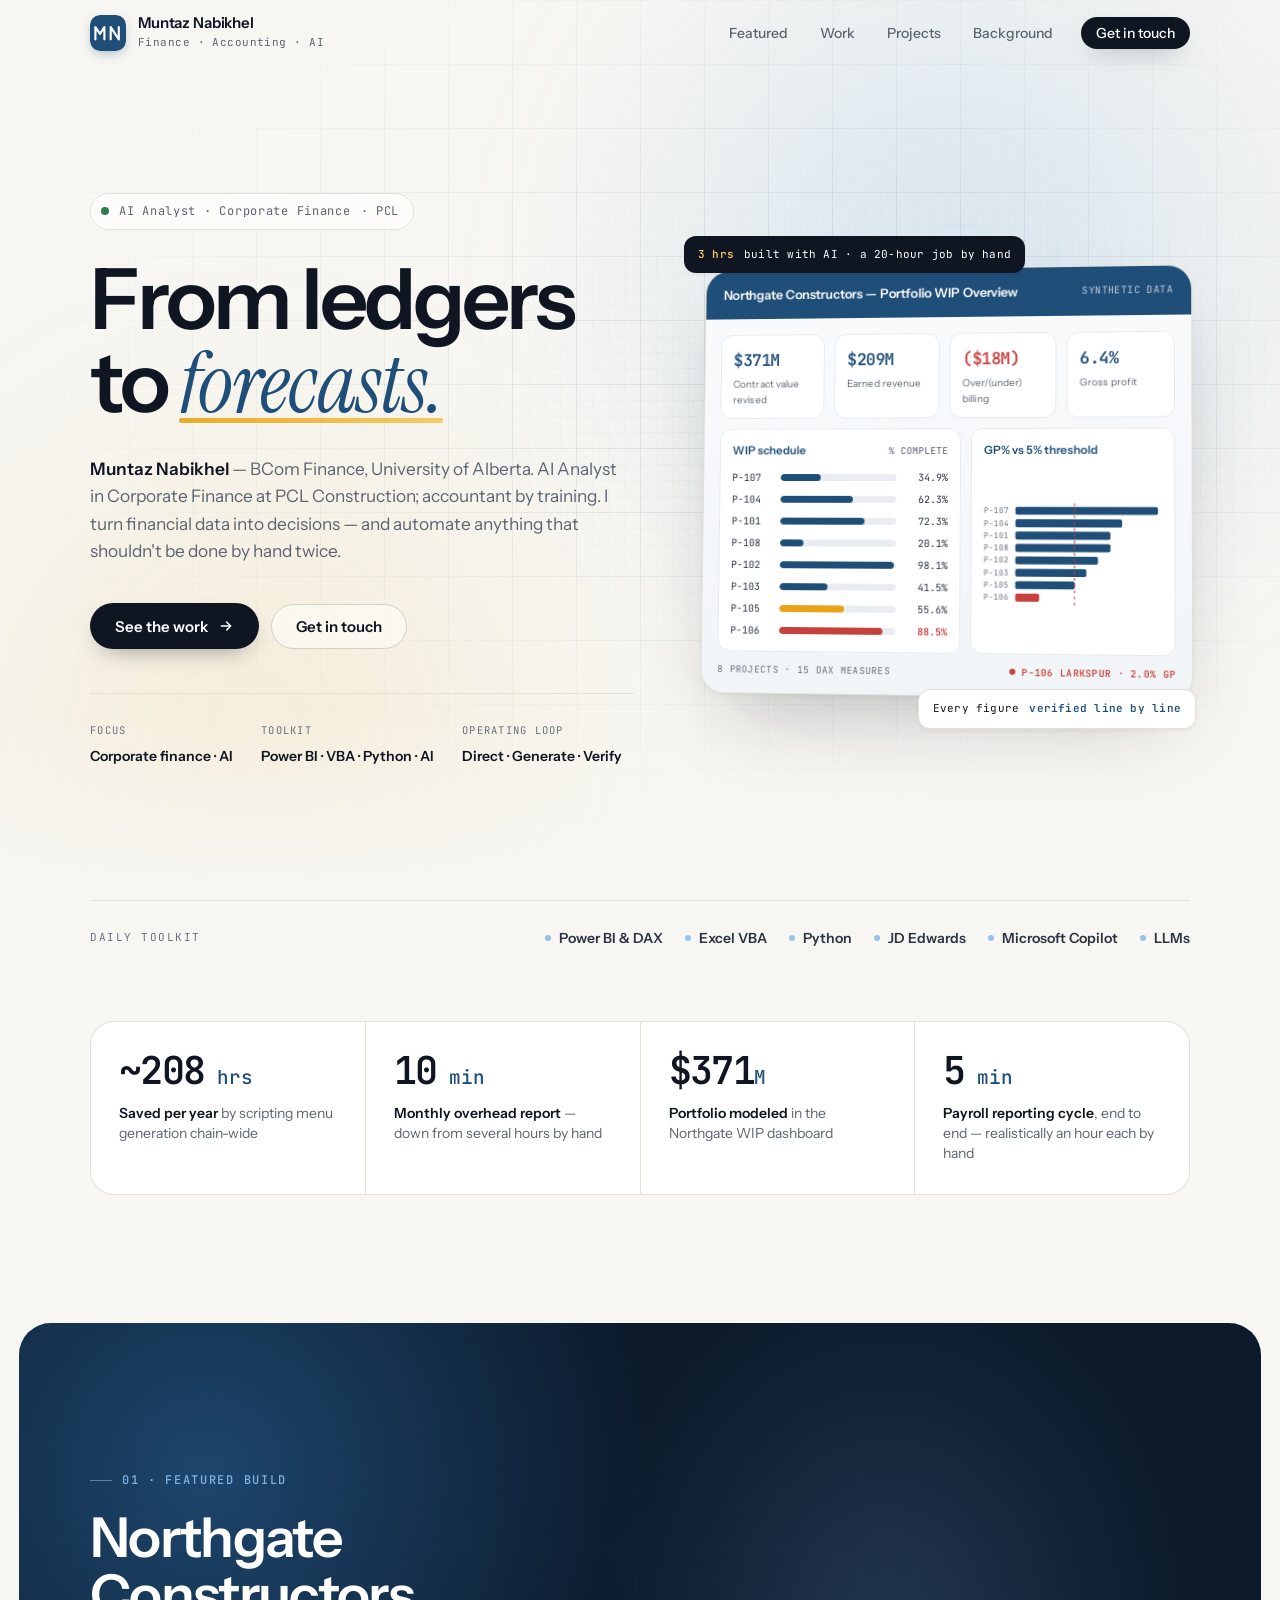
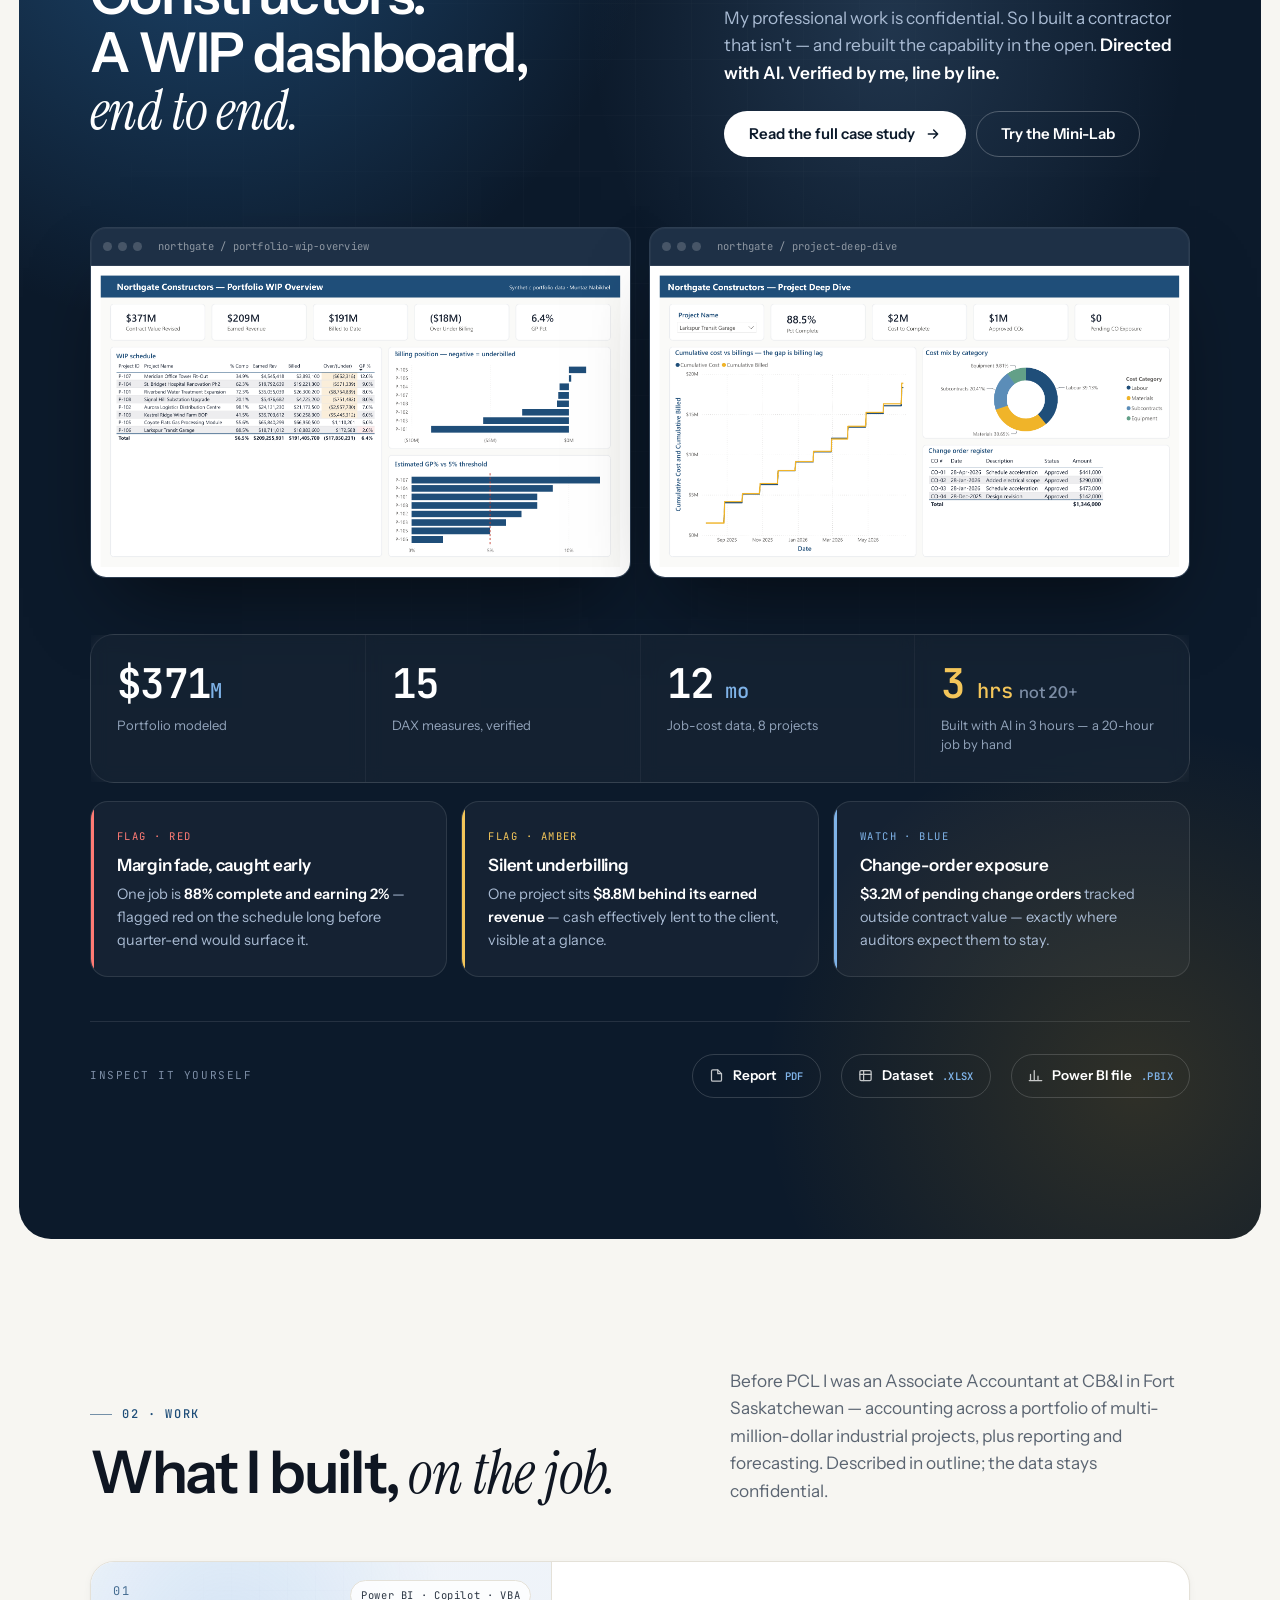
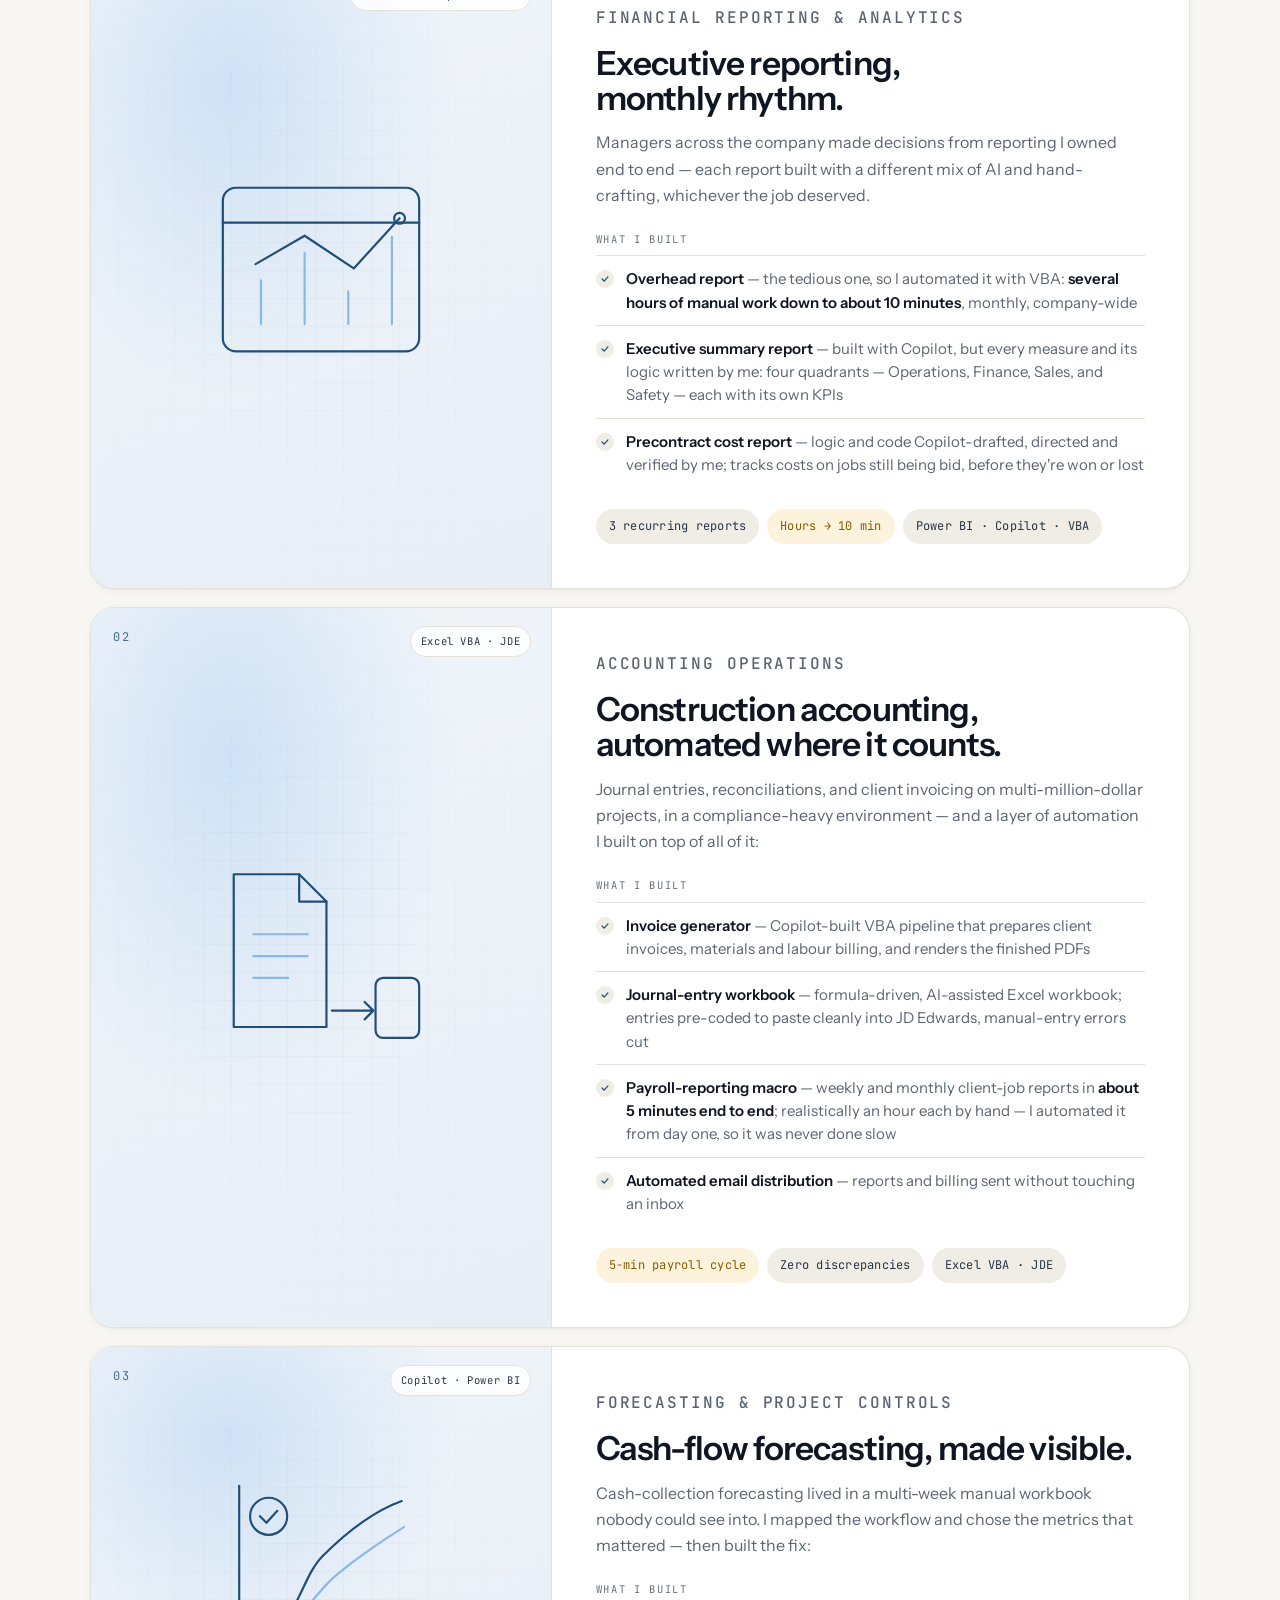
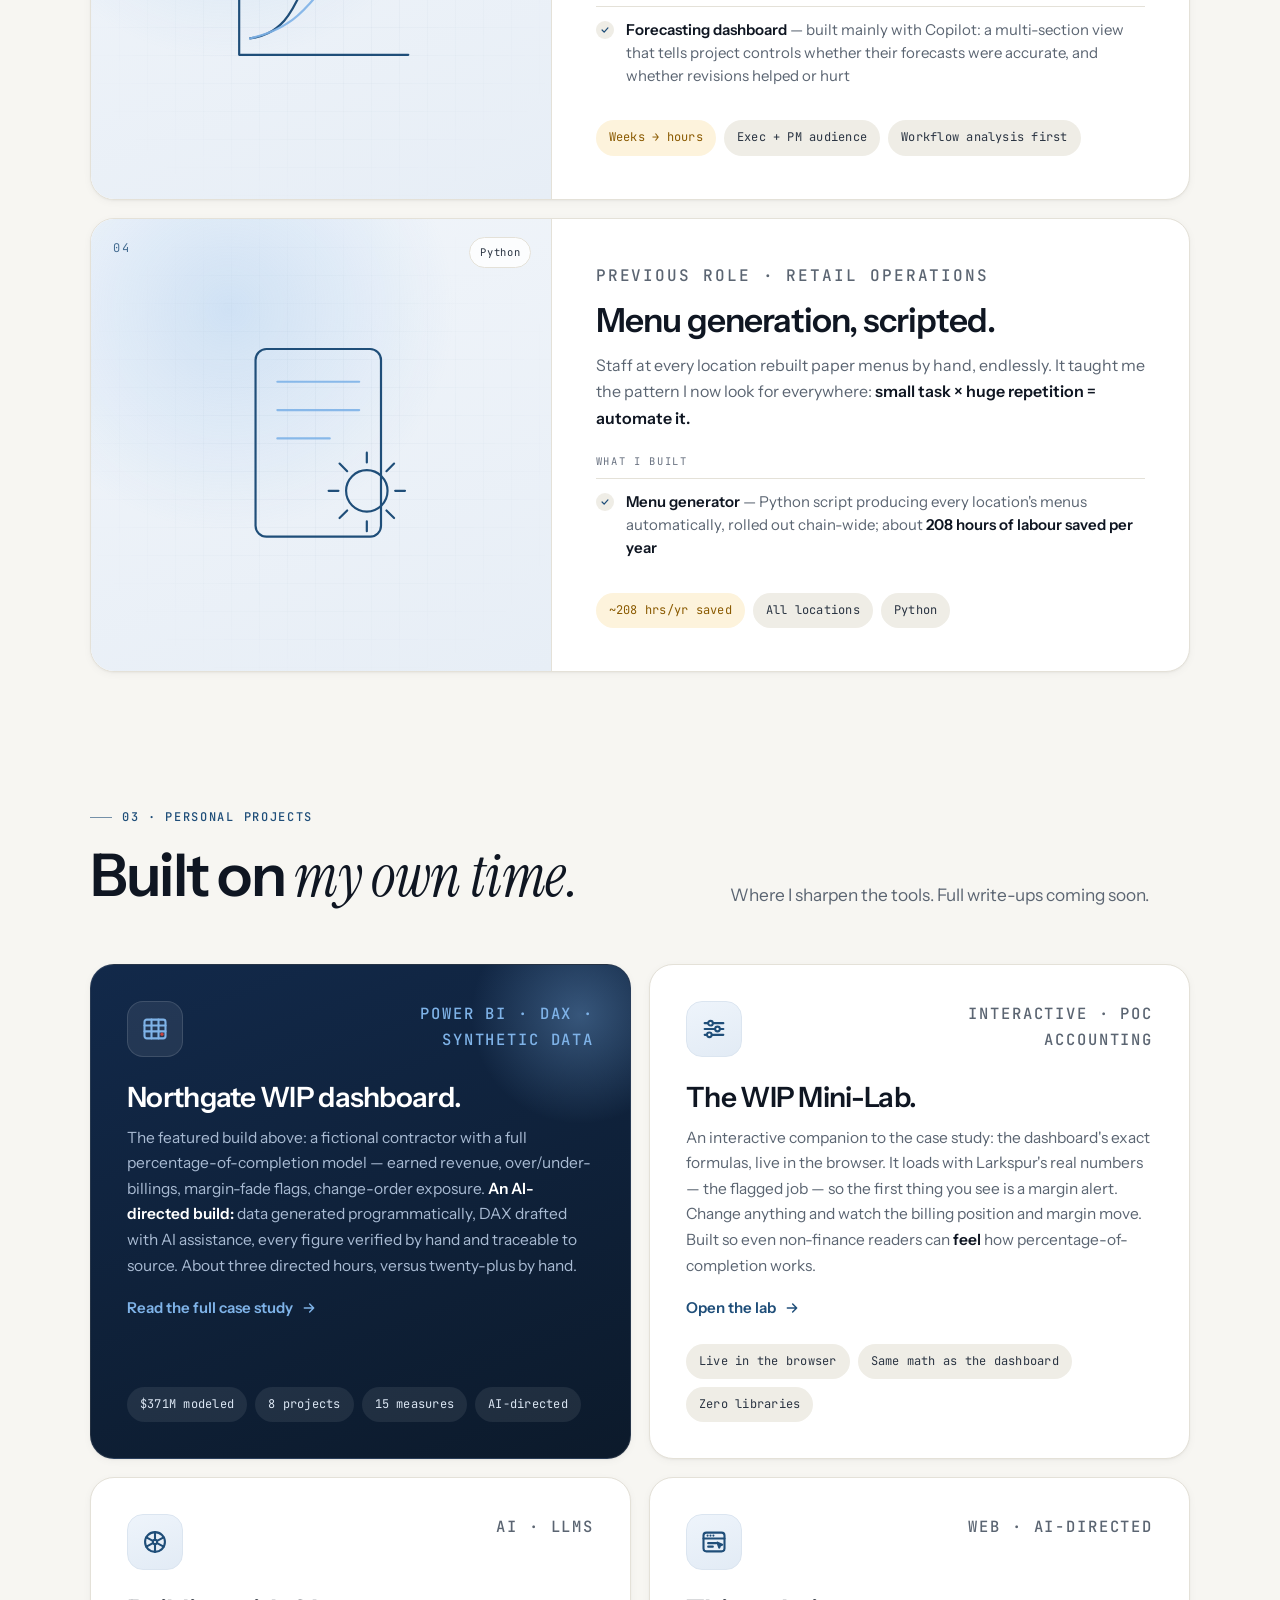
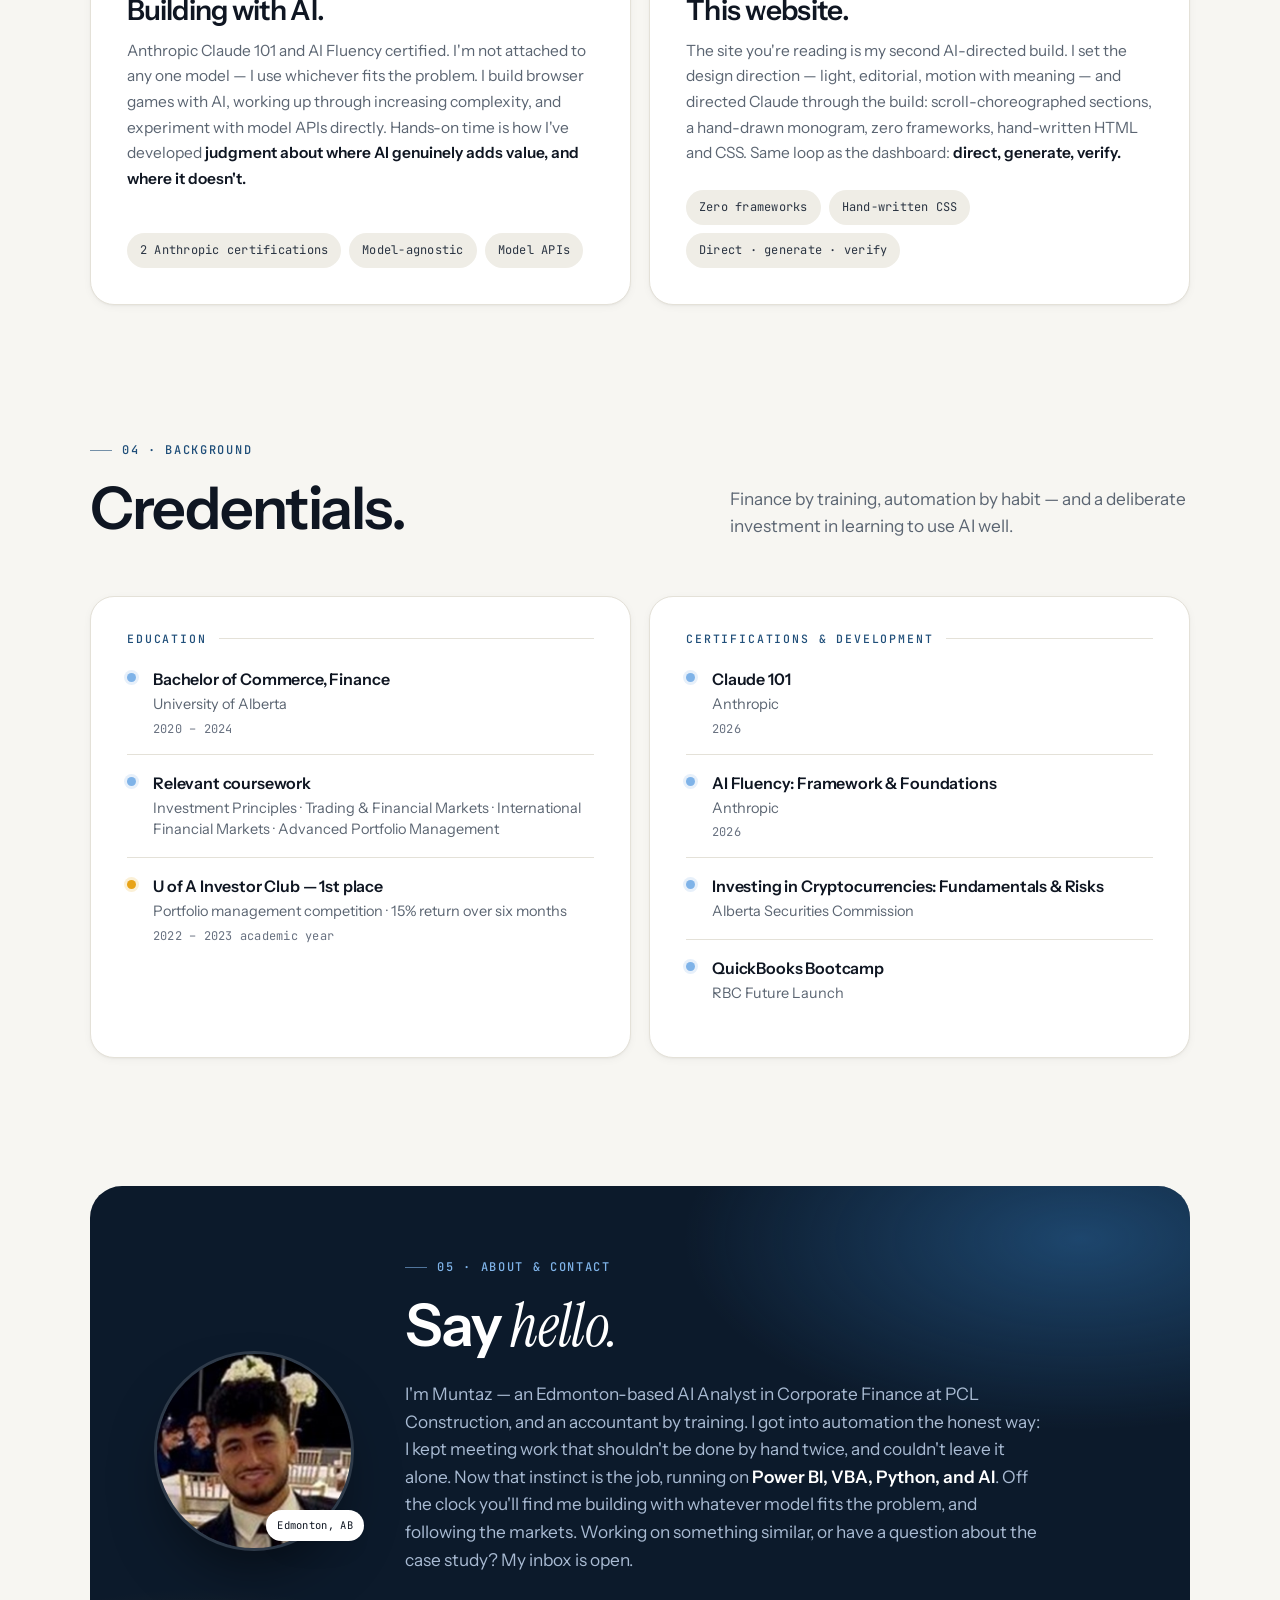
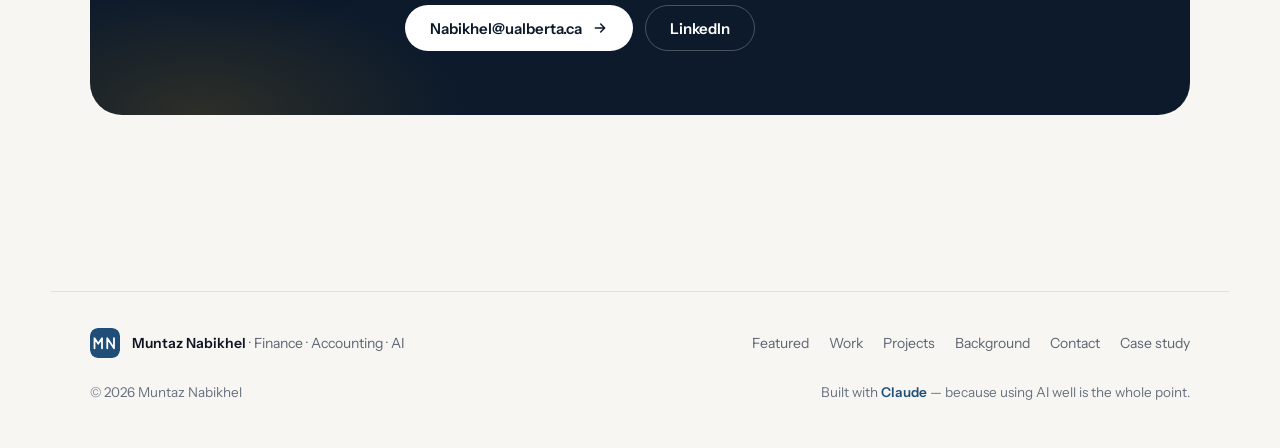
==== commit f89f9b39: "Describe CB&I role as construction accounting across the project portfolio (#6) * Describe CB&I role" ====
--- a/index.html
+++ b/index.html
@@ -216,7 +216,7 @@
         <p class="eyebrow reveal">02 · Work</p>
         <h2 class="reveal d1">What I built, <span class="serif">on the job.</span></h2>
       </div>
-      <p class="lead reveal d2">Before PCL I was an Associate Accountant at CB&amp;I in Fort Saskatchewan — supporting multi-million-dollar industrial projects with reporting, forecasting, and full-cycle accounting. Described in outline; the data stays confidential.</p>
+      <p class="lead reveal d2">Before PCL I was an Associate Accountant at CB&amp;I in Fort Saskatchewan — accounting across a portfolio of multi-million-dollar industrial projects, plus reporting and forecasting. Described in outline; the data stays confidential.</p>
     </div>
 
     <div class="cards">
@@ -247,7 +247,7 @@
         </div>
         <div class="card-body">
           <p class="tag">Accounting operations</p>
-          <h3>Full-cycle accounting, automated where it counts.</h3>
+          <h3>Construction accounting, automated where it counts.</h3>
           <p>Journal entries, reconciliations, and client invoicing on multi-million-dollar projects, in a compliance-heavy environment — and a layer of automation I built on top of all of it:</p>
           <div class="built"><p class="bl">What I built</p>
             <ul>
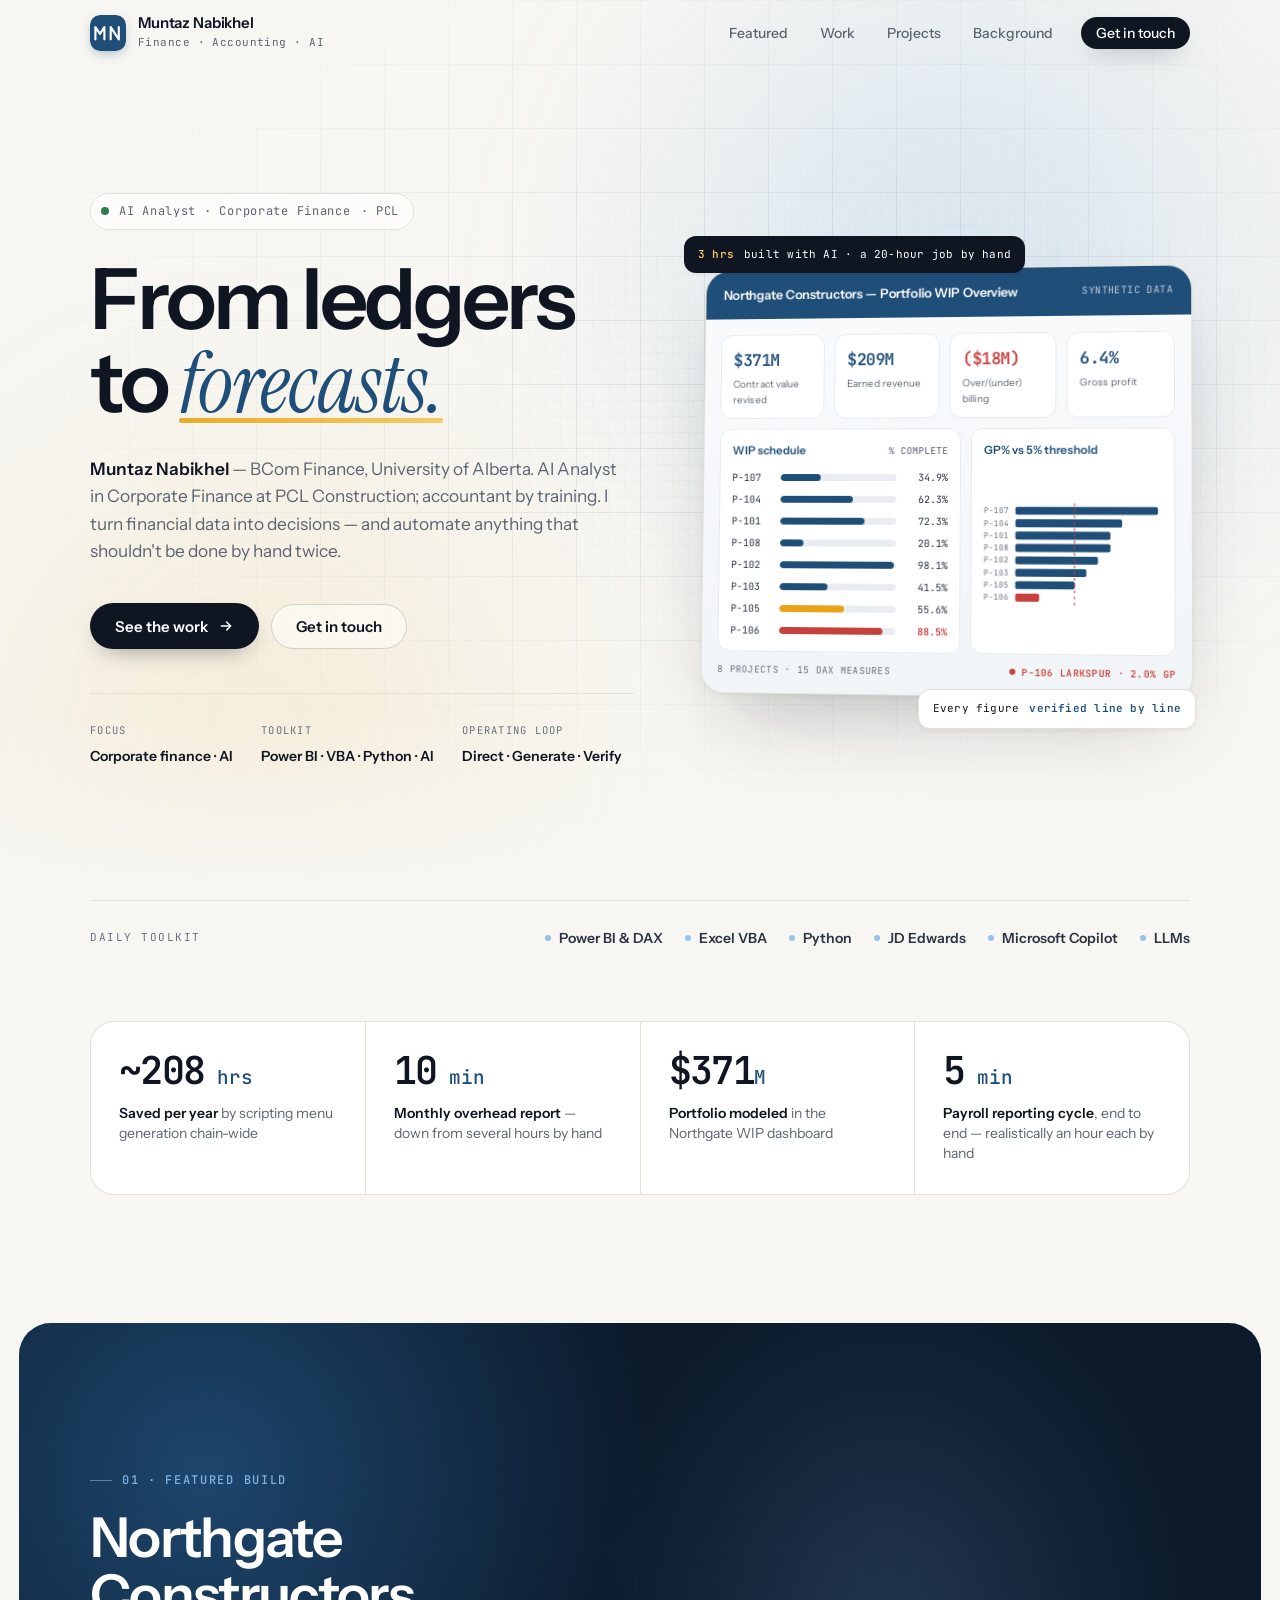
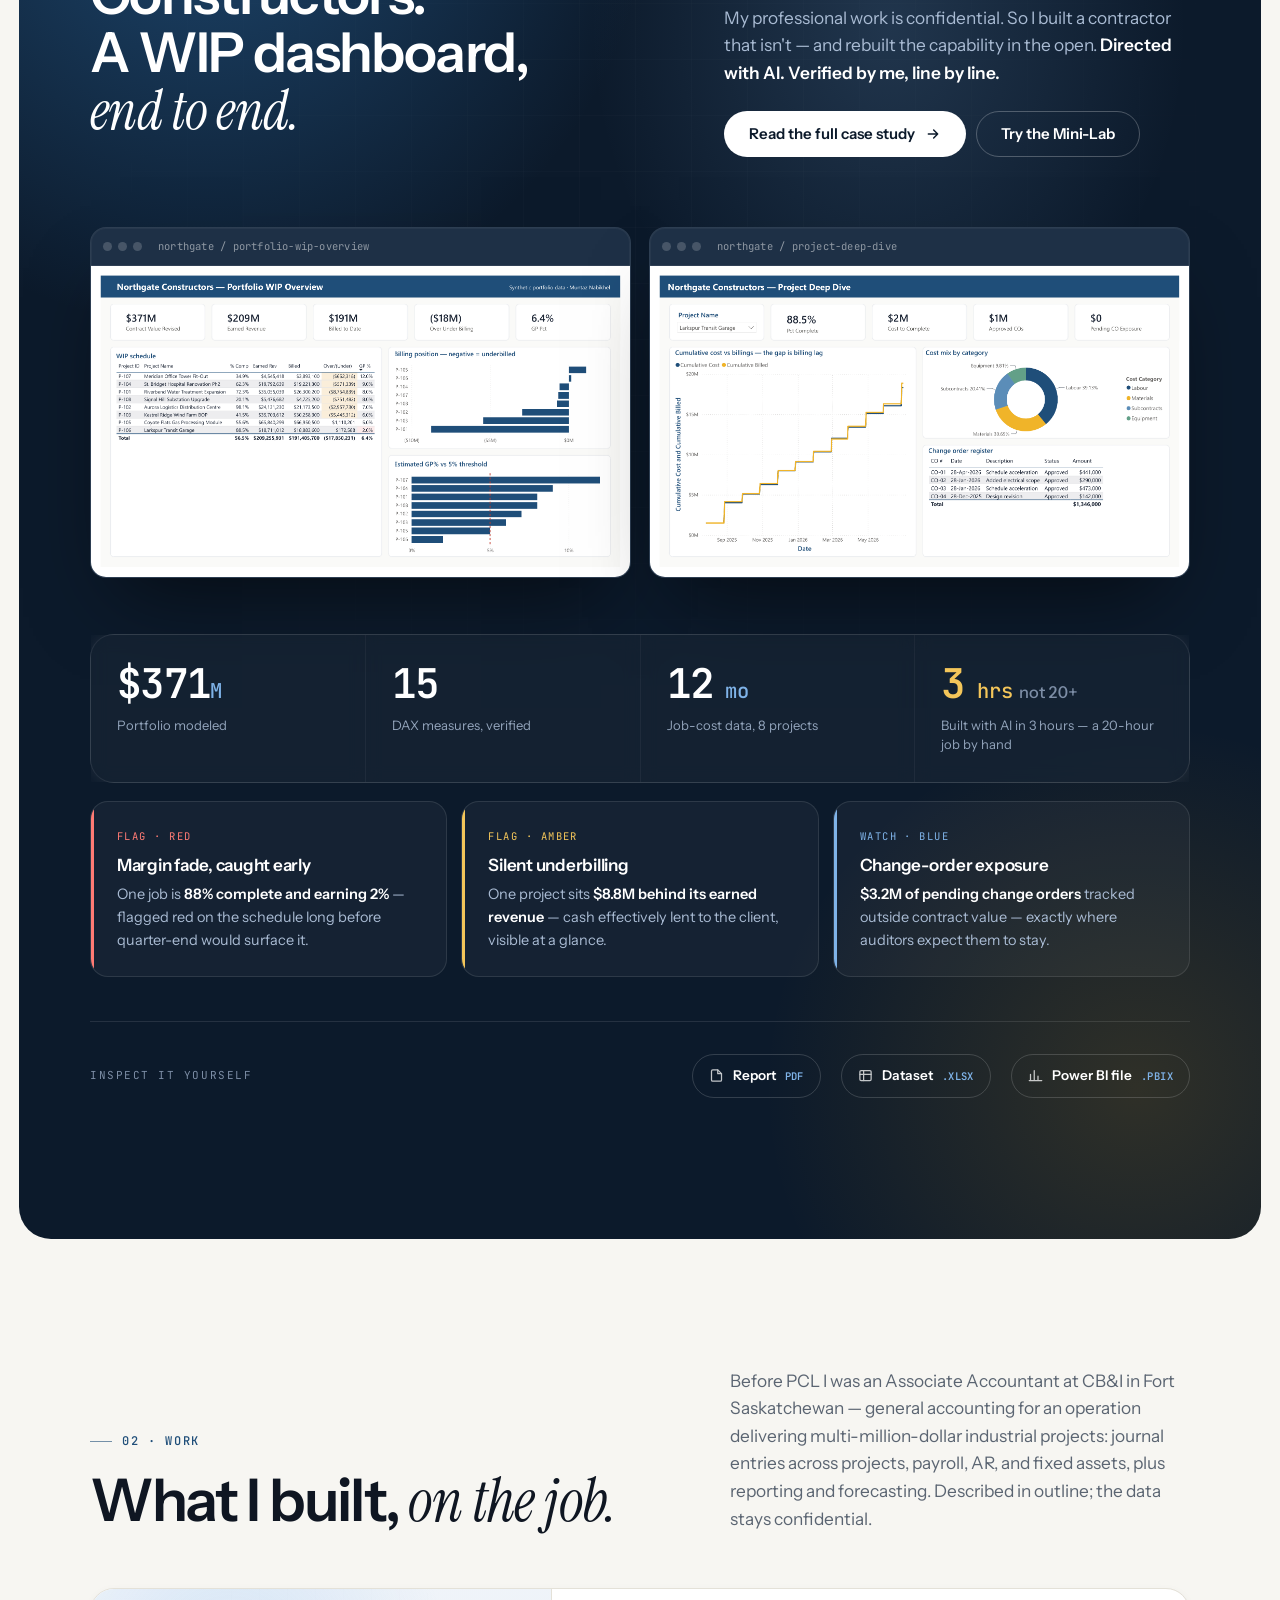
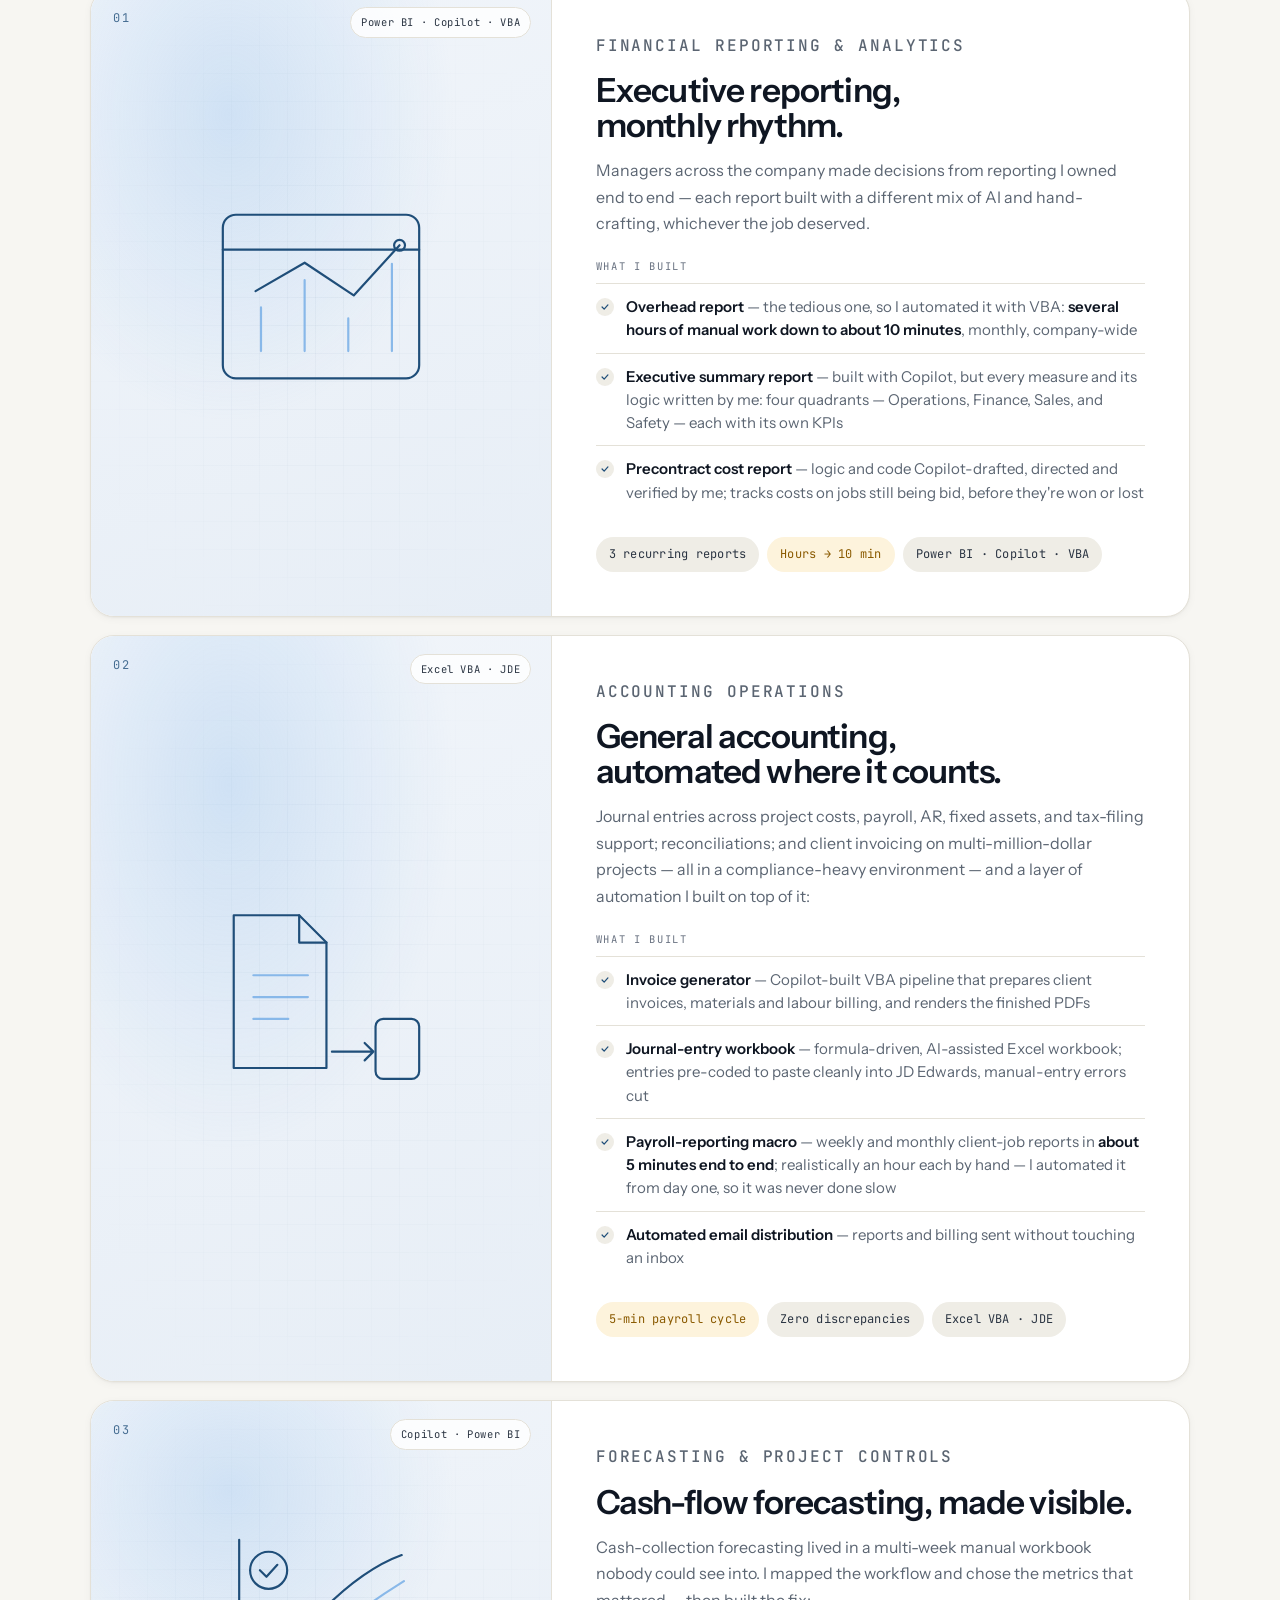
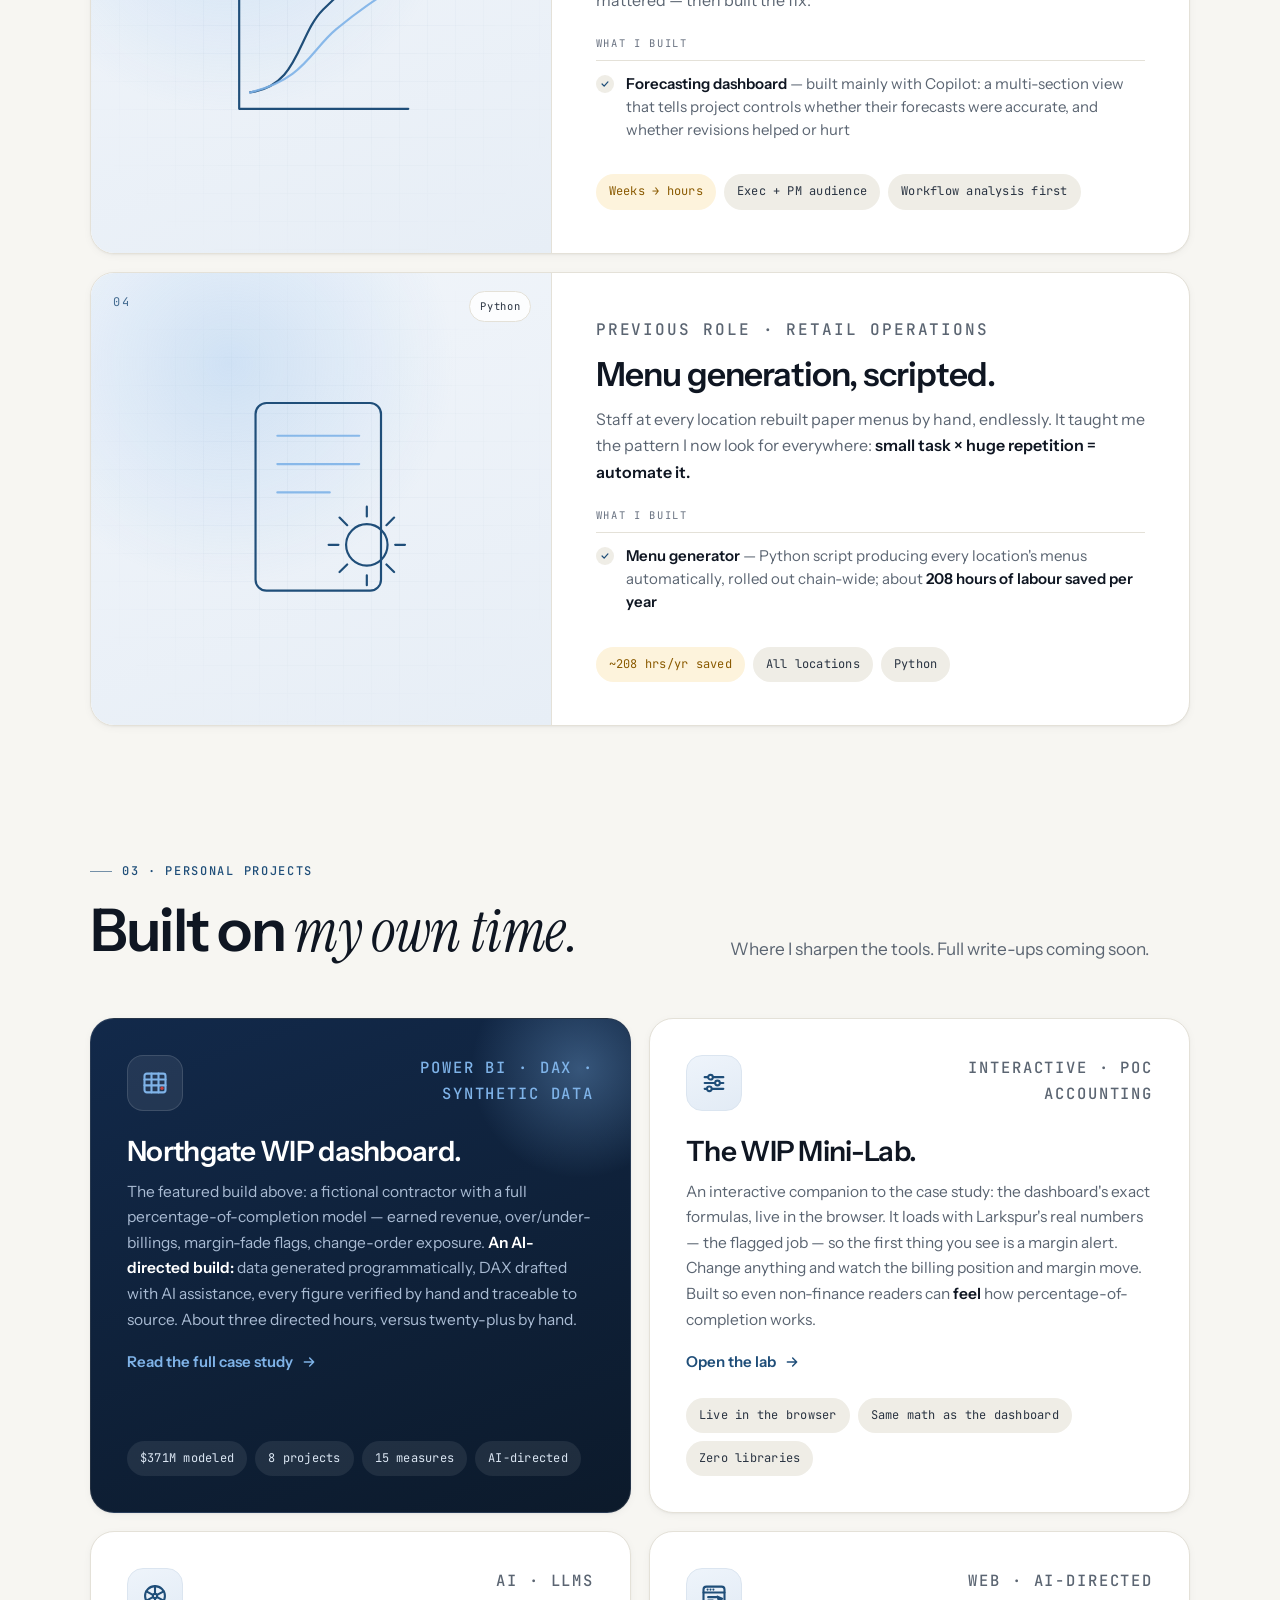
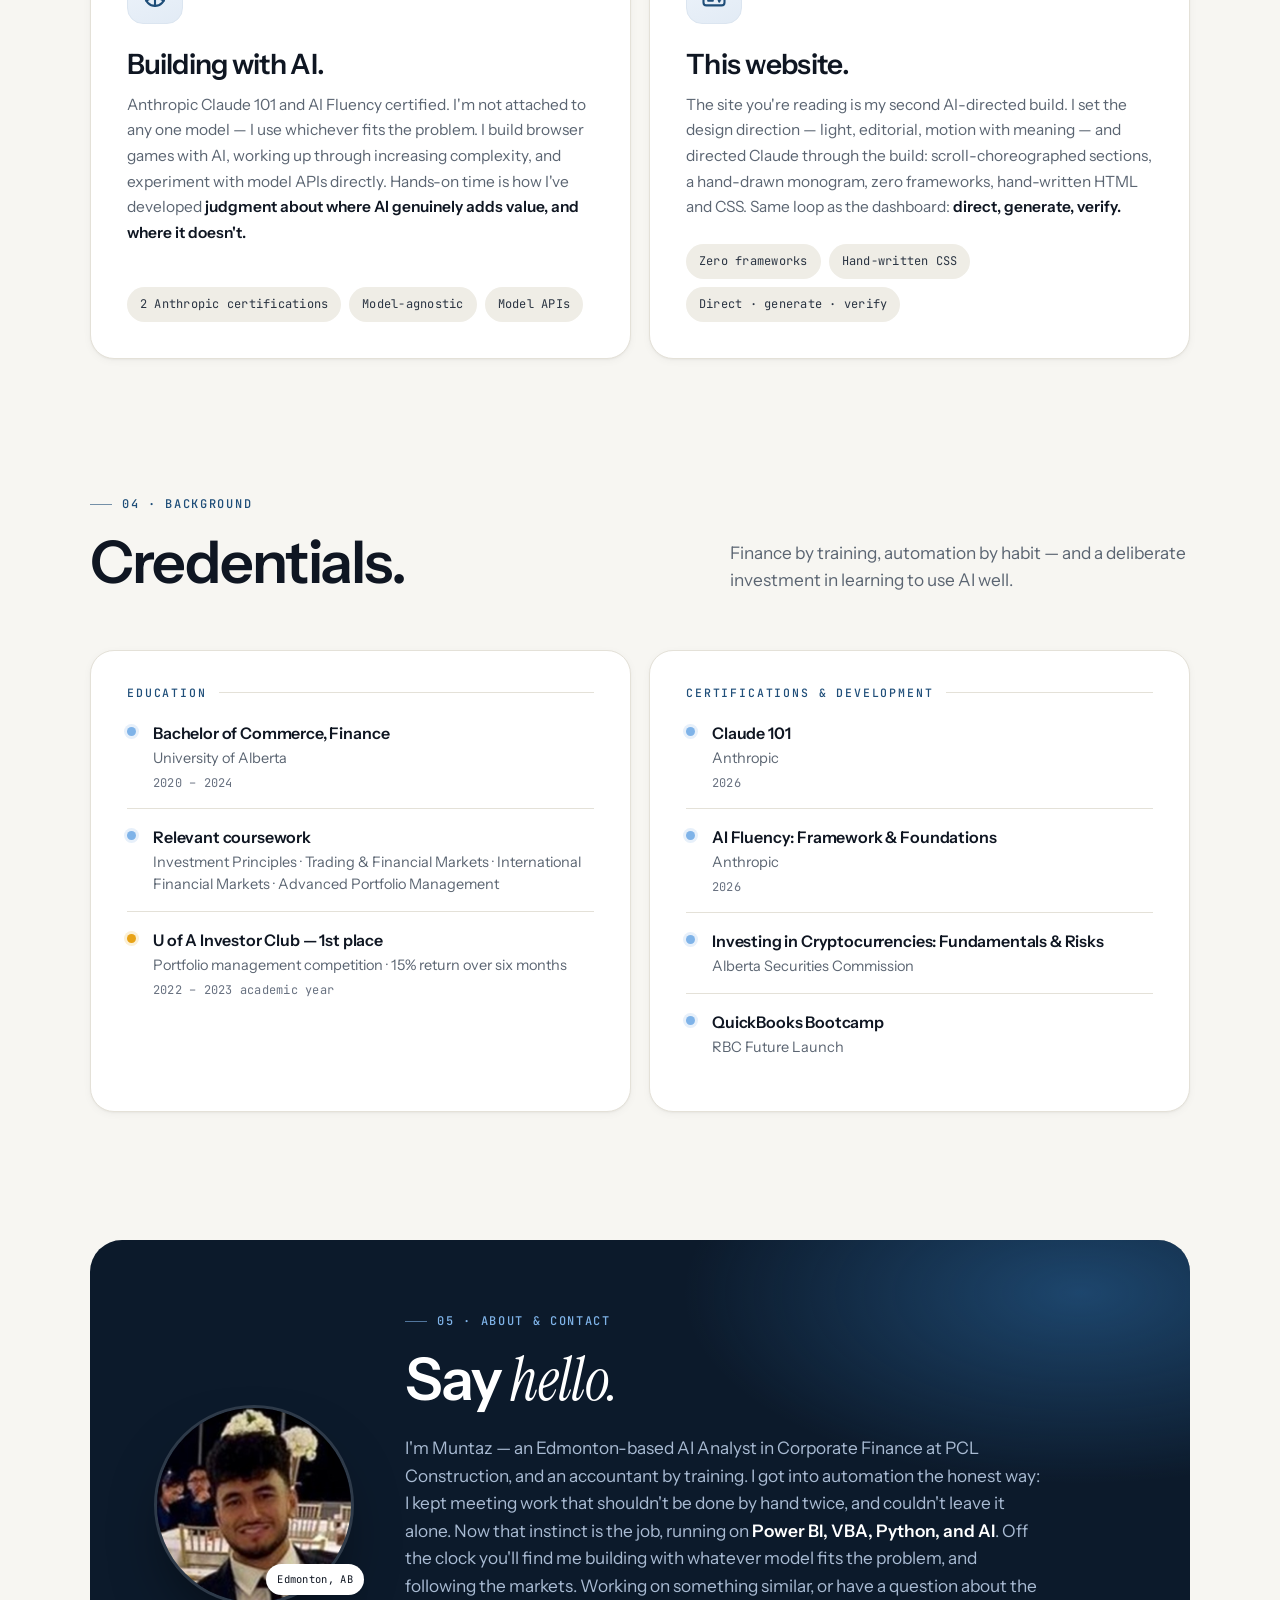
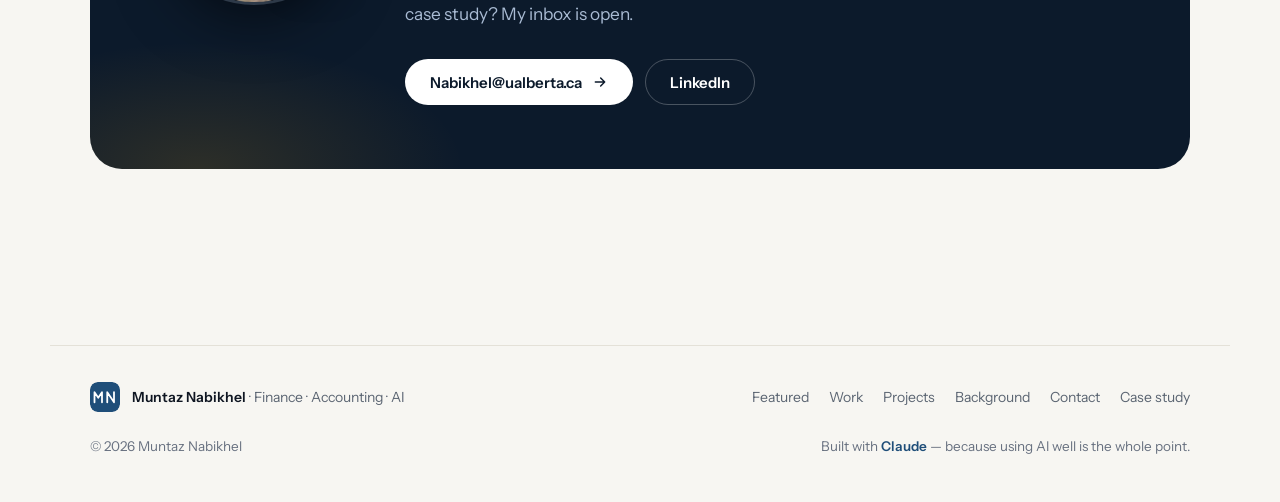
==== commit 57f4713c: "Describe CB&I role as general accounting: JEs across projects, payroll, AR, fixed assets Co-authored" ====
--- a/index.html
+++ b/index.html
@@ -216,7 +216,7 @@
         <p class="eyebrow reveal">02 · Work</p>
         <h2 class="reveal d1">What I built, <span class="serif">on the job.</span></h2>
       </div>
-      <p class="lead reveal d2">Before PCL I was an Associate Accountant at CB&amp;I in Fort Saskatchewan — accounting across a portfolio of multi-million-dollar industrial projects, plus reporting and forecasting. Described in outline; the data stays confidential.</p>
+      <p class="lead reveal d2">Before PCL I was an Associate Accountant at CB&amp;I in Fort Saskatchewan — general accounting for an operation delivering multi-million-dollar industrial projects: journal entries across projects, payroll, AR, and fixed assets, plus reporting and forecasting. Described in outline; the data stays confidential.</p>
     </div>
 
     <div class="cards">
@@ -247,8 +247,8 @@
         </div>
         <div class="card-body">
           <p class="tag">Accounting operations</p>
-          <h3>Construction accounting, automated where it counts.</h3>
-          <p>Journal entries, reconciliations, and client invoicing on multi-million-dollar projects, in a compliance-heavy environment — and a layer of automation I built on top of all of it:</p>
+          <h3>General accounting, automated where it counts.</h3>
+          <p>Journal entries across project costs, payroll, AR, fixed assets, and tax-filing support; reconciliations; and client invoicing on multi-million-dollar projects — all in a compliance-heavy environment — and a layer of automation I built on top of it:</p>
           <div class="built"><p class="bl">What I built</p>
             <ul>
               <li><b>Invoice generator</b> — Copilot-built VBA pipeline that prepares client invoices, materials and labour billing, and renders the finished PDFs</li>
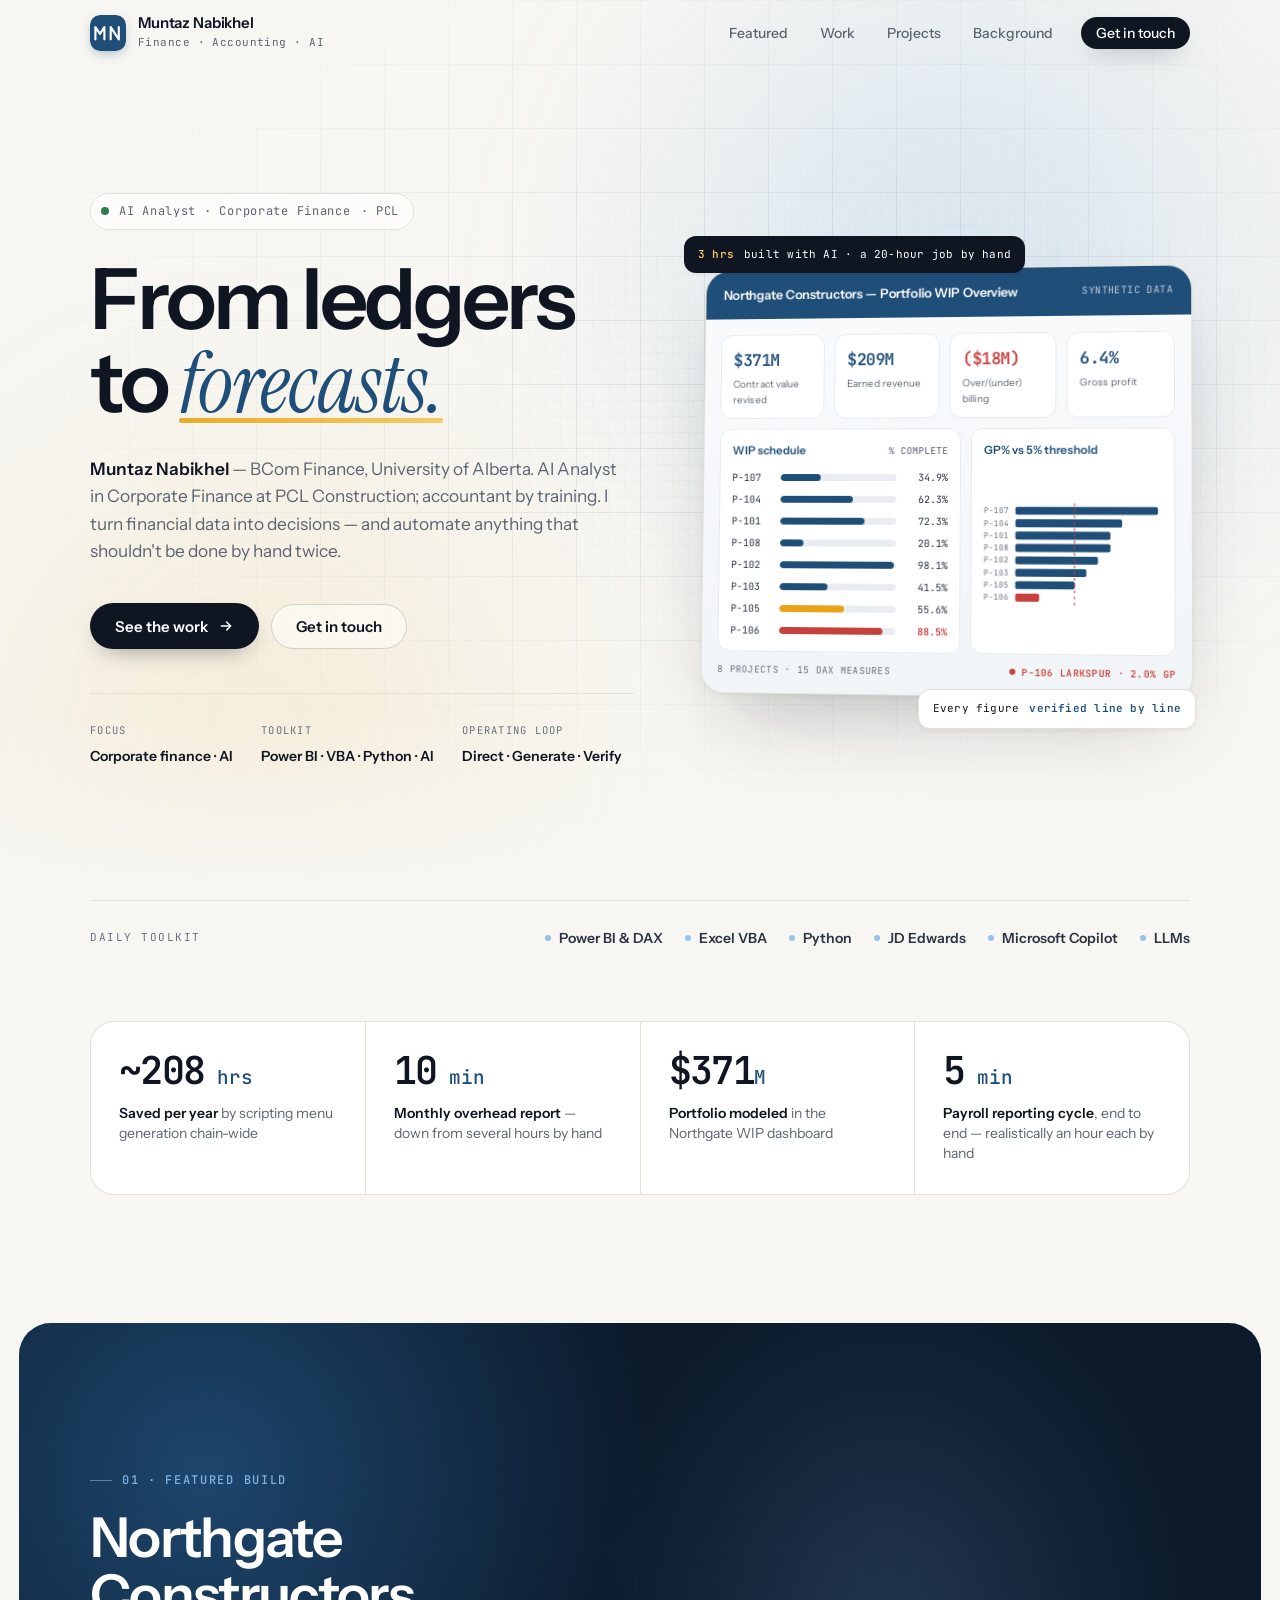
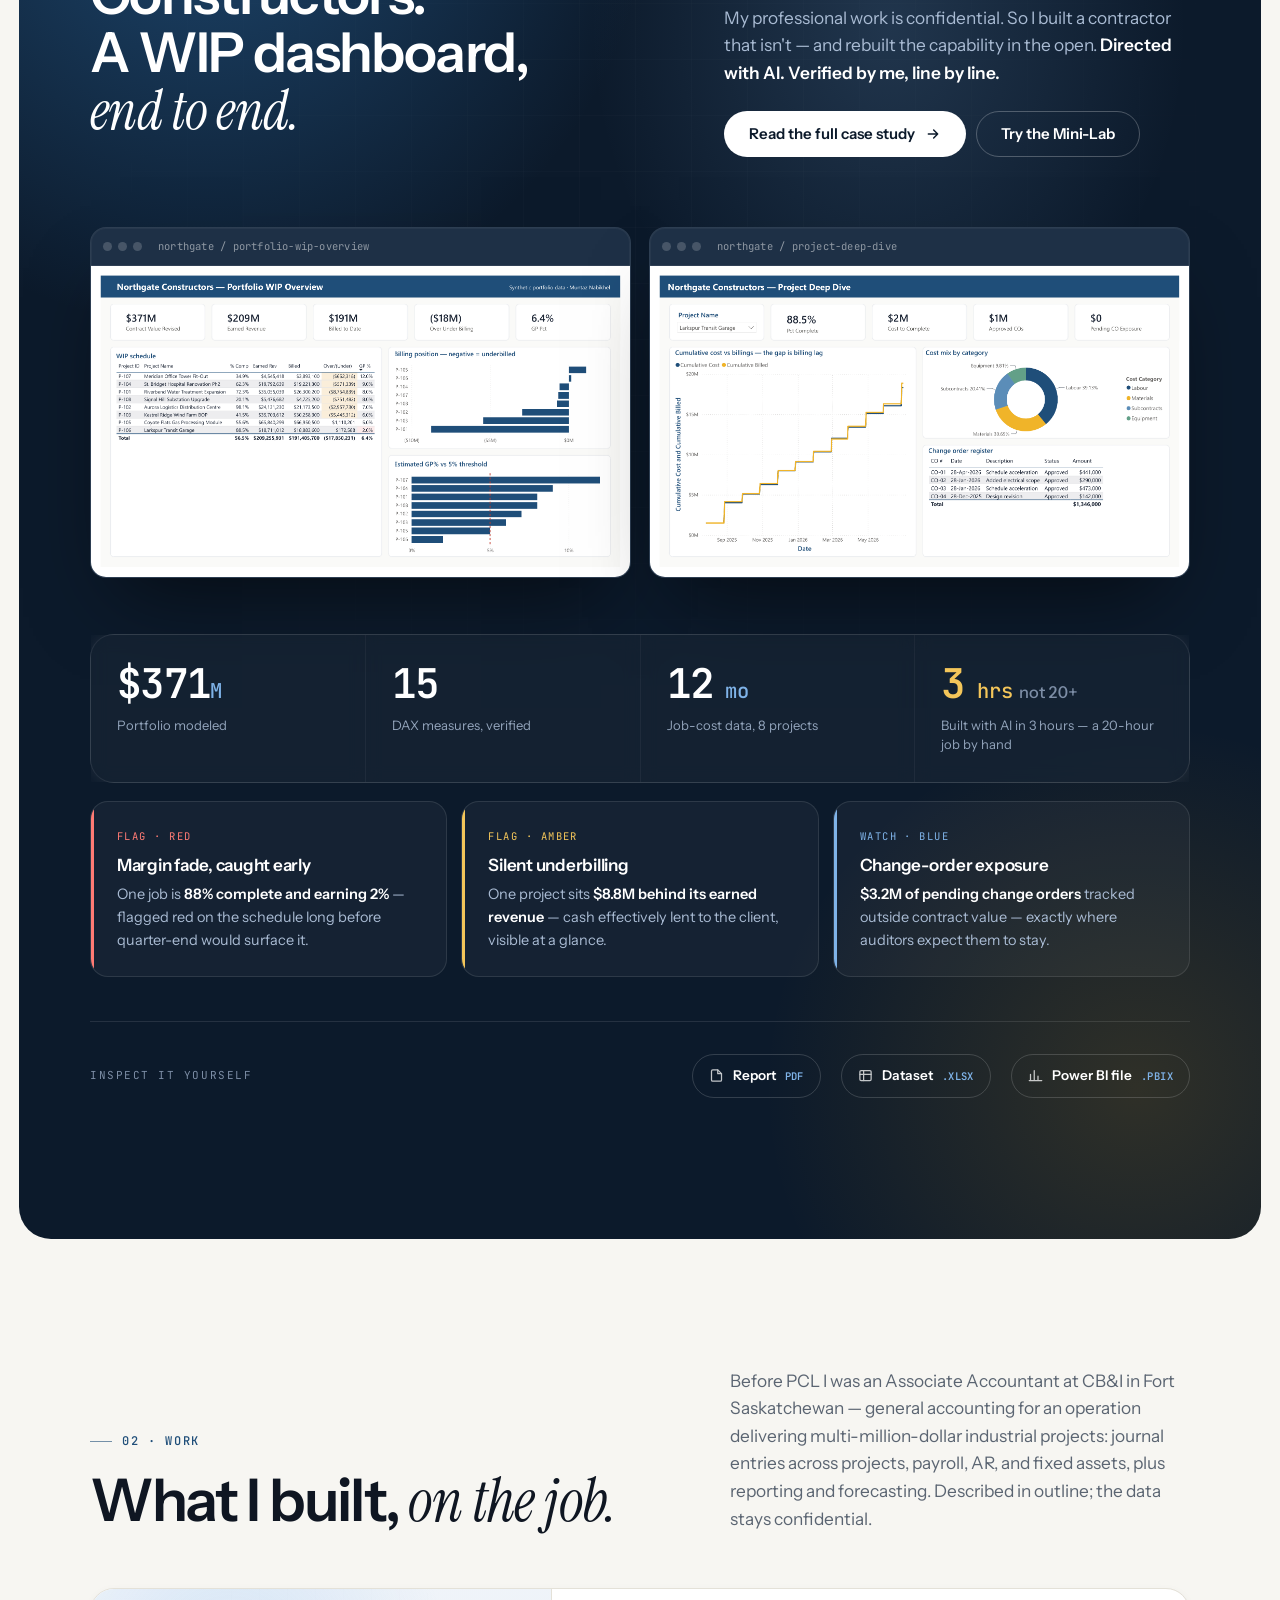
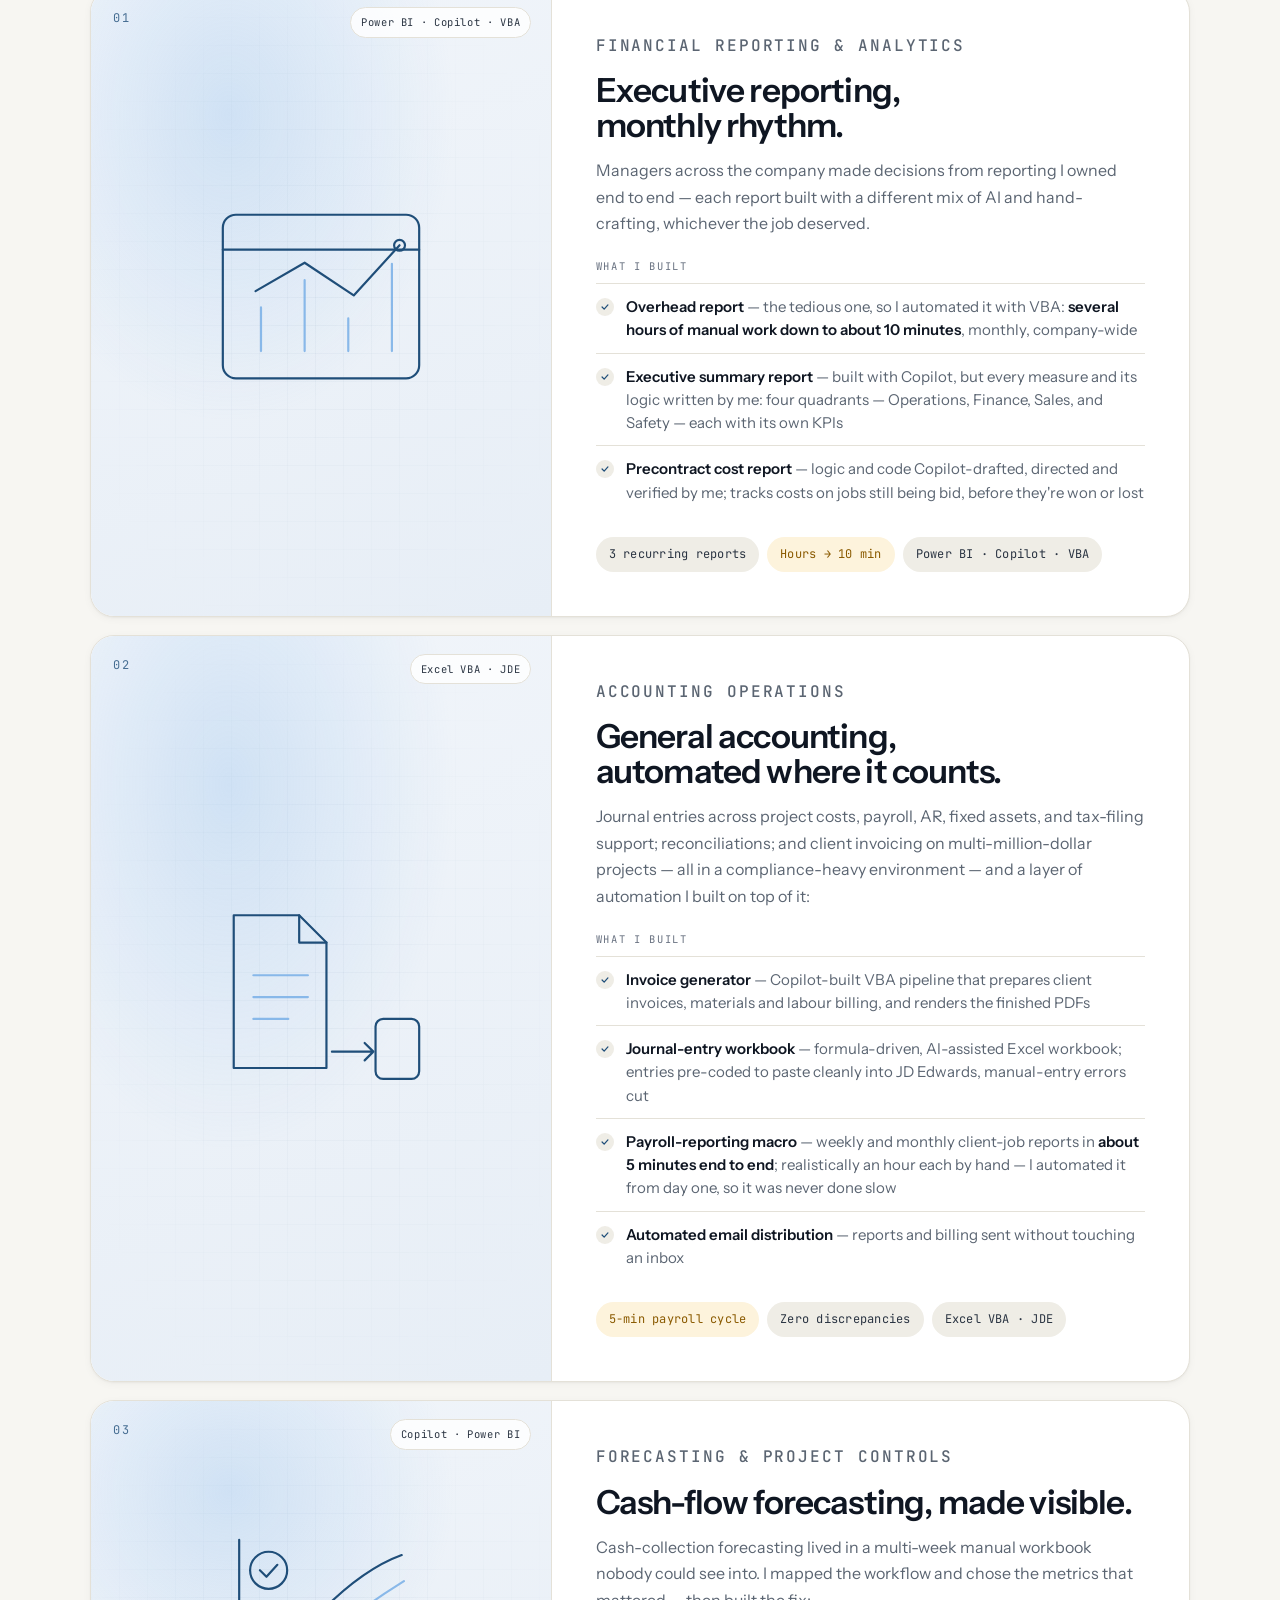
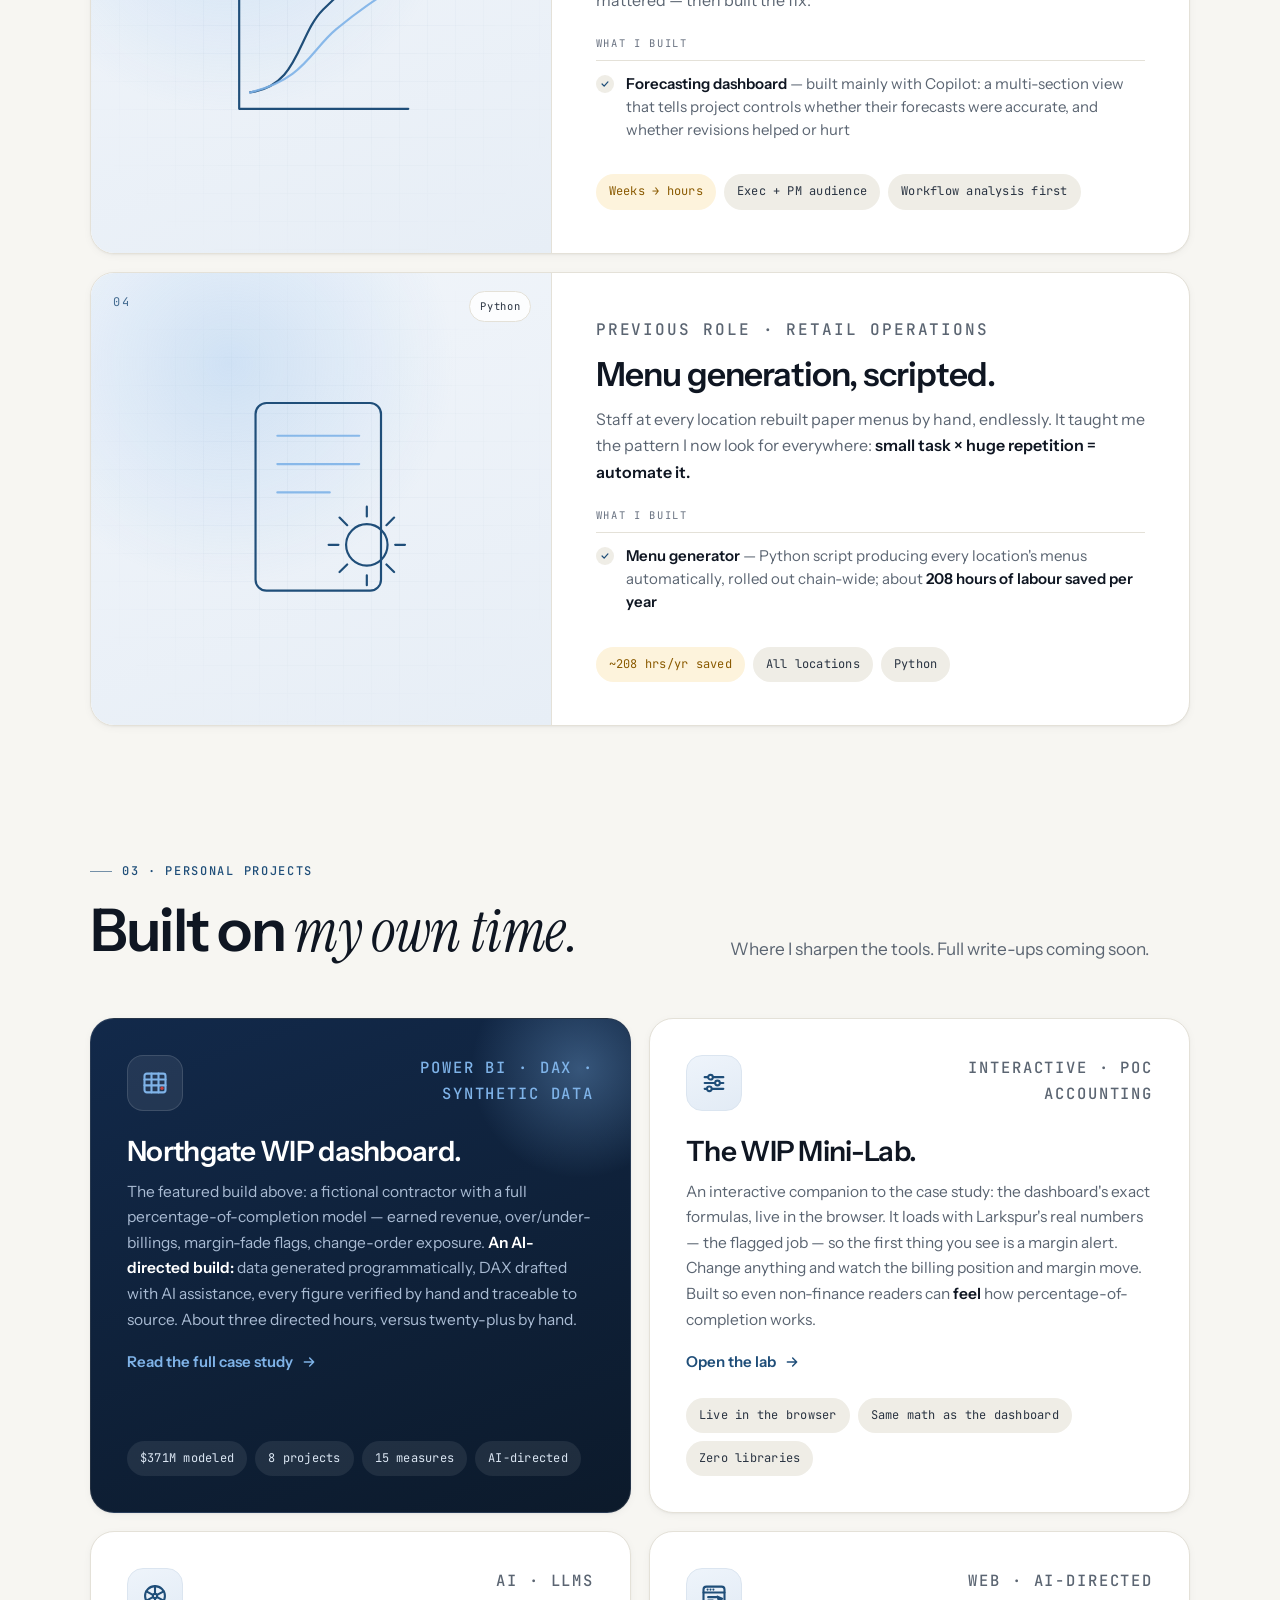
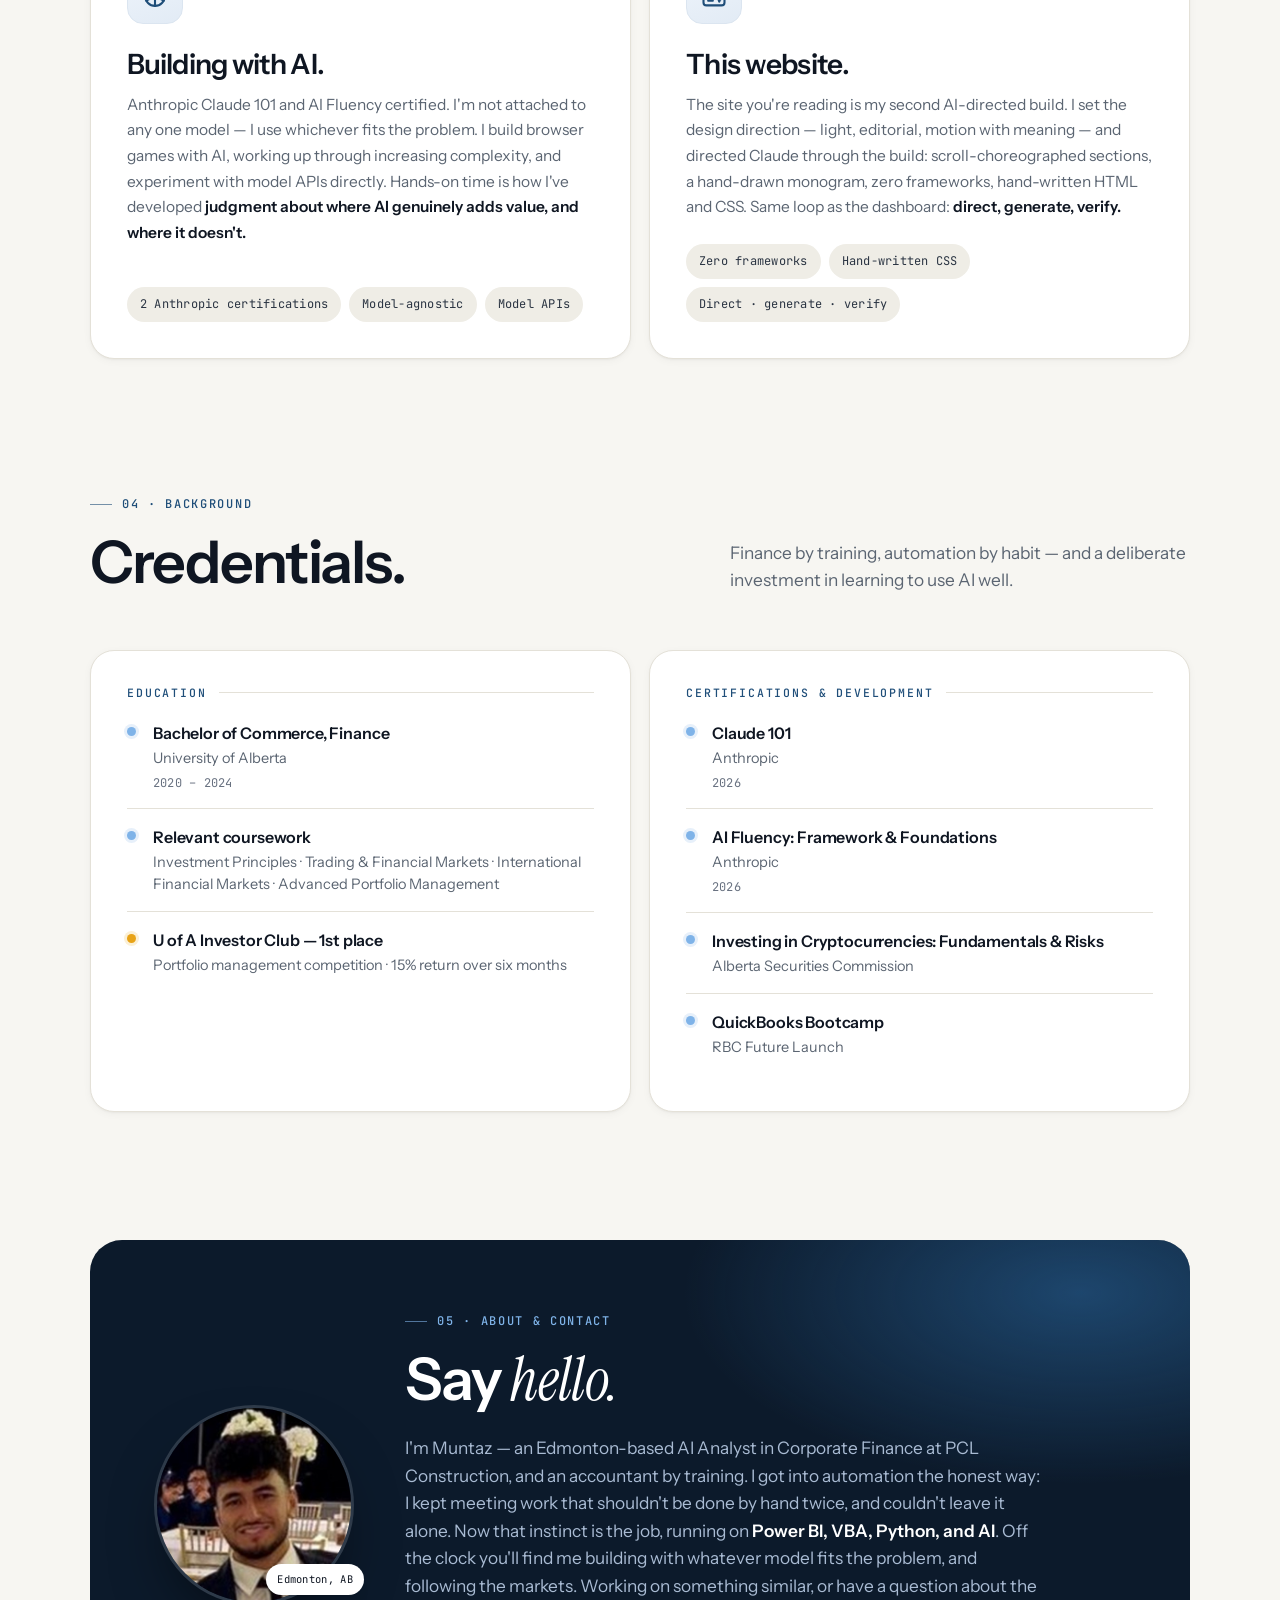
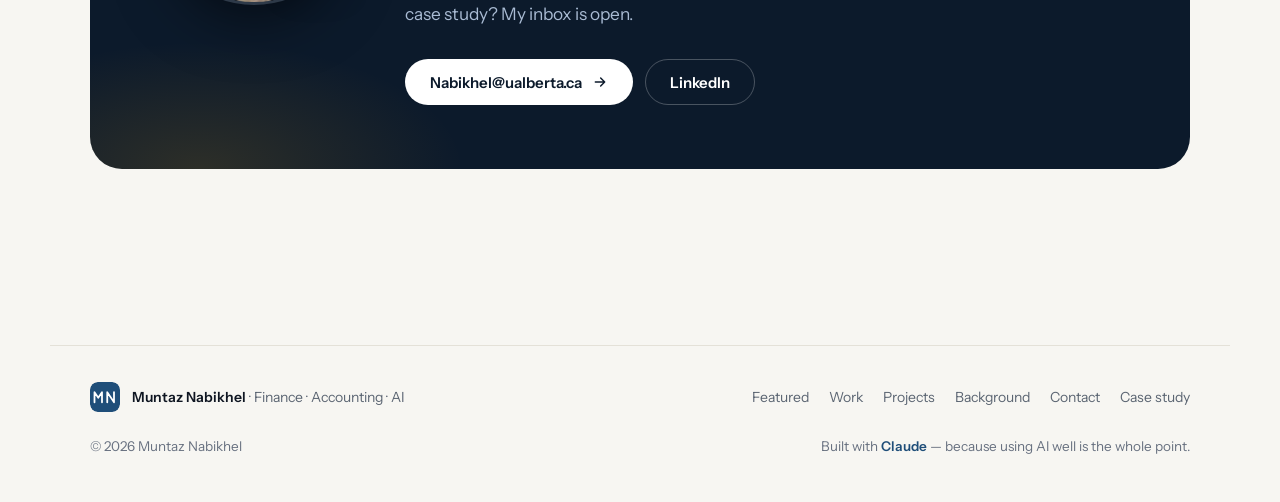
==== commit d2006b5e: "Describe CB&I role as general accounting: JEs across projects, payroll, AR, fixed assets Co-authored" ====
--- a/index.html
+++ b/index.html
@@ -373,7 +373,7 @@
         <ul>
           <li><b>Bachelor of Commerce, Finance</b>University of Alberta<span class="when">2020 – 2024</span></li>
           <li><b>Relevant coursework</b>Investment Principles · Trading &amp; Financial Markets · International Financial Markets · Advanced Portfolio Management</li>
-          <li class="win"><b>U of A Investor Club — 1st place</b>Portfolio management competition · 15% return over six months<span class="when">2022 – 2023 academic year</span></li>
+          <li class="win"><b>U of A Investor Club — 1st place</b>Portfolio management competition · 15% return over six months</li>
         </ul>
       </div>
       <div class="cred reveal d1">
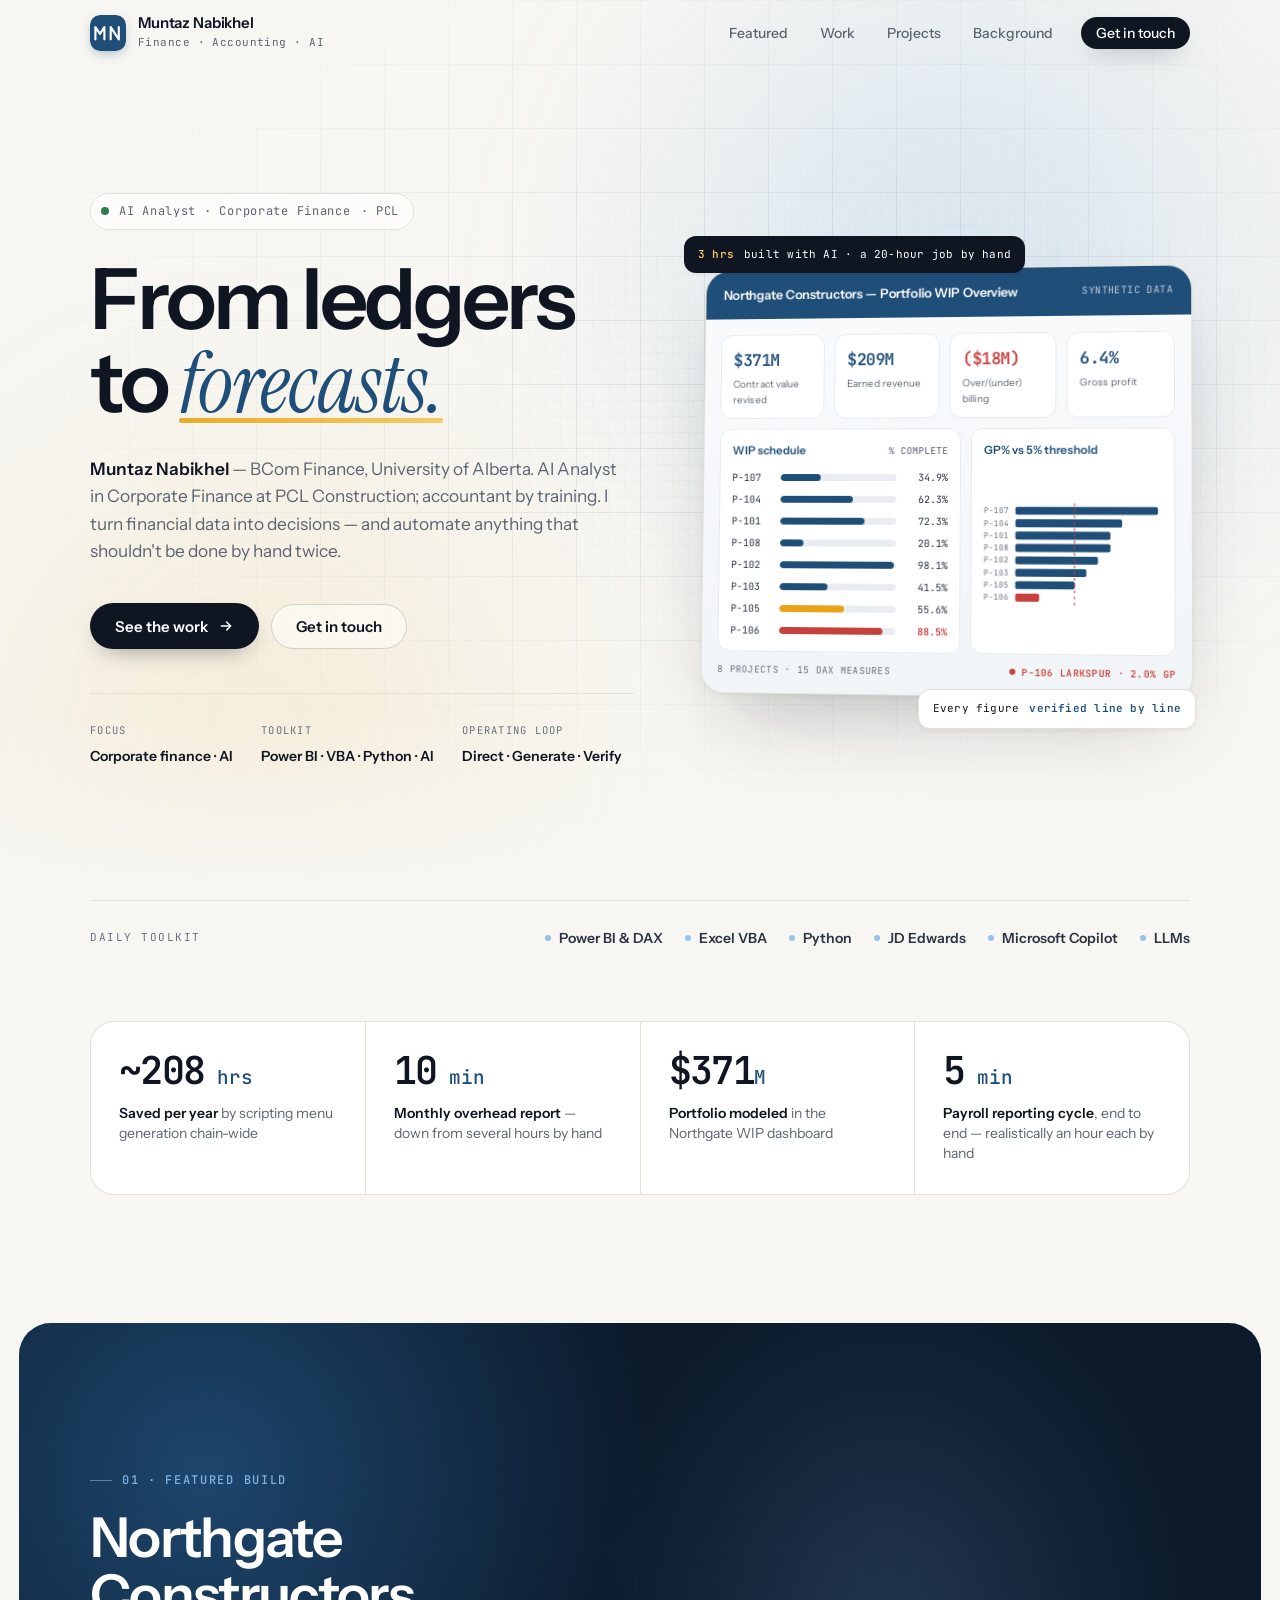
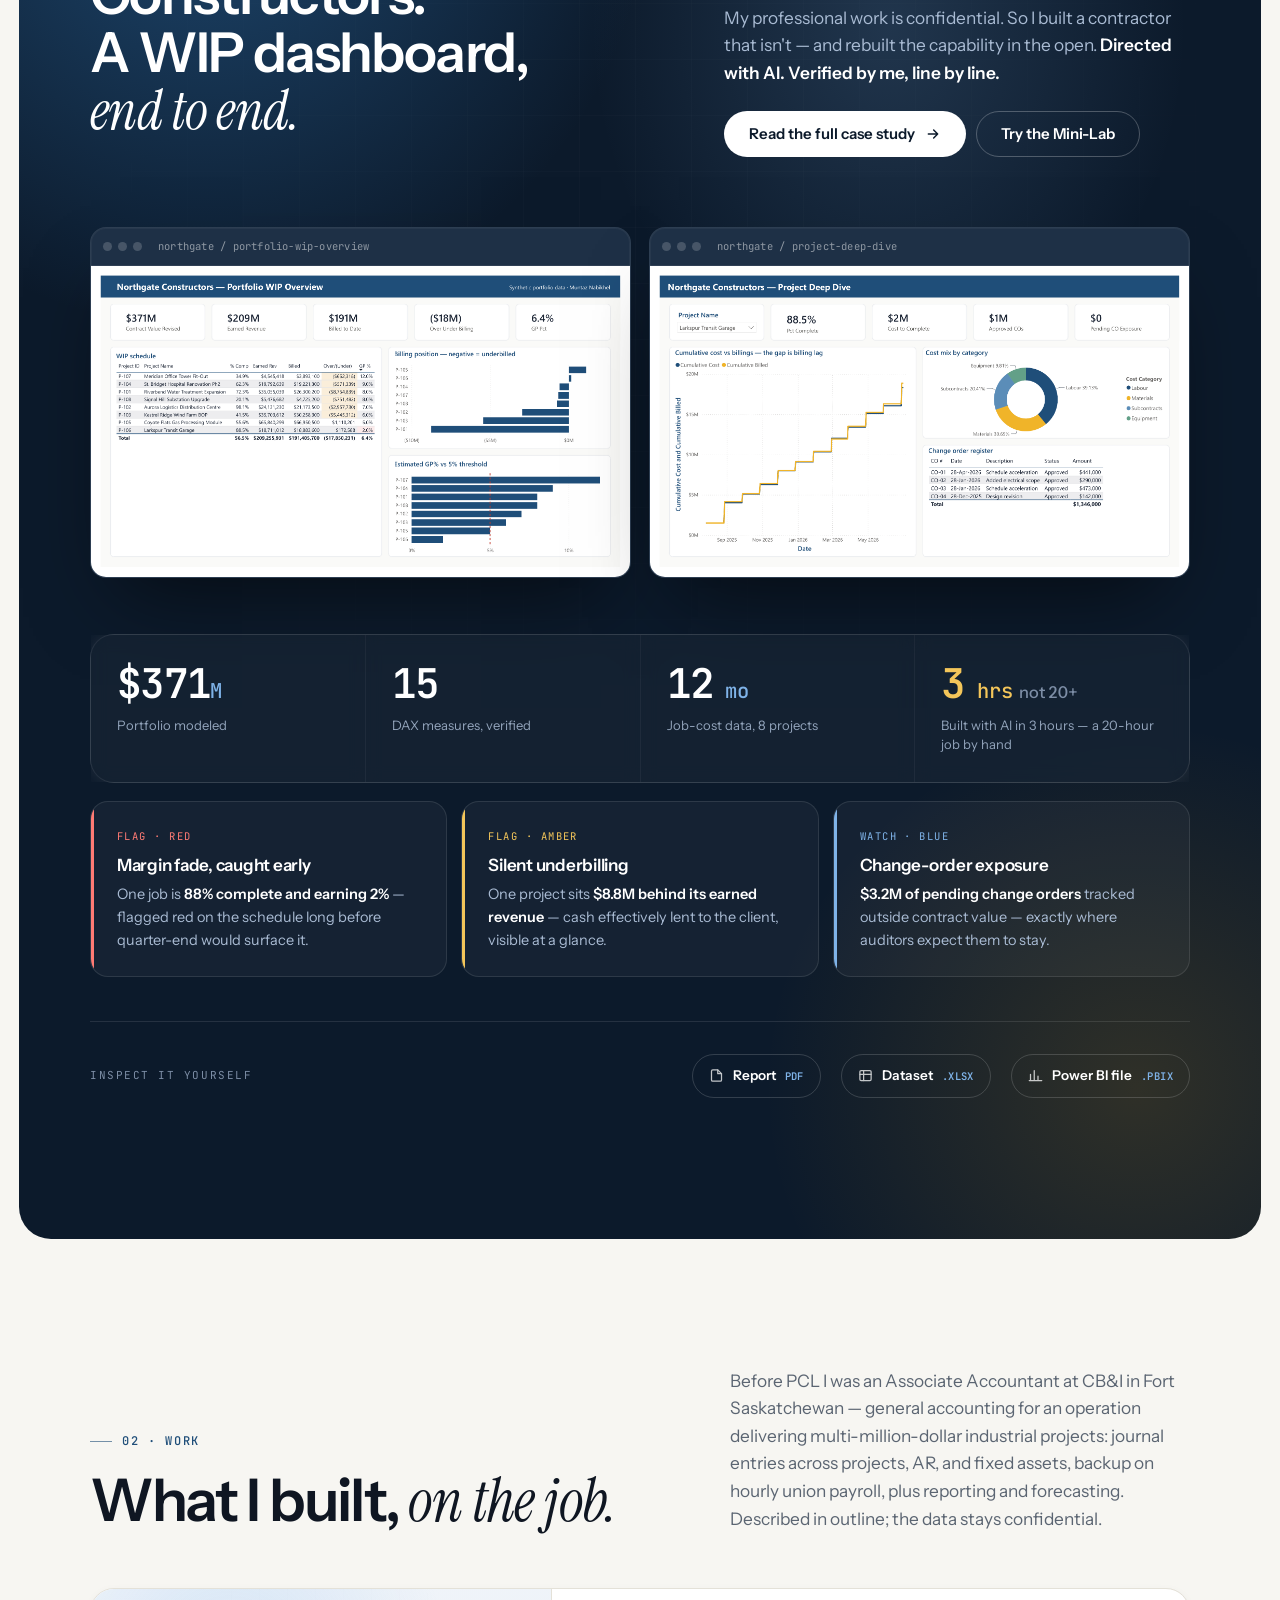
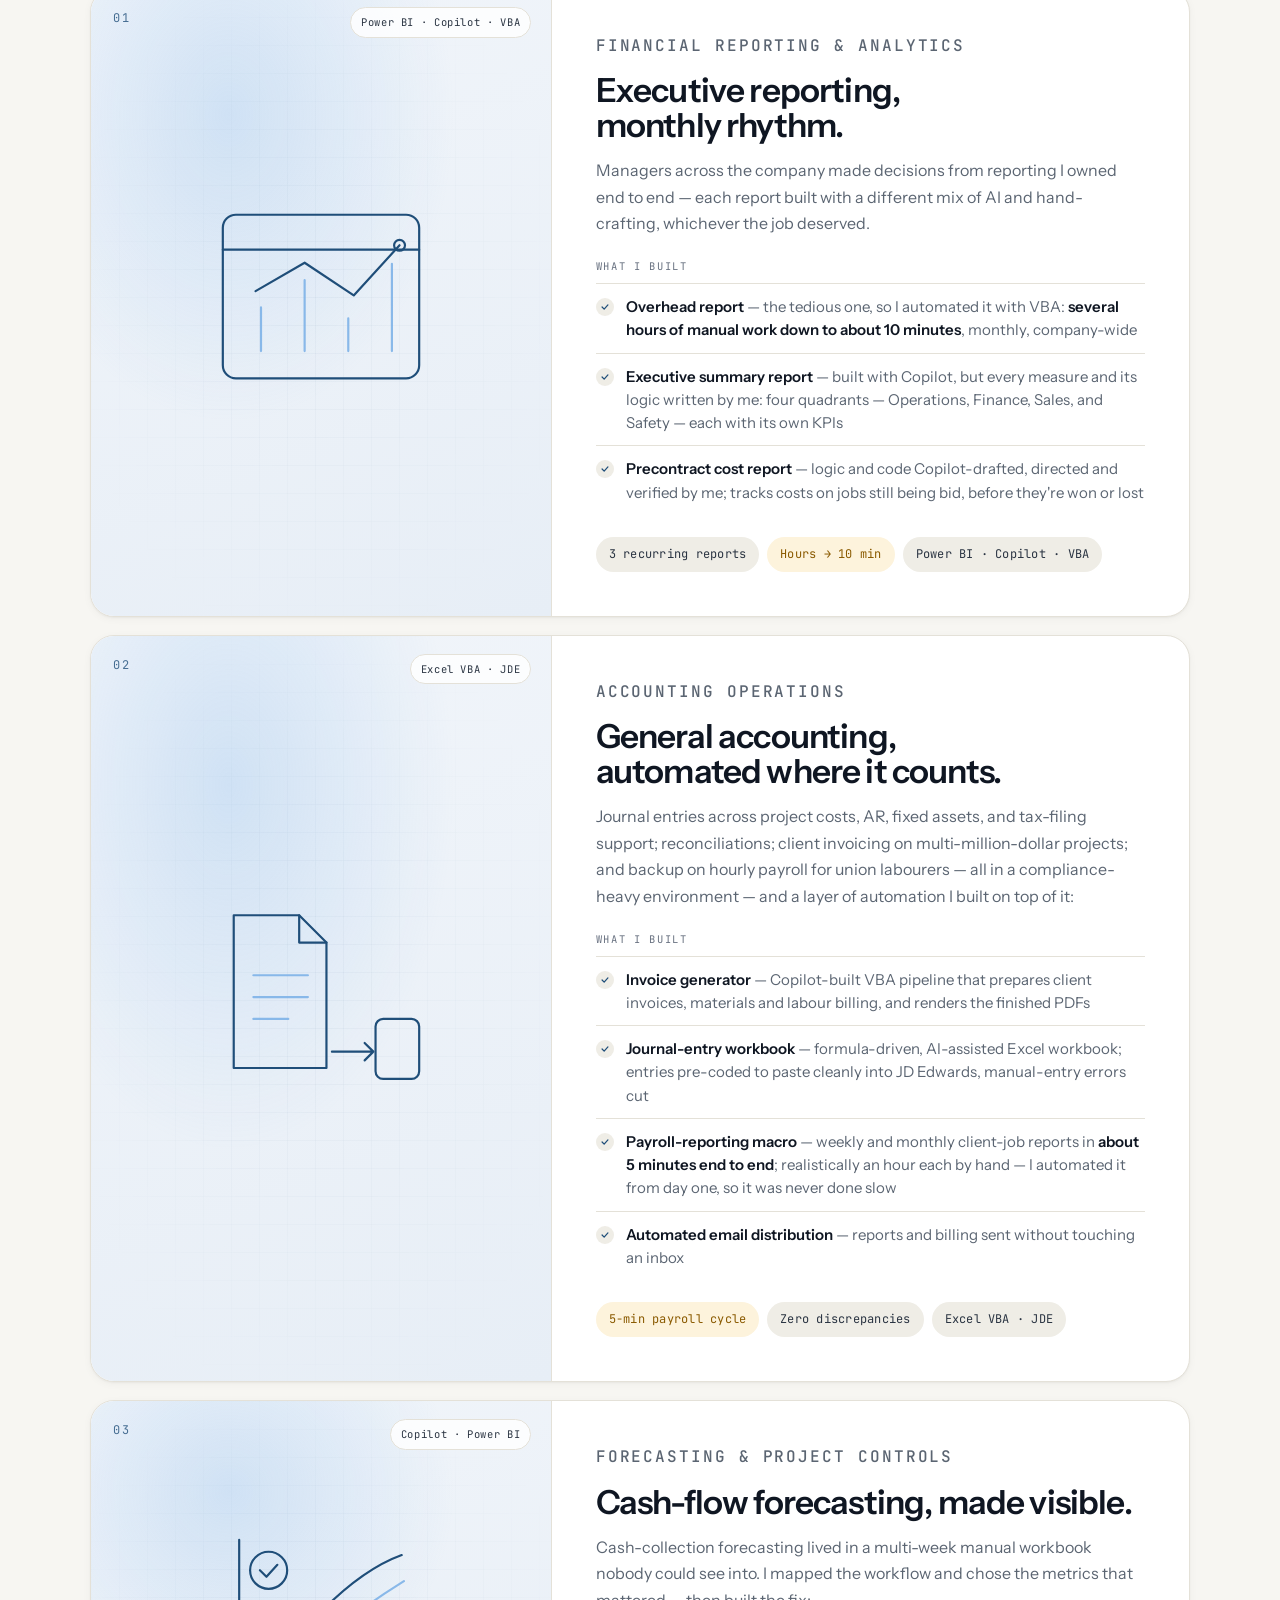
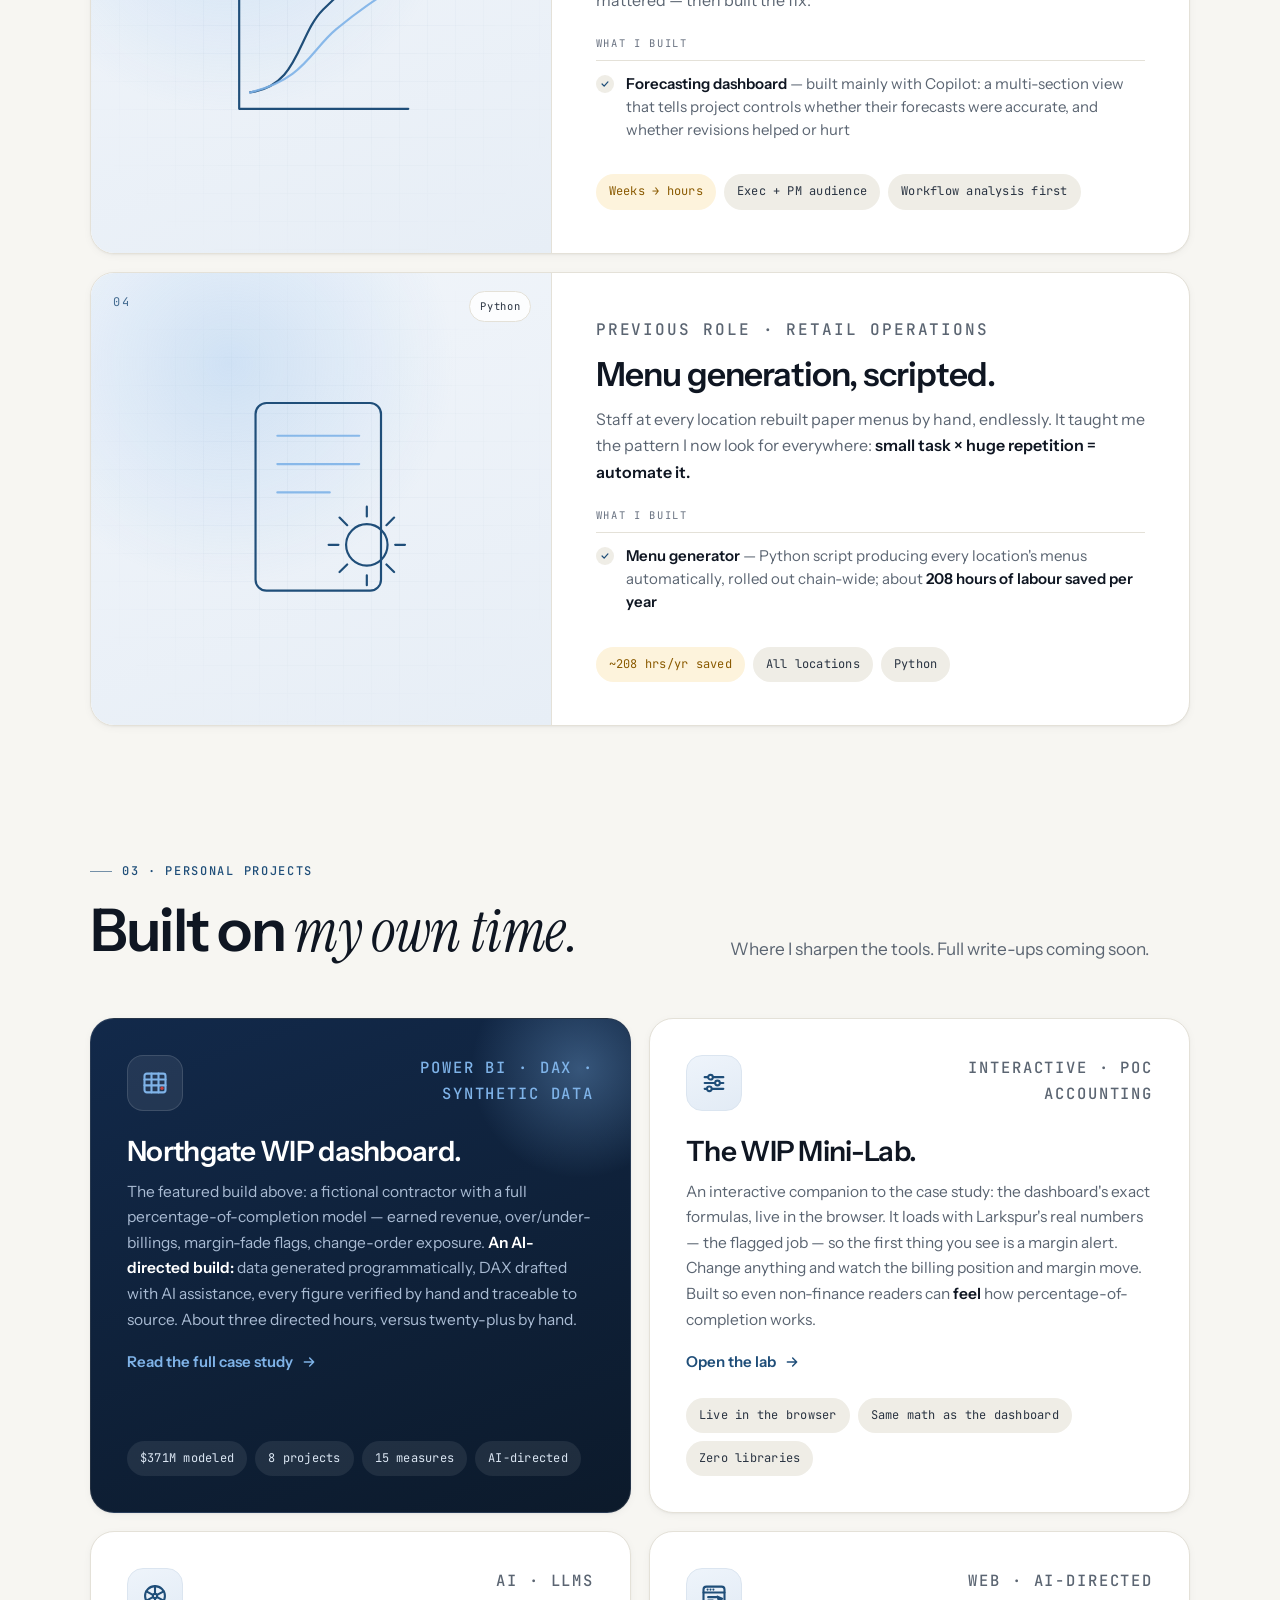
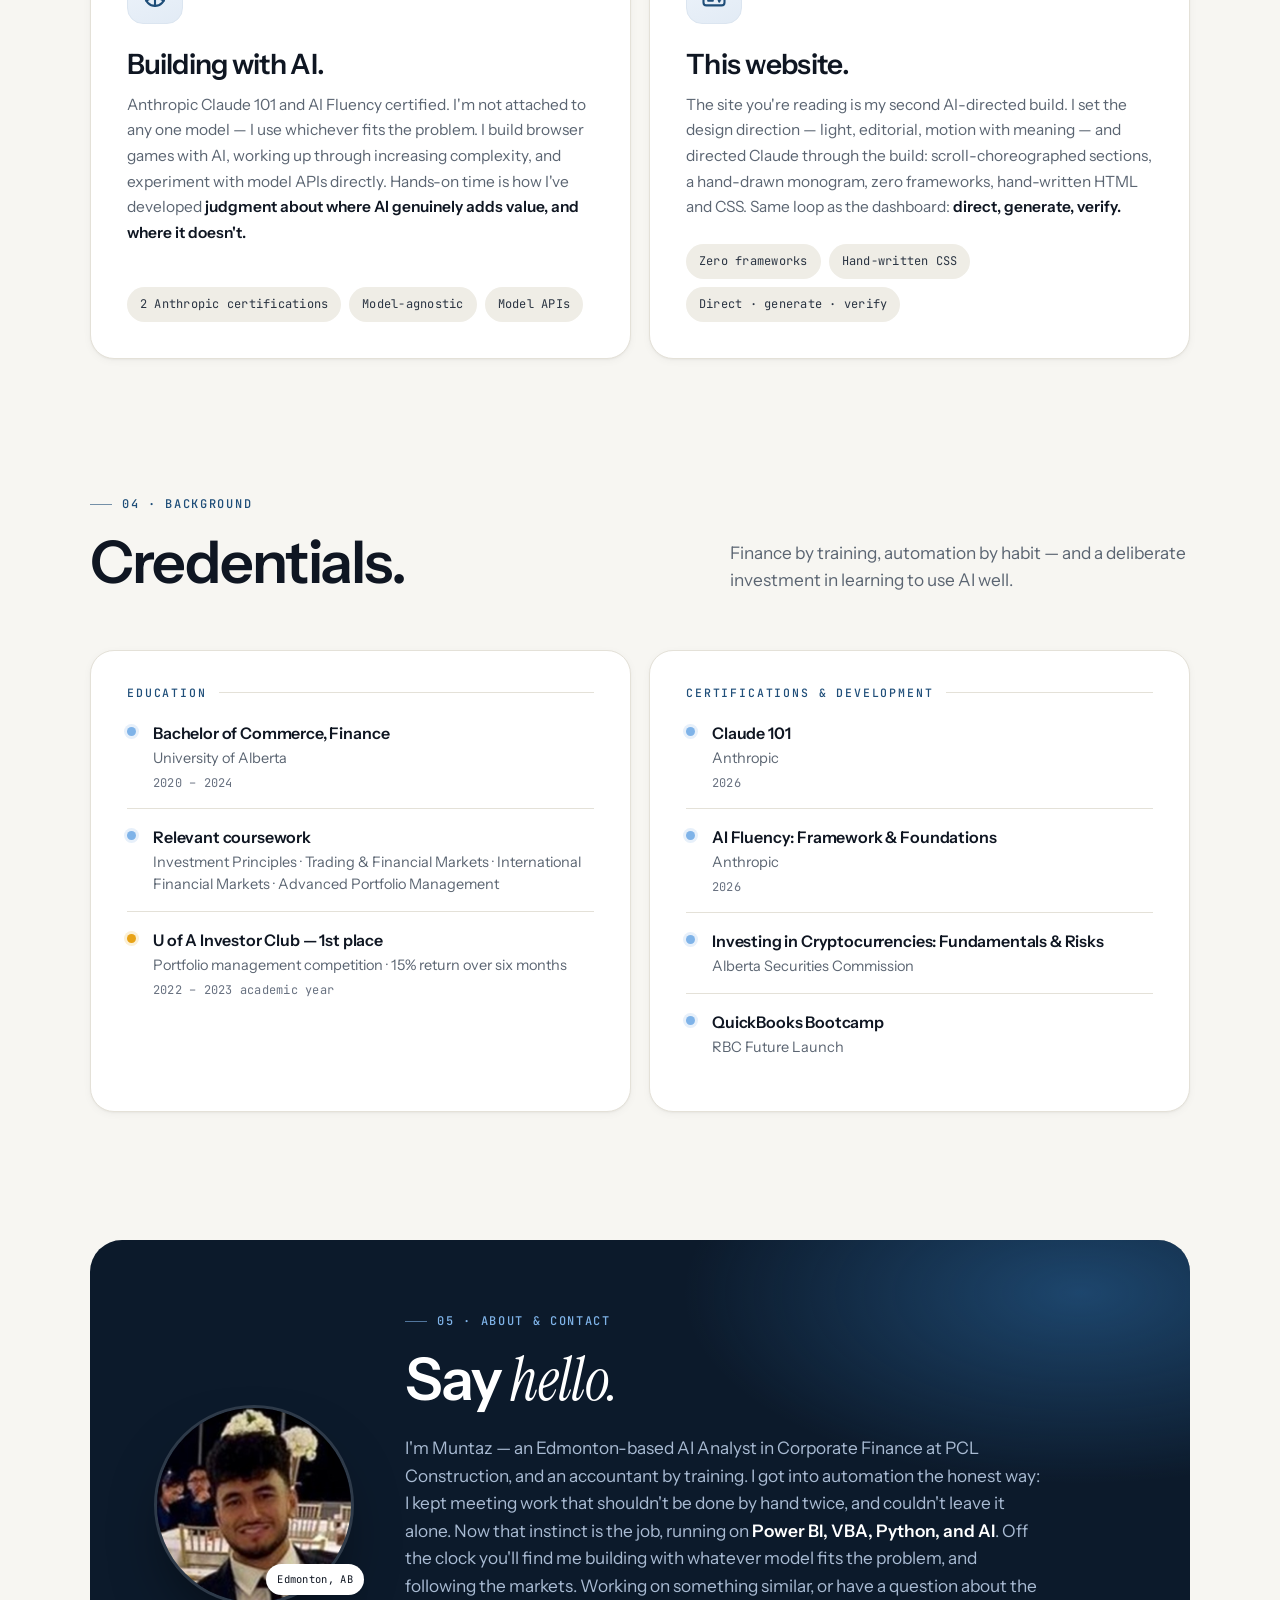
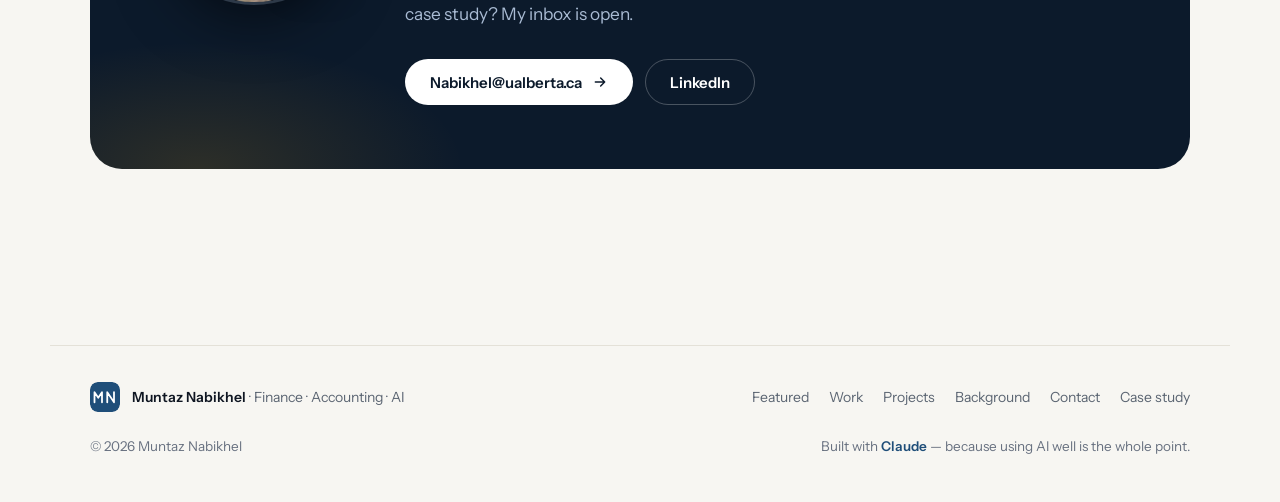
==== commit 2e55f90f: "Payroll scope: backup on hourly union-labourer payroll Co-authored-by: MNabikhel <MNabikhel@users.no" ====
--- a/index.html
+++ b/index.html
@@ -216,7 +216,7 @@
         <p class="eyebrow reveal">02 · Work</p>
         <h2 class="reveal d1">What I built, <span class="serif">on the job.</span></h2>
       </div>
-      <p class="lead reveal d2">Before PCL I was an Associate Accountant at CB&amp;I in Fort Saskatchewan — general accounting for an operation delivering multi-million-dollar industrial projects: journal entries across projects, payroll, AR, and fixed assets, plus reporting and forecasting. Described in outline; the data stays confidential.</p>
+      <p class="lead reveal d2">Before PCL I was an Associate Accountant at CB&amp;I in Fort Saskatchewan — general accounting for an operation delivering multi-million-dollar industrial projects: journal entries across projects, AR, and fixed assets, backup on hourly union payroll, plus reporting and forecasting. Described in outline; the data stays confidential.</p>
     </div>
 
     <div class="cards">
@@ -248,7 +248,7 @@
         <div class="card-body">
           <p class="tag">Accounting operations</p>
           <h3>General accounting, automated where it counts.</h3>
-          <p>Journal entries across project costs, payroll, AR, fixed assets, and tax-filing support; reconciliations; and client invoicing on multi-million-dollar projects — all in a compliance-heavy environment — and a layer of automation I built on top of it:</p>
+          <p>Journal entries across project costs, AR, fixed assets, and tax-filing support; reconciliations; client invoicing on multi-million-dollar projects; and backup on hourly payroll for union labourers — all in a compliance-heavy environment — and a layer of automation I built on top of it:</p>
           <div class="built"><p class="bl">What I built</p>
             <ul>
               <li><b>Invoice generator</b> — Copilot-built VBA pipeline that prepares client invoices, materials and labour billing, and renders the finished PDFs</li>
@@ -373,7 +373,7 @@
         <ul>
           <li><b>Bachelor of Commerce, Finance</b>University of Alberta<span class="when">2020 – 2024</span></li>
           <li><b>Relevant coursework</b>Investment Principles · Trading &amp; Financial Markets · International Financial Markets · Advanced Portfolio Management</li>
-          <li class="win"><b>U of A Investor Club — 1st place</b>Portfolio management competition · 15% return over six months</li>
+          <li class="win"><b>U of A Investor Club — 1st place</b>Portfolio management competition · 15% return over six months<span class="when">2022 – 2023 academic year</span></li>
         </ul>
       </div>
       <div class="cred reveal d1">
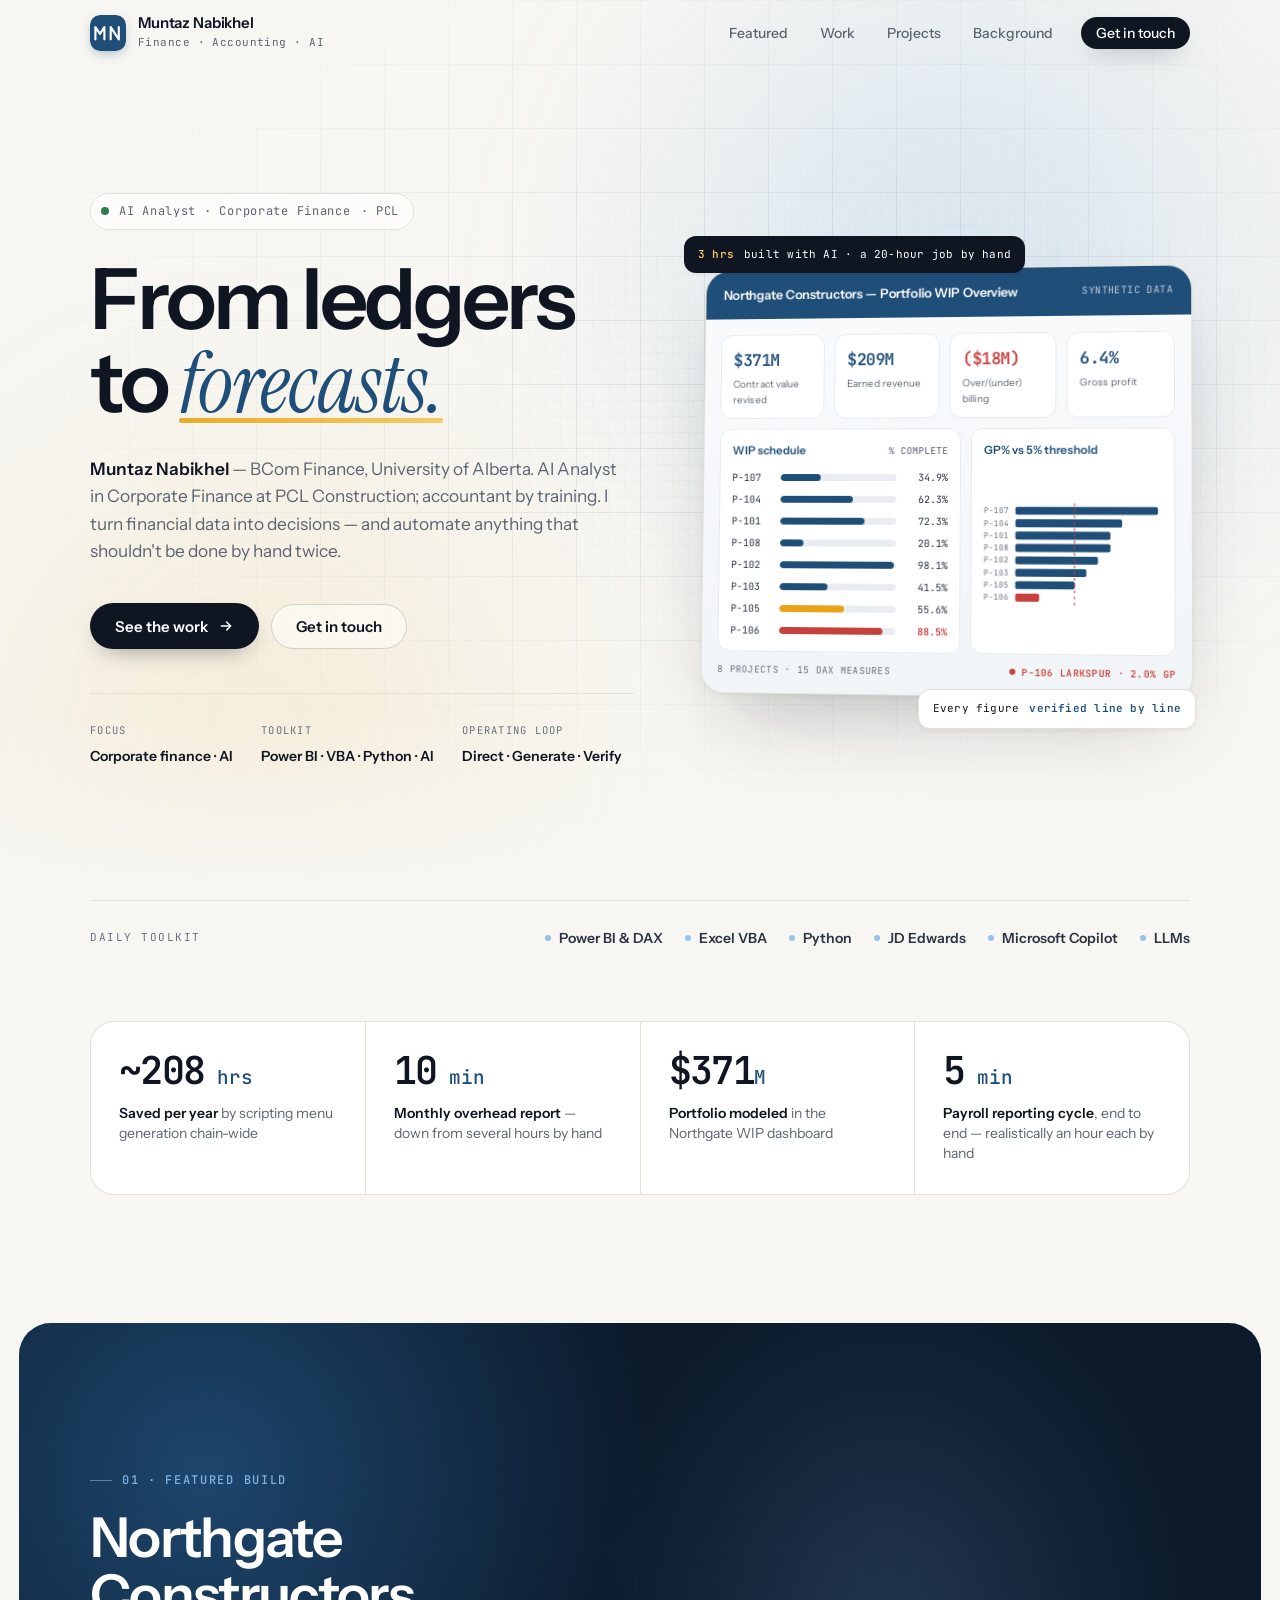
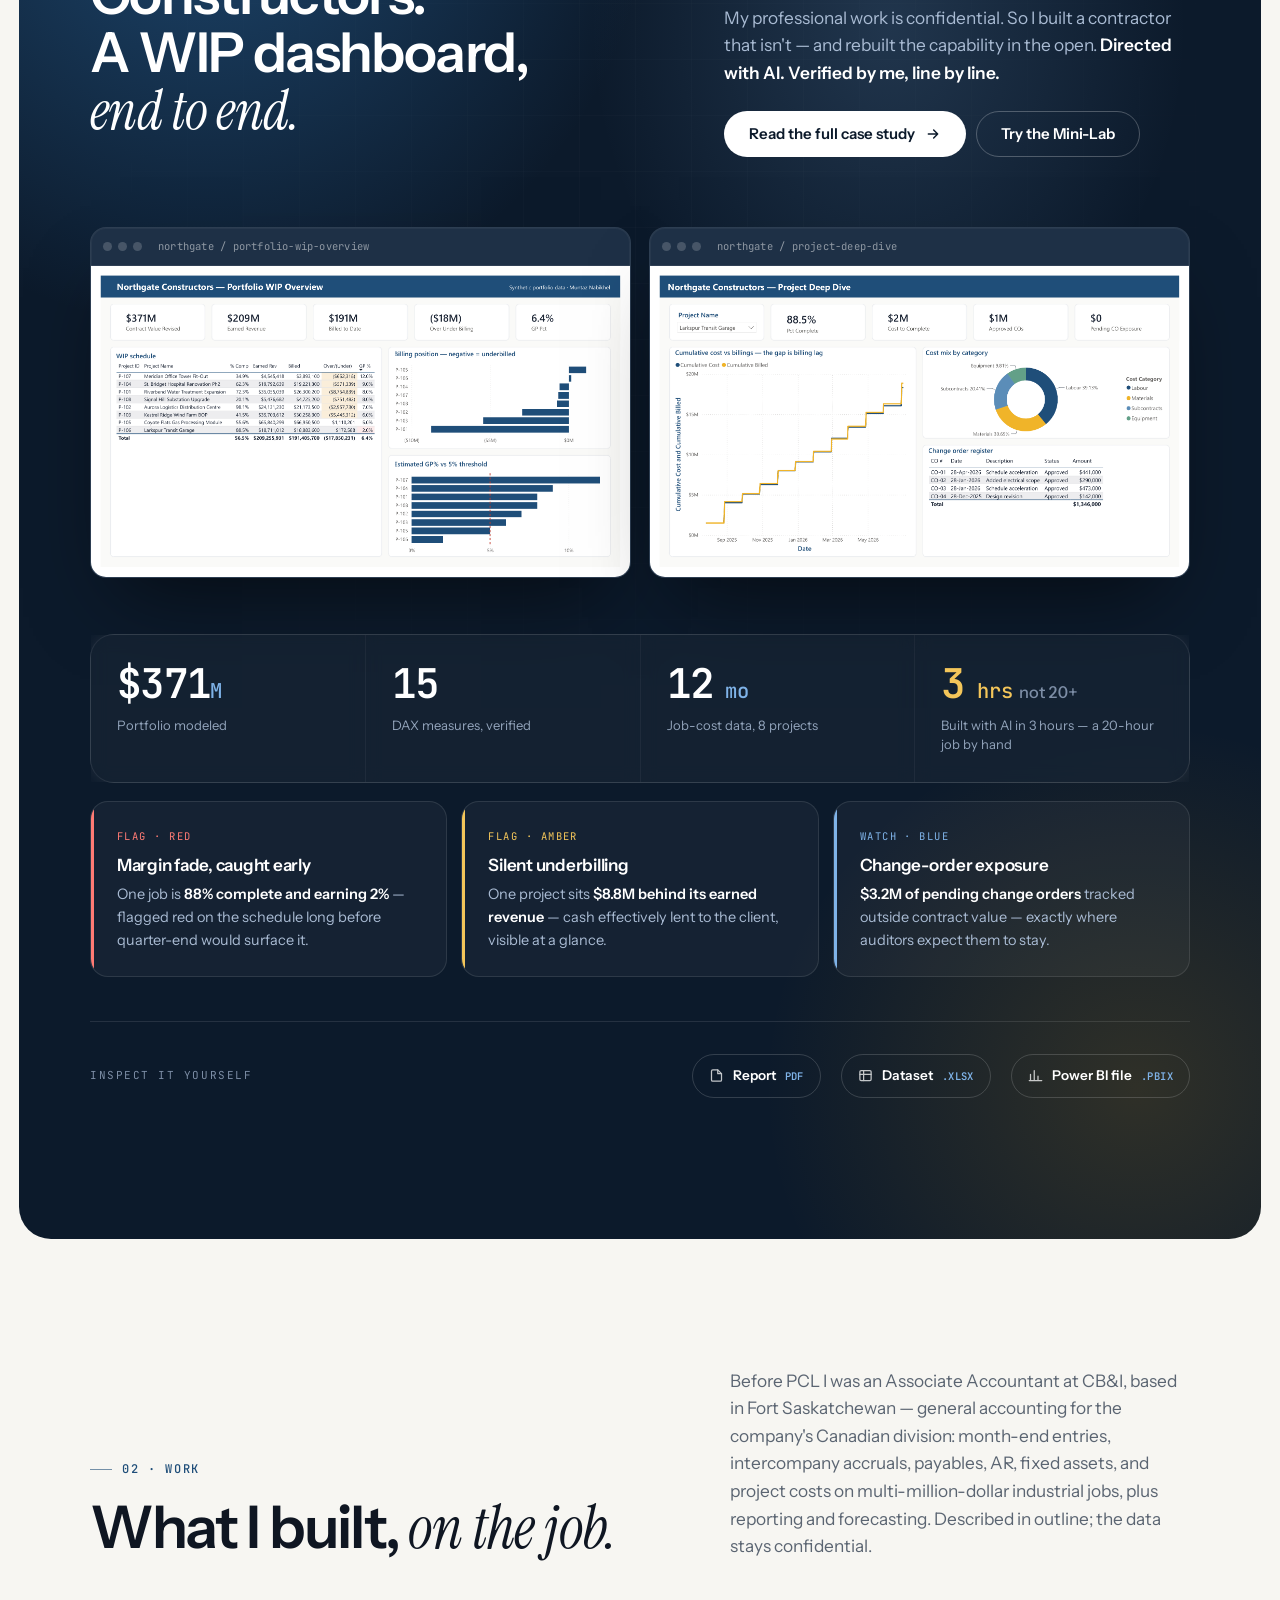
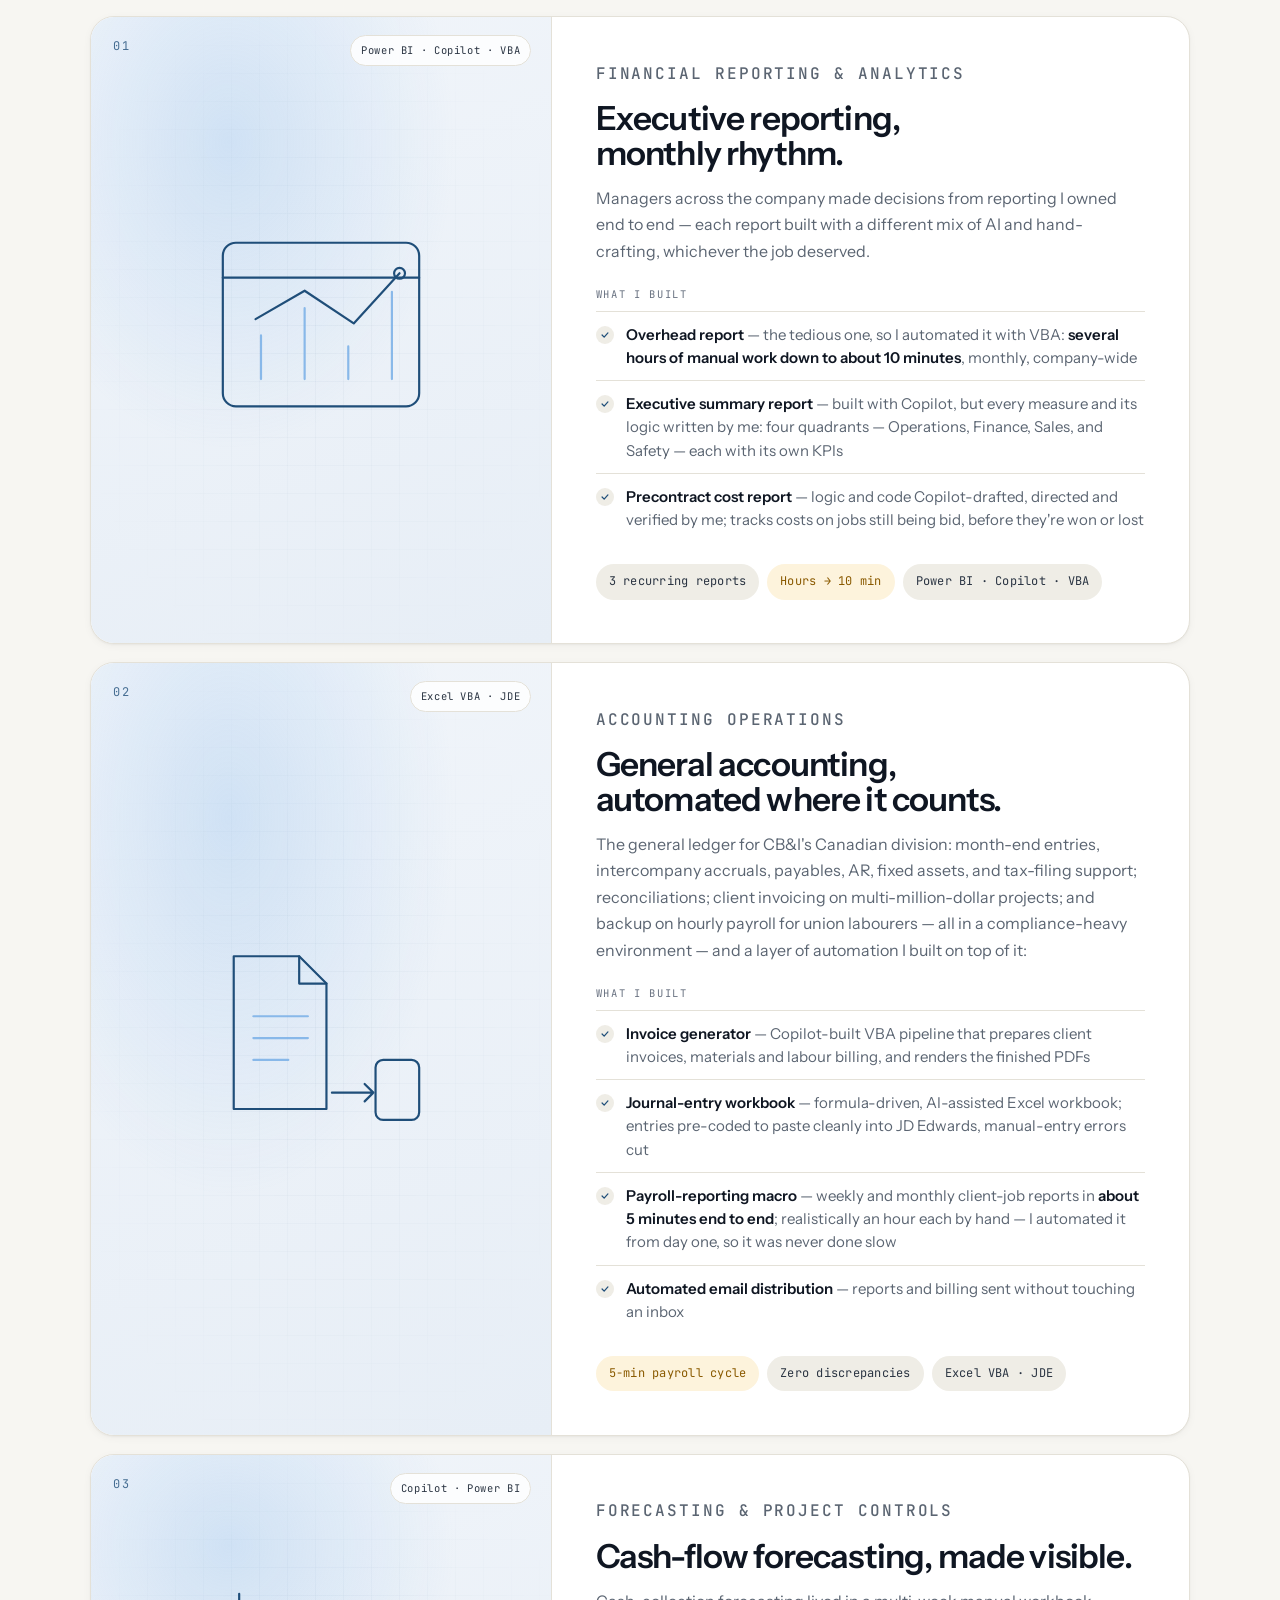
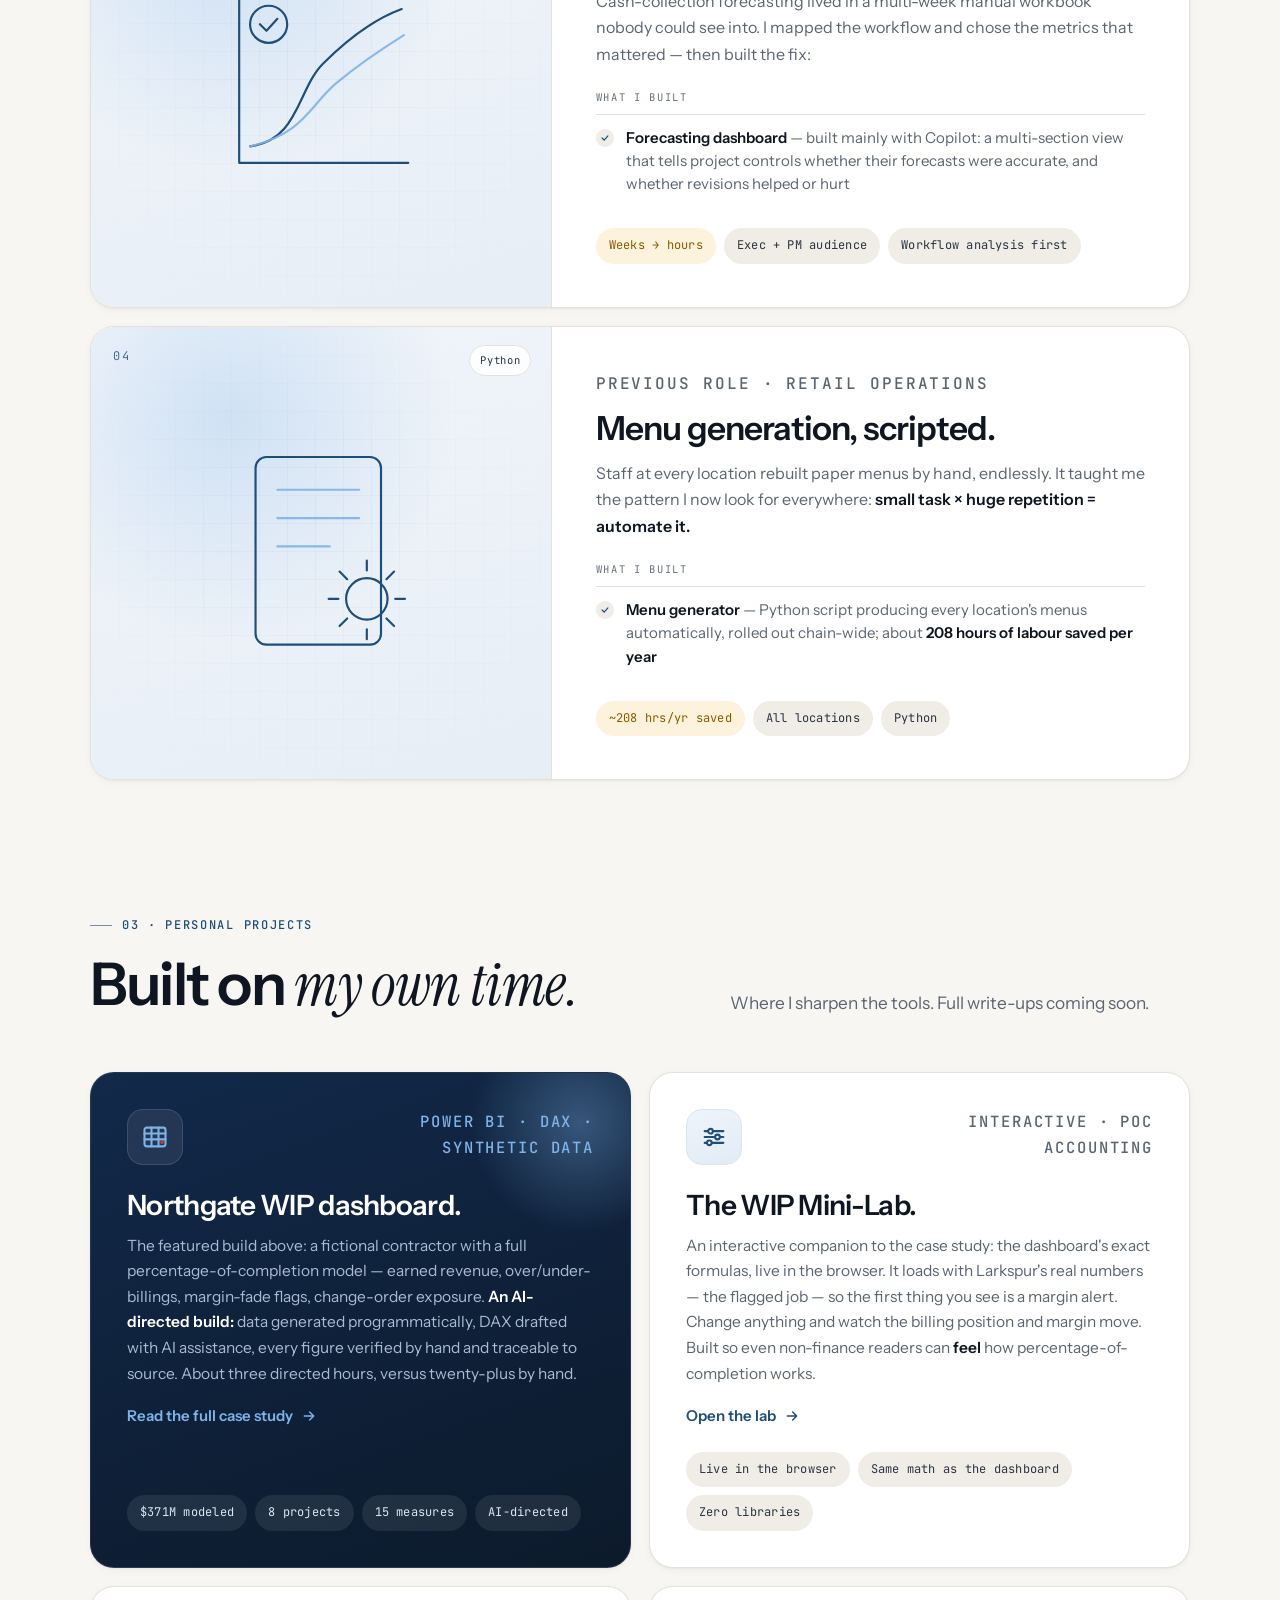
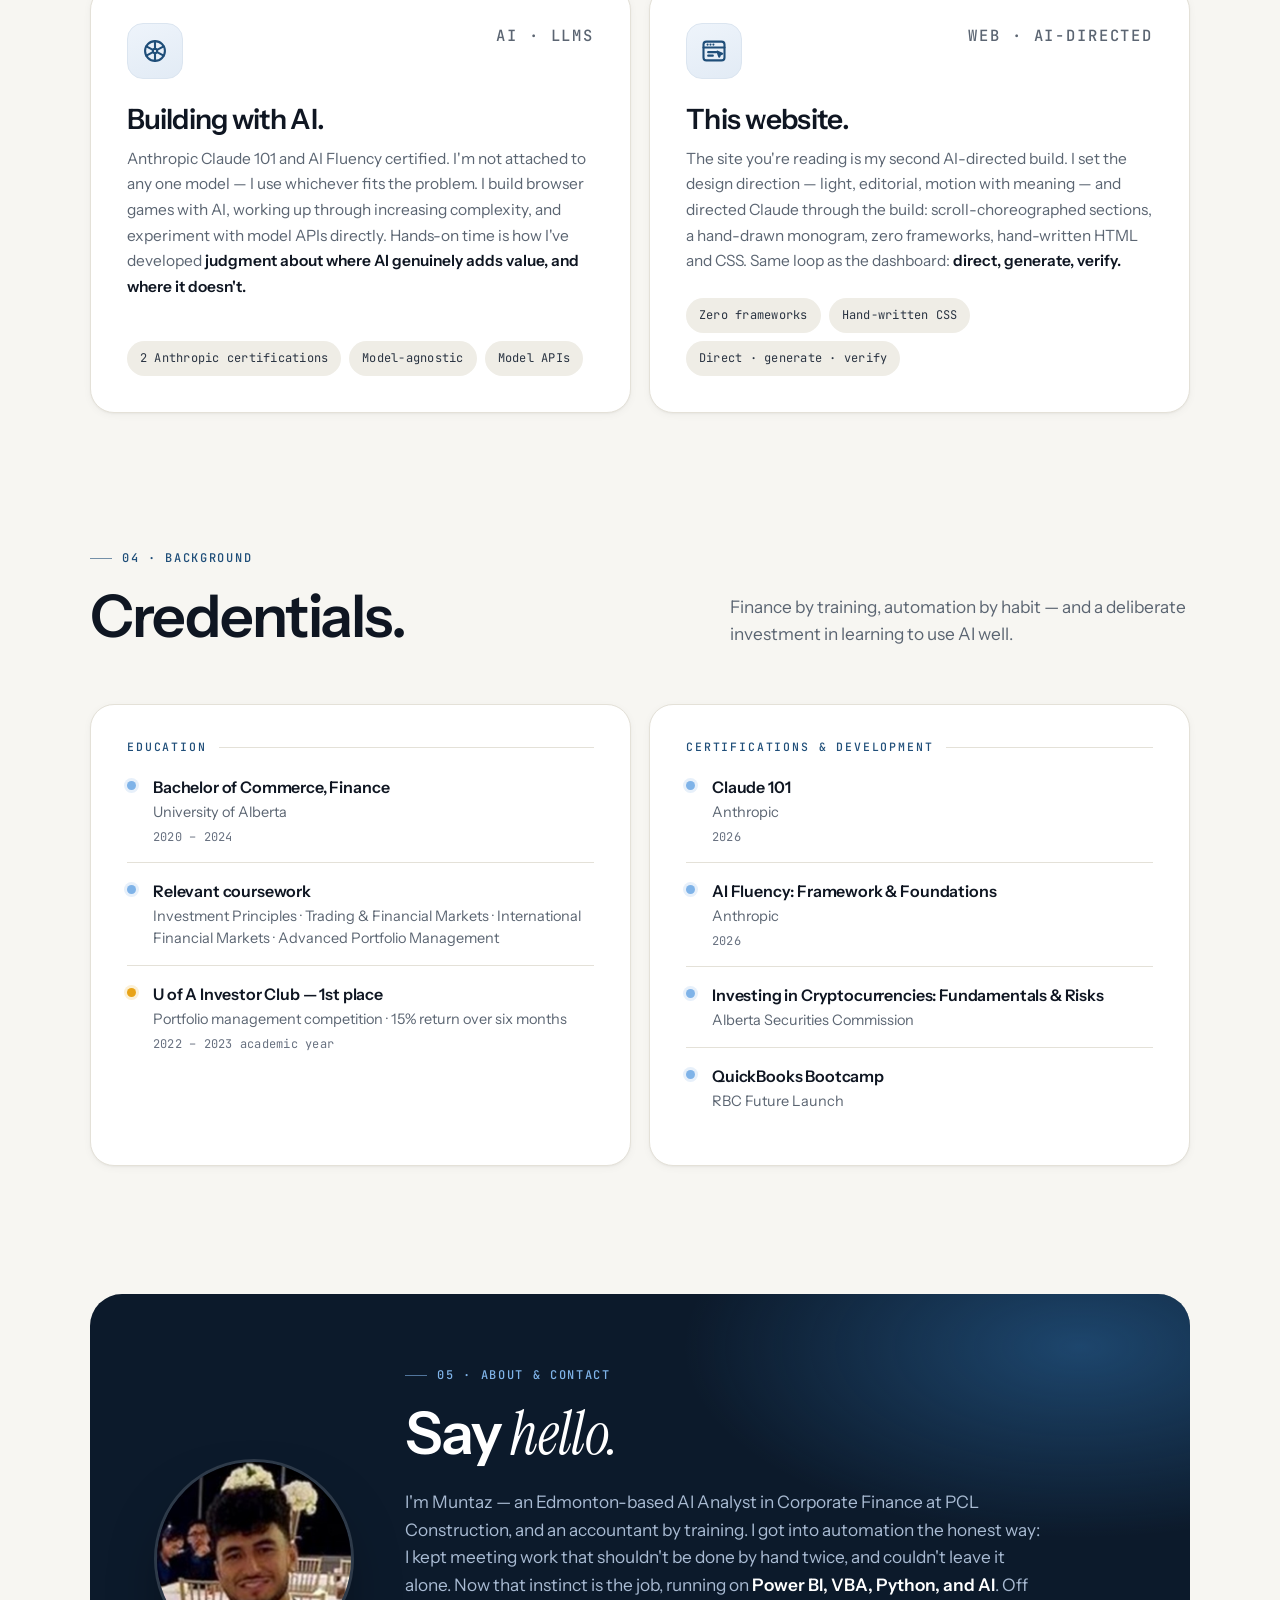
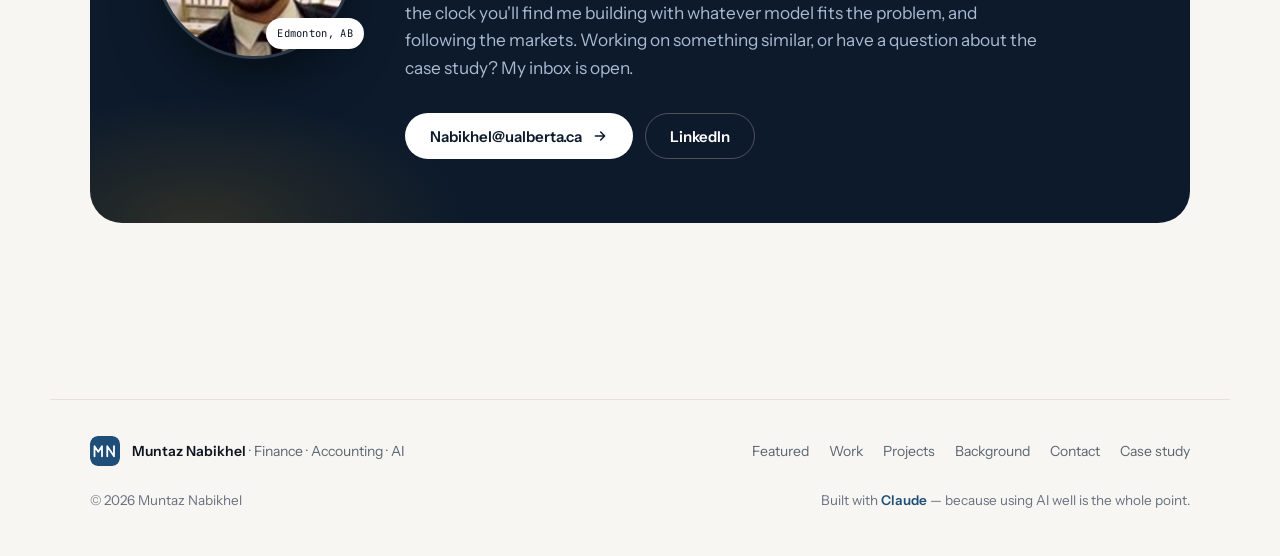
==== commit fc79ea38: "Scope the CB&I role to the Canadian division: month-end, intercompany accruals, payables Co-authored" ====
--- a/index.html
+++ b/index.html
@@ -216,7 +216,7 @@
         <p class="eyebrow reveal">02 · Work</p>
         <h2 class="reveal d1">What I built, <span class="serif">on the job.</span></h2>
       </div>
-      <p class="lead reveal d2">Before PCL I was an Associate Accountant at CB&amp;I in Fort Saskatchewan — general accounting for an operation delivering multi-million-dollar industrial projects: journal entries across projects, AR, and fixed assets, backup on hourly union payroll, plus reporting and forecasting. Described in outline; the data stays confidential.</p>
+      <p class="lead reveal d2">Before PCL I was an Associate Accountant at CB&amp;I, based in Fort Saskatchewan — general accounting for the company's Canadian division: month-end entries, intercompany accruals, payables, AR, fixed assets, and project costs on multi-million-dollar industrial jobs, plus reporting and forecasting. Described in outline; the data stays confidential.</p>
     </div>
 
     <div class="cards">
@@ -248,7 +248,7 @@
         <div class="card-body">
           <p class="tag">Accounting operations</p>
           <h3>General accounting, automated where it counts.</h3>
-          <p>Journal entries across project costs, AR, fixed assets, and tax-filing support; reconciliations; client invoicing on multi-million-dollar projects; and backup on hourly payroll for union labourers — all in a compliance-heavy environment — and a layer of automation I built on top of it:</p>
+          <p>The general ledger for CB&amp;I's Canadian division: month-end entries, intercompany accruals, payables, AR, fixed assets, and tax-filing support; reconciliations; client invoicing on multi-million-dollar projects; and backup on hourly payroll for union labourers — all in a compliance-heavy environment — and a layer of automation I built on top of it:</p>
           <div class="built"><p class="bl">What I built</p>
             <ul>
               <li><b>Invoice generator</b> — Copilot-built VBA pipeline that prepares client invoices, materials and labour billing, and renders the finished PDFs</li>
